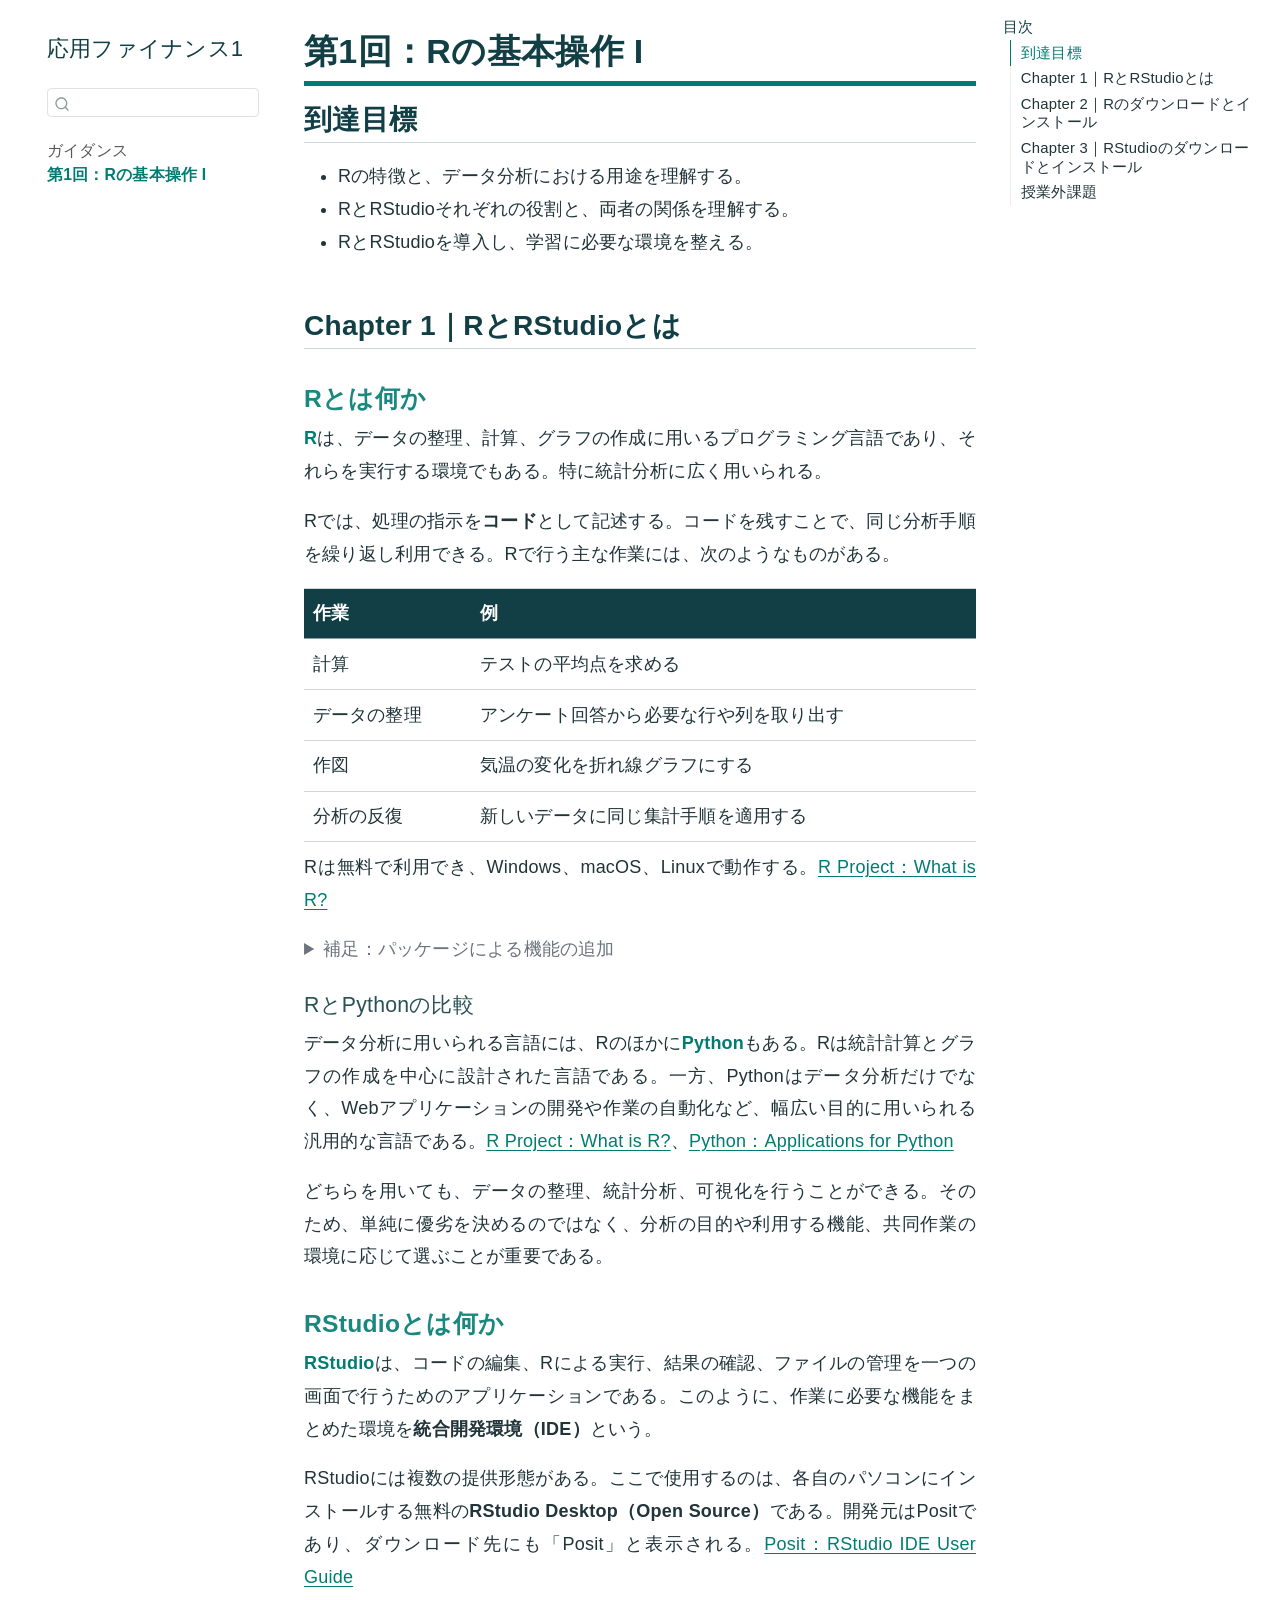
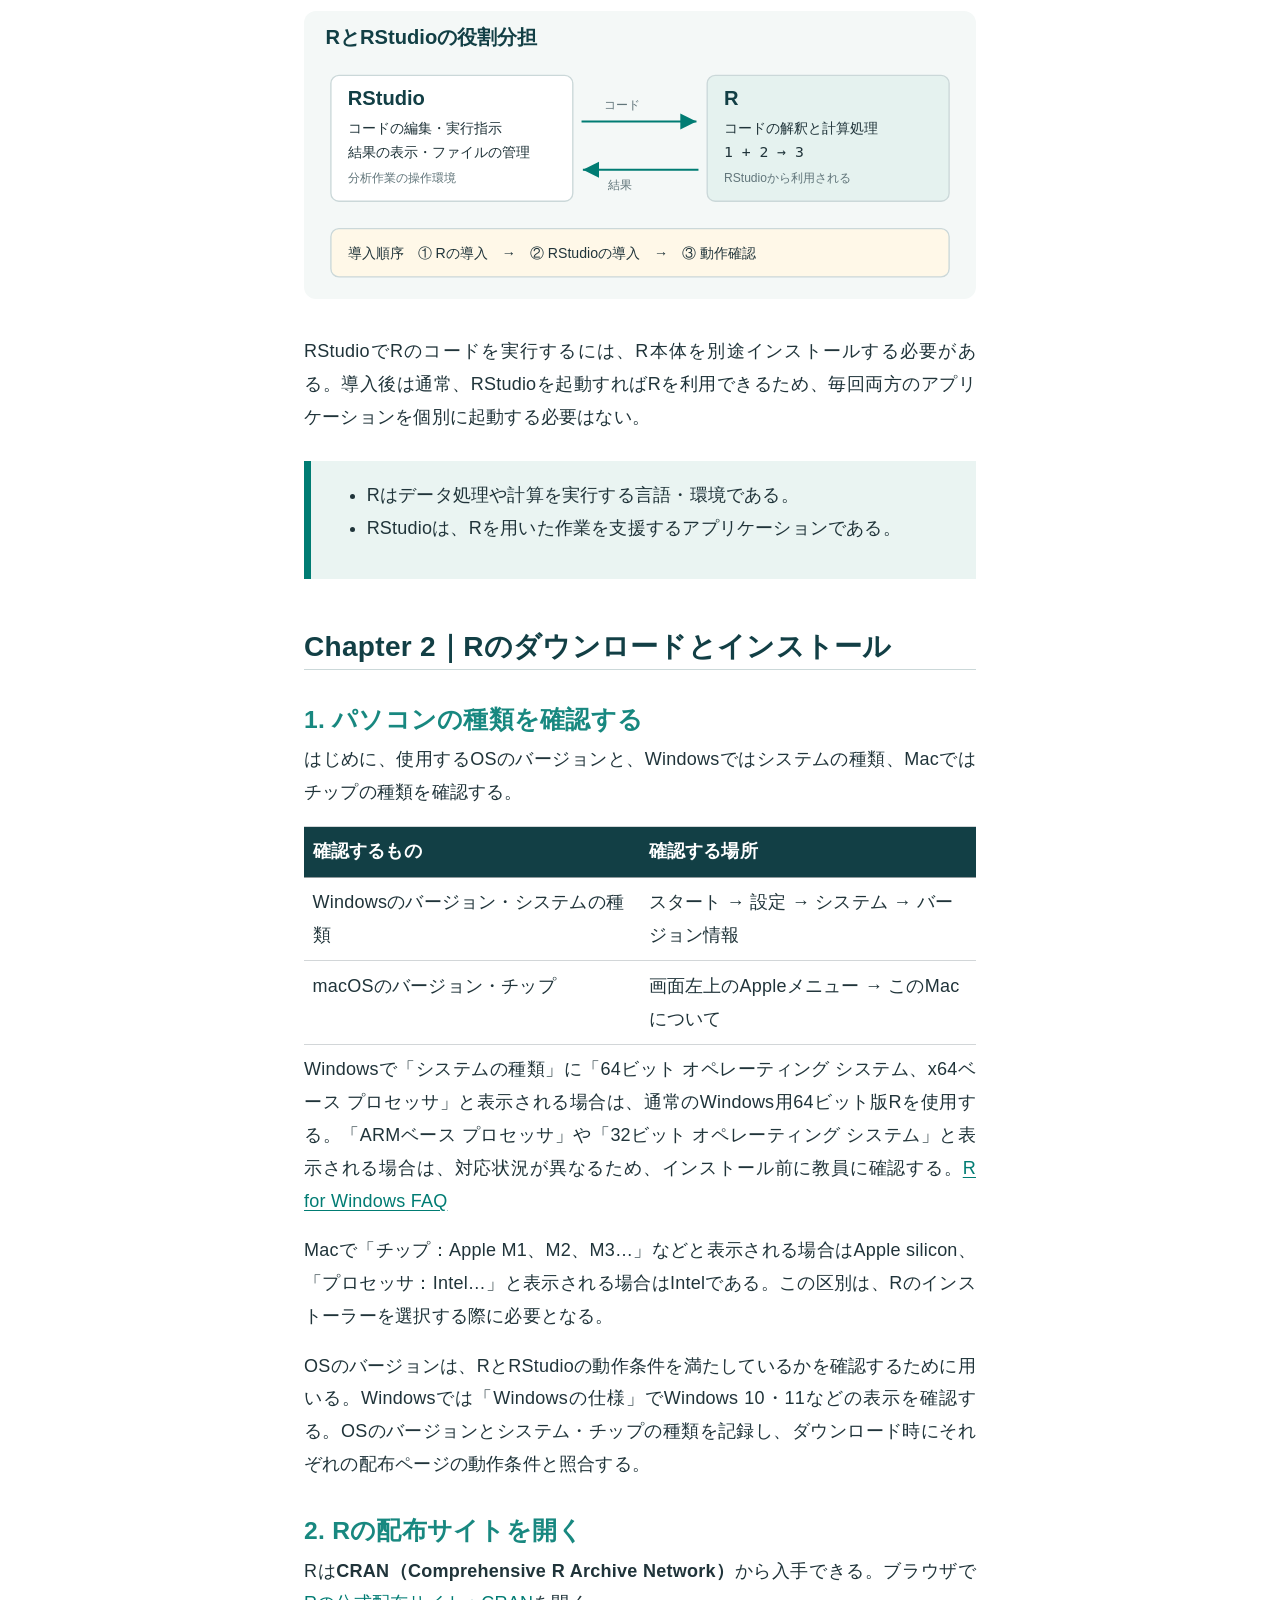
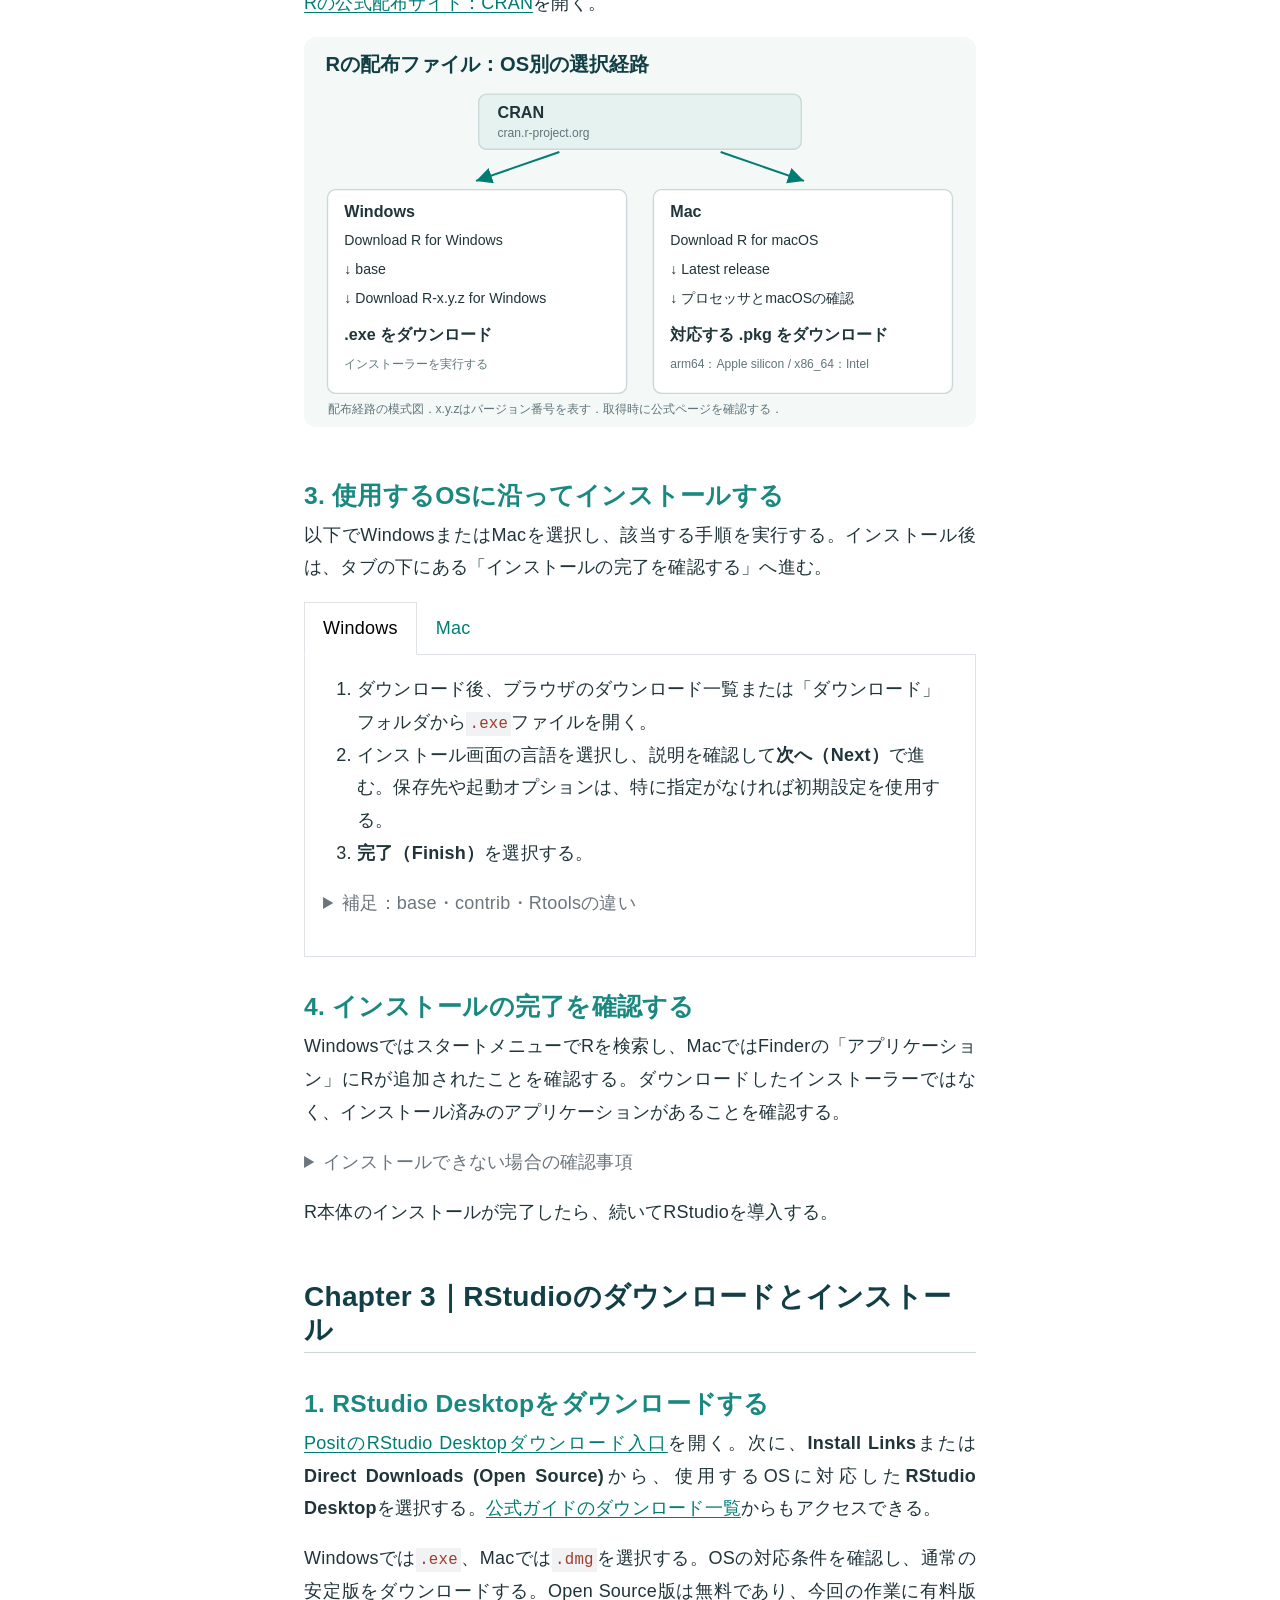
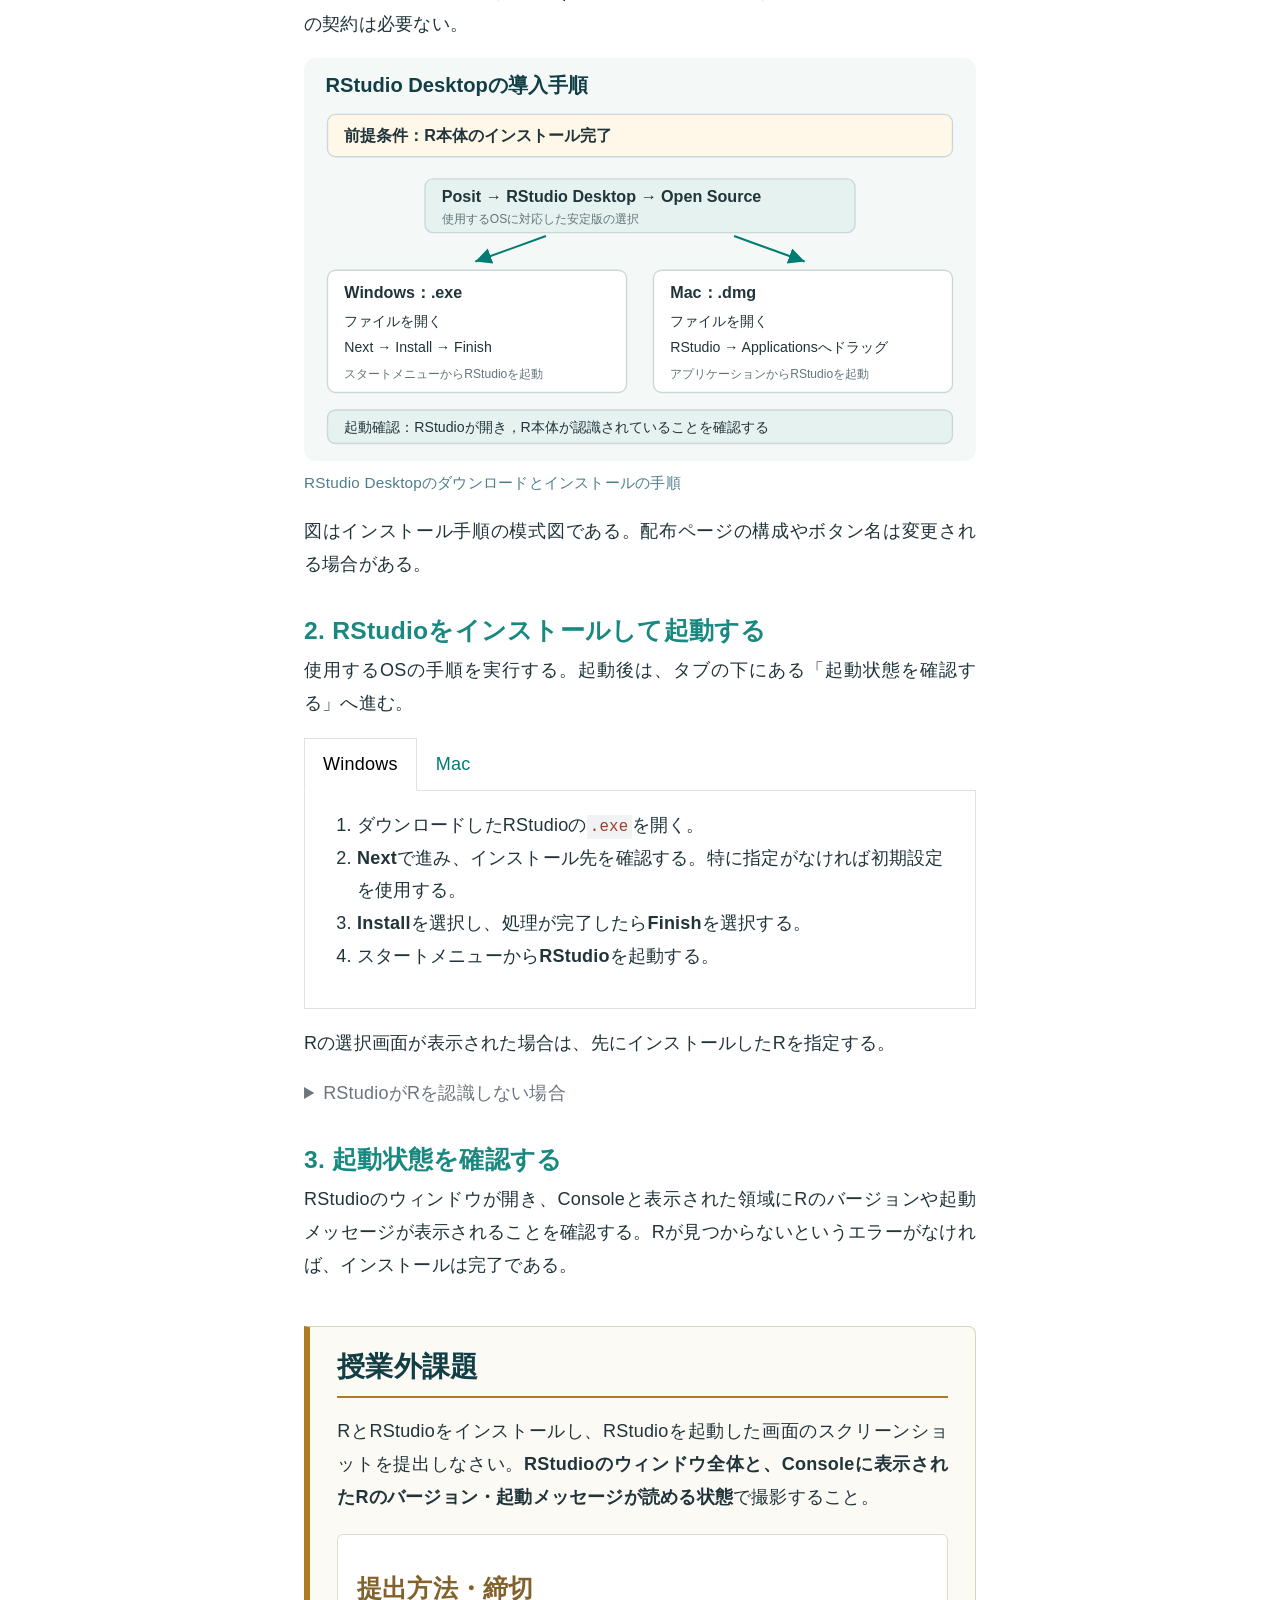
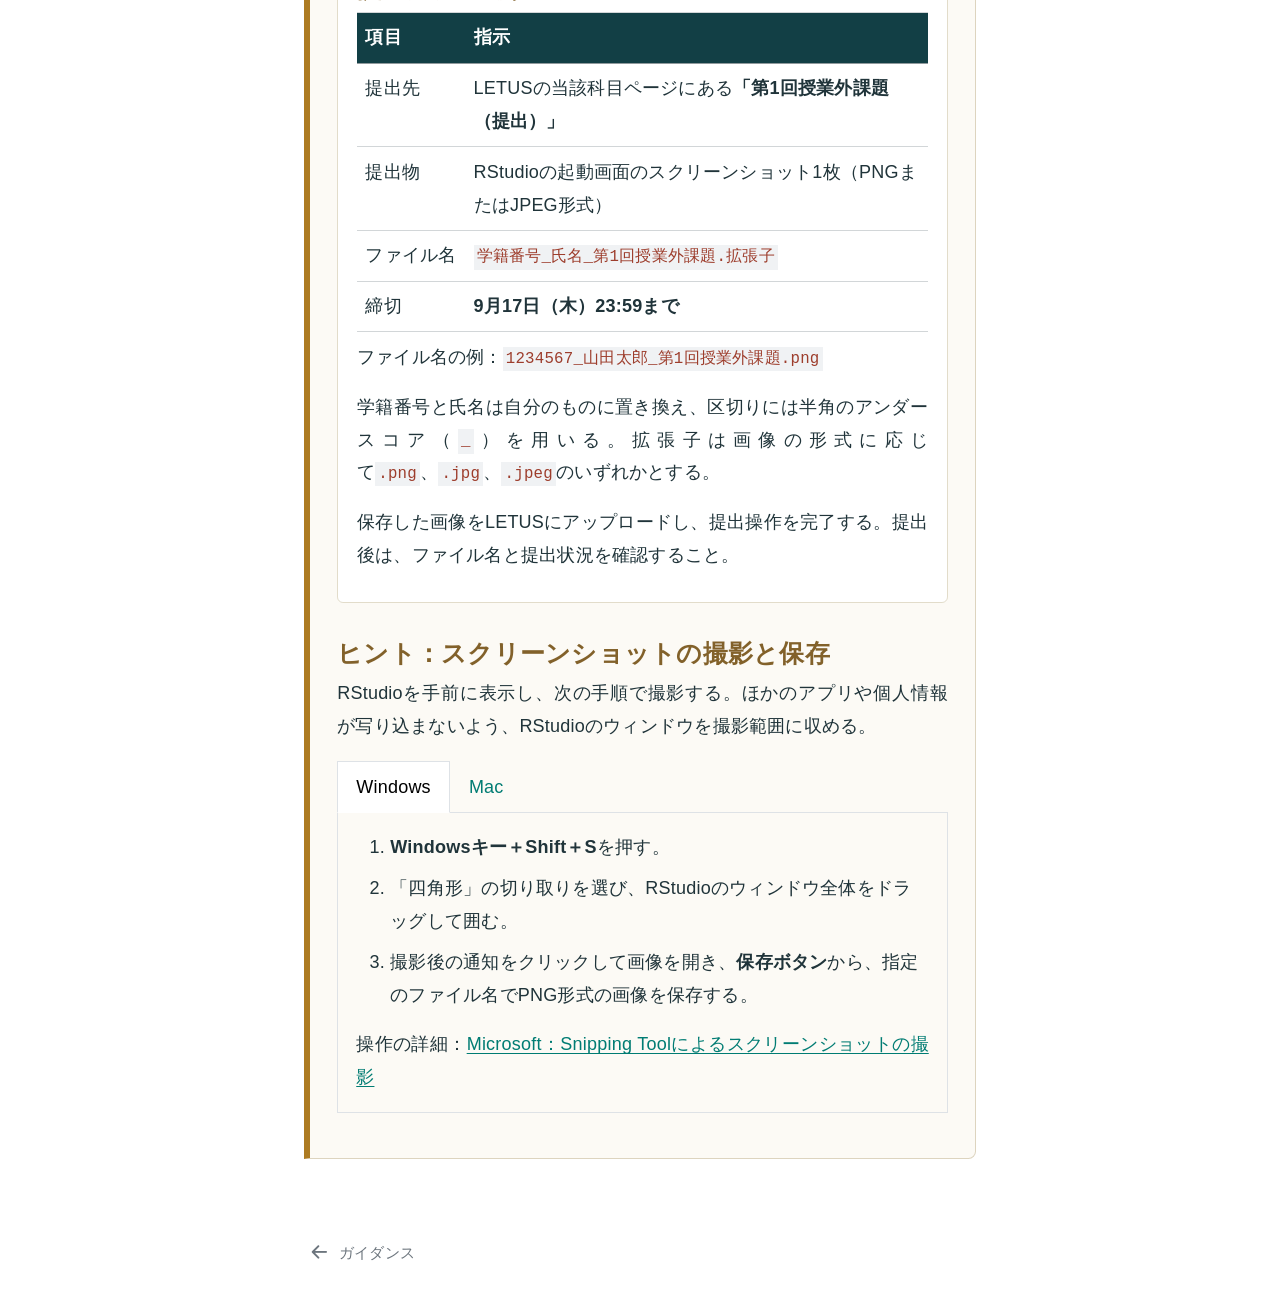
==== lessons/01/index.html @ a8ca5277 "Publish updated guidance and lesson 1 only" ====
<!DOCTYPE html>
<html xmlns="http://www.w3.org/1999/xhtml" lang="ja" xml:lang="ja"><head>

<meta charset="utf-8">
<meta name="generator" content="quarto-1.10.18">

<meta name="viewport" content="width=device-width, initial-scale=1.0, user-scalable=yes">


<title>第1回：Rの基本操作 I – 応用ファイナンス1</title>
<style>
/* Default styles provided by pandoc.
** See https://pandoc.org/MANUAL.html#variables-for-html for config info.
*/
span.smallcaps{font-variant: small-caps;}
div.columns{display: flex; gap: 1.5em;}
div.column{flex: auto;}
@media screen {
div.columns{gap: min(4vw, 1.5em);}
div.column{overflow-x: auto;}
}
div.hanging-indent{margin-left: 1.5em; text-indent: -1.5em;}
ul.task-list{list-style: none;}
ul.task-list li input[type="checkbox"] {
  width: 0.8em;
  margin: 0 0.8em 0.2em -1em; /* quarto-specific, see https://github.com/quarto-dev/quarto-cli/issues/4556 */ 
  vertical-align: middle;
}
</style>


<script src="../../site_libs/quarto-nav/quarto-nav.js"></script>
<script src="../../site_libs/quarto-nav/headroom.min.js"></script>
<script src="../../site_libs/clipboard/clipboard.min.js"></script>
<script src="../../site_libs/quarto-search/autocomplete.umd.js"></script>
<script src="../../site_libs/quarto-search/fuse.min.js"></script>
<script src="../../site_libs/quarto-search/quarto-search.js"></script>
<meta name="quarto:offset" content="../../">
<link href="../../index.html" rel="prev">
<script src="../../site_libs/quarto-html/quarto.js" type="module"></script>
<script src="../../site_libs/quarto-html/tabsets/tabsets.js" type="module"></script>
<script src="../../site_libs/quarto-html/popper.min.js"></script>
<script src="../../site_libs/quarto-html/tippy.umd.min.js"></script>
<script src="../../site_libs/quarto-html/anchor.min.js"></script>
<link href="../../site_libs/quarto-html/tippy.css" rel="stylesheet">
<link href="../../site_libs/quarto-html/quarto-syntax-highlighting-37294f0e61b532b0f7ebd5ccc0471b30.css" rel="stylesheet" id="quarto-text-highlighting-styles">
<script src="../../site_libs/bootstrap/bootstrap.min.js"></script>
<link href="../../site_libs/bootstrap/bootstrap-icons.css" rel="stylesheet">
<link href="../../site_libs/bootstrap/bootstrap-c2e880a5cb14d7a116eba1e73095a7f8.min.css" rel="stylesheet" append-hash="true" id="quarto-bootstrap" data-mode="light">
<script id="quarto-search-options" type="application/json">{
  "location": "sidebar",
  "copy-button": false,
  "collapse-after": 3,
  "panel-placement": "start",
  "type": "textbox",
  "limit": 50,
  "keyboard-shortcut": [
    "f",
    "/",
    "s"
  ],
  "language": {
    "search-no-results-text": "一致なし",
    "search-matching-documents-text": "一致した文書",
    "search-copy-link-title": "検索へのリンクをコピー",
    "search-hide-matches-text": "追加の検索結果を非表示",
    "search-more-match-text": "追加の検索結果",
    "search-more-matches-text": "追加の検索結果",
    "search-clear-button-title": "消去",
    "search-text-placeholder": "",
    "search-detached-cancel-button-title": "取消",
    "search-submit-button-title": "検索",
    "search-label": "サーチ"
  }
}</script>
<style>html{ scroll-behavior: smooth; }</style>


</head>

<body class="nav-sidebar floating quarto-light">

<div id="quarto-search-results"></div>
  <header id="quarto-header" class="headroom fixed-top">
  <nav class="quarto-secondary-nav">
    <div class="container-fluid d-flex">
      <button type="button" class="quarto-btn-toggle btn" data-bs-toggle="collapse" role="button" data-bs-target=".quarto-sidebar-collapse-item" aria-controls="quarto-sidebar" aria-expanded="false" aria-label="サイドバーを切り替える" onclick="if (window.quartoToggleHeadroom) { window.quartoToggleHeadroom(); }">
        <i class="bi bi-layout-text-sidebar-reverse"></i>
      </button>
        <nav class="quarto-page-breadcrumbs" aria-label="breadcrumb"><ol class="breadcrumb"><li class="breadcrumb-item"><a href="../../lessons/01/index.html">第1回：Rの基本操作 I</a></li></ol></nav>
        <a class="flex-grow-1" role="navigation" data-bs-toggle="collapse" data-bs-target=".quarto-sidebar-collapse-item" aria-controls="quarto-sidebar" aria-expanded="false" aria-label="サイドバーを切り替える" onclick="if (window.quartoToggleHeadroom) { window.quartoToggleHeadroom(); }">      
        </a>
      <button type="button" class="btn quarto-search-button" aria-label="サーチ" onclick="window.quartoOpenSearch();">
        <i class="bi bi-search"></i>
      </button>
    </div>
  </nav>
</header>
<!-- content -->
<div id="quarto-content" class="quarto-container page-columns page-rows-contents page-layout-article">
<!-- sidebar -->
  <nav id="quarto-sidebar" class="sidebar collapse collapse-horizontal quarto-sidebar-collapse-item sidebar-navigation floating overflow-auto">
    <div class="pt-lg-2 mt-2 text-left sidebar-header">
    <div class="sidebar-title mb-0 py-0">
      <a href="../../">応用ファイナンス1</a> 
    </div>
      </div>
        <div class="mt-2 flex-shrink-0 align-items-center">
        <div class="sidebar-search">
        <div id="quarto-search" class="" title="サーチ"></div>
        </div>
        </div>
    <div class="sidebar-menu-container"> 
    <ul class="list-unstyled mt-1">
        <li class="sidebar-item">
  <div class="sidebar-item-container"> 
  <a href="../../index.html" class="sidebar-item-text sidebar-link">
 <span class="menu-text">ガイダンス</span></a>
  </div>
</li>
        <li class="sidebar-item">
  <div class="sidebar-item-container"> 
  <a href="../../lessons/01/index.html" class="sidebar-item-text sidebar-link active">
 <span class="menu-text">第1回：Rの基本操作 I</span></a>
  </div>
</li>
    </ul>
    </div>
</nav>
<div id="quarto-sidebar-glass" class="quarto-sidebar-collapse-item" data-bs-toggle="collapse" data-bs-target=".quarto-sidebar-collapse-item"></div>
<!-- margin-sidebar -->
    <div id="quarto-margin-sidebar" class="sidebar margin-sidebar">
        <nav id="TOC" role="doc-toc" class="toc-active">
    <h2 id="toc-title">目次</h2>
   
  <ul>
  <li><a href="#到達目標" id="toc-到達目標" class="nav-link active" data-scroll-target="#到達目標">到達目標</a></li>
  <li><a href="#chapter-1rとrstudioとは" id="toc-chapter-1rとrstudioとは" class="nav-link" data-scroll-target="#chapter-1rとrstudioとは">Chapter 1｜RとRStudioとは</a>
  <ul class="collapse">
  <li><a href="#rとは何か" id="toc-rとは何か" class="nav-link" data-scroll-target="#rとは何か">Rとは何か</a></li>
  <li><a href="#rstudioとは何か" id="toc-rstudioとは何か" class="nav-link" data-scroll-target="#rstudioとは何か">RStudioとは何か</a></li>
  </ul></li>
  <li><a href="#chapter-2rのダウンロードとインストール" id="toc-chapter-2rのダウンロードとインストール" class="nav-link" data-scroll-target="#chapter-2rのダウンロードとインストール">Chapter 2｜Rのダウンロードとインストール</a>
  <ul class="collapse">
  <li><a href="#パソコンの種類を確認する" id="toc-パソコンの種類を確認する" class="nav-link" data-scroll-target="#パソコンの種類を確認する">1. パソコンの種類を確認する</a></li>
  <li><a href="#rの配布サイトを開く" id="toc-rの配布サイトを開く" class="nav-link" data-scroll-target="#rの配布サイトを開く">2. Rの配布サイトを開く</a></li>
  <li><a href="#使用するosに沿ってインストールする" id="toc-使用するosに沿ってインストールする" class="nav-link" data-scroll-target="#使用するosに沿ってインストールする">3. 使用するOSに沿ってインストールする</a></li>
  <li><a href="#インストールの完了を確認する" id="toc-インストールの完了を確認する" class="nav-link" data-scroll-target="#インストールの完了を確認する">4. インストールの完了を確認する</a></li>
  </ul></li>
  <li><a href="#chapter-3rstudioのダウンロードとインストール" id="toc-chapter-3rstudioのダウンロードとインストール" class="nav-link" data-scroll-target="#chapter-3rstudioのダウンロードとインストール">Chapter 3｜RStudioのダウンロードとインストール</a>
  <ul class="collapse">
  <li><a href="#rstudio-desktopをダウンロードする" id="toc-rstudio-desktopをダウンロードする" class="nav-link" data-scroll-target="#rstudio-desktopをダウンロードする">1. RStudio Desktopをダウンロードする</a></li>
  <li><a href="#rstudioをインストールして起動する" id="toc-rstudioをインストールして起動する" class="nav-link" data-scroll-target="#rstudioをインストールして起動する">2. RStudioをインストールして起動する</a></li>
  <li><a href="#起動状態を確認する" id="toc-起動状態を確認する" class="nav-link" data-scroll-target="#起動状態を確認する">3. 起動状態を確認する</a></li>
  </ul></li>
  <li><a href="#授業外課題" id="toc-授業外課題" class="nav-link" data-scroll-target="#授業外課題">授業外課題</a>
  <ul class="collapse">
  <li><a href="#提出方法締切" id="toc-提出方法締切" class="nav-link" data-scroll-target="#提出方法締切">提出方法・締切</a></li>
  <li><a href="#ヒントスクリーンショットの撮影と保存" id="toc-ヒントスクリーンショットの撮影と保存" class="nav-link" data-scroll-target="#ヒントスクリーンショットの撮影と保存">ヒント：スクリーンショットの撮影と保存</a></li>
  </ul></li>
  </ul>
</nav>
    </div>
<!-- main -->
<main class="content" id="quarto-document-content">

<header id="title-block-header" class="quarto-title-block default">
<div class="quarto-title">
<h1 class="title">第1回：Rの基本操作 I</h1>
</div>



<div class="quarto-title-meta">

    
  
    
  </div>
  


</header>


<section id="到達目標" class="level2">
<h2 class="anchored" data-anchor-id="到達目標">到達目標</h2>
<ul>
<li>Rの特徴と、データ分析における用途を理解する。</li>
<li>RとRStudioそれぞれの役割と、両者の関係を理解する。</li>
<li>RとRStudioを導入し、学習に必要な環境を整える。</li>
</ul>
</section>
<section id="chapter-1rとrstudioとは" class="level2">
<h2 class="anchored" data-anchor-id="chapter-1rとrstudioとは">Chapter 1｜RとRStudioとは</h2>
<section id="rとは何か" class="level3">
<h3 class="anchored" data-anchor-id="rとは何か">Rとは何か</h3>
<p><span class="key-term">R</span>は、データの整理、計算、グラフの作成に用いるプログラミング言語であり、それらを実行する環境でもある。特に統計分析に広く用いられる。</p>
<p>Rでは、処理の指示を<strong>コード</strong>として記述する。コードを残すことで、同じ分析手順を繰り返し利用できる。Rで行う主な作業には、次のようなものがある。</p>
<table class="caption-top table">
<thead>
<tr class="header">
<th>作業</th>
<th>例</th>
</tr>
</thead>
<tbody>
<tr class="odd">
<td>計算</td>
<td>テストの平均点を求める</td>
</tr>
<tr class="even">
<td>データの整理</td>
<td>アンケート回答から必要な行や列を取り出す</td>
</tr>
<tr class="odd">
<td>作図</td>
<td>気温の変化を折れ線グラフにする</td>
</tr>
<tr class="even">
<td>分析の反復</td>
<td>新しいデータに同じ集計手順を適用する</td>
</tr>
</tbody>
</table>
<p>Rは無料で利用でき、Windows、macOS、Linuxで動作する。<a href="https://www.r-project.org/about.html">R Project：What is R?</a></p>
<details>
<summary>
補足：パッケージによる機能の追加
</summary>
<p>Rはパッケージを追加することで機能を拡張できる。パッケージの具体的な使用方法は第4回で扱う。</p>
</details>
<section id="rとpythonの比較" class="level4">
<h4 class="anchored" data-anchor-id="rとpythonの比較">RとPythonの比較</h4>
<p>データ分析に用いられる言語には、Rのほかに<span class="key-term">Python</span>もある。Rは統計計算とグラフの作成を中心に設計された言語である。一方、Pythonはデータ分析だけでなく、Webアプリケーションの開発や作業の自動化など、幅広い目的に用いられる汎用的な言語である。<a href="https://www.r-project.org/about.html">R Project：What is R?</a>、<a href="https://www.python.org/about/apps/">Python：Applications for Python</a></p>
<p>どちらを用いても、データの整理、統計分析、可視化を行うことができる。そのため、単純に優劣を決めるのではなく、分析の目的や利用する機能、共同作業の環境に応じて選ぶことが重要である。</p>
</section>
</section>
<section id="rstudioとは何か" class="level3">
<h3 class="anchored" data-anchor-id="rstudioとは何か">RStudioとは何か</h3>
<p><span class="key-term">RStudio</span>は、コードの編集、Rによる実行、結果の確認、ファイルの管理を一つの画面で行うためのアプリケーションである。このように、作業に必要な機能をまとめた環境を<strong>統合開発環境（IDE）</strong>という。</p>
<p>RStudioには複数の提供形態がある。ここで使用するのは、各自のパソコンにインストールする無料の<strong>RStudio Desktop（Open Source）</strong>である。開発元はPositであり、ダウンロード先にも「Posit」と表示される。<a href="https://docs.posit.co/ide/user/">Posit：RStudio IDE User Guide</a></p>
<div class="quarto-figure quarto-figure-center">
<figure class="figure">
<p><img src="images/r-and-rstudio.svg" class="img-fluid quarto-figure quarto-figure-center figure-img" style="width:100.0%" alt="RStudioはコードの編集と結果表示を担当し、Rは計算を実行する。Rを先に、RStudioを後にインストールする。"></p>
</figure>
</div>
<p>RStudioでRのコードを実行するには、R本体を別途インストールする必要がある。導入後は通常、RStudioを起動すればRを利用できるため、毎回両方のアプリケーションを個別に起動する必要はない。</p>
<div class="chapter-summary">
<ul>
<li>Rはデータ処理や計算を実行する言語・環境である。</li>
<li>RStudioは、Rを用いた作業を支援するアプリケーションである。</li>
</ul>
</div>
</section>
</section>
<section id="chapter-2rのダウンロードとインストール" class="level2">
<h2 class="anchored" data-anchor-id="chapter-2rのダウンロードとインストール">Chapter 2｜Rのダウンロードとインストール</h2>
<section id="パソコンの種類を確認する" class="level3">
<h3 class="anchored" data-anchor-id="パソコンの種類を確認する">1. パソコンの種類を確認する</h3>
<p>はじめに、使用するOSのバージョンと、Windowsではシステムの種類、Macではチップの種類を確認する。</p>
<table class="caption-top table">
<colgroup>
<col style="width: 50%">
<col style="width: 50%">
</colgroup>
<thead>
<tr class="header">
<th>確認するもの</th>
<th>確認する場所</th>
</tr>
</thead>
<tbody>
<tr class="odd">
<td>Windowsのバージョン・システムの種類</td>
<td>スタート → 設定 → システム → バージョン情報</td>
</tr>
<tr class="even">
<td>macOSのバージョン・チップ</td>
<td>画面左上のAppleメニュー → このMacについて</td>
</tr>
</tbody>
</table>
<p>Windowsで「システムの種類」に「64ビット オペレーティング システム、x64ベース プロセッサ」と表示される場合は、通常のWindows用64ビット版Rを使用する。「ARMベース プロセッサ」や「32ビット オペレーティング システム」と表示される場合は、対応状況が異なるため、インストール前に教員に確認する。<a href="https://cran.r-project.org/bin/windows/base/rw-FAQ.html">R for Windows FAQ</a></p>
<p>Macで「チップ：Apple M1、M2、M3…」などと表示される場合はApple silicon、「プロセッサ：Intel…」と表示される場合はIntelである。この区別は、Rのインストーラーを選択する際に必要となる。</p>
<p>OSのバージョンは、RとRStudioの動作条件を満たしているかを確認するために用いる。Windowsでは「Windowsの仕様」でWindows 10・11などの表示を確認する。OSのバージョンとシステム・チップの種類を記録し、ダウンロード時にそれぞれの配布ページの動作条件と照合する。</p>
</section>
<section id="rの配布サイトを開く" class="level3">
<h3 class="anchored" data-anchor-id="rの配布サイトを開く">2. Rの配布サイトを開く</h3>
<p>Rは<strong>CRAN（Comprehensive R Archive Network）</strong>から入手できる。ブラウザで<a href="https://cran.r-project.org/">Rの公式配布サイト：CRAN</a>を開く。</p>
<div class="quarto-figure quarto-figure-center">
<figure class="figure">
<p><img src="images/r-download-map.svg" class="img-fluid quarto-figure quarto-figure-center figure-img" style="width:100.0%" alt="WindowsではDownload R for Windows、base、Download Rの順に進む。MacではDownload R for macOSから、Apple silicon用のarm64またはIntel用のx86_64のpkgを選択する。"></p>
</figure>
</div>
</section>
<section id="使用するosに沿ってインストールする" class="level3">
<h3 class="anchored" data-anchor-id="使用するosに沿ってインストールする">3. 使用するOSに沿ってインストールする</h3>
<p>以下でWindowsまたはMacを選択し、該当する手順を実行する。インストール後は、タブの下にある「インストールの完了を確認する」へ進む。</p>
<div class="tabset-margin-container"></div><div class="panel-tabset" data-group="lesson01-os">
<ul class="nav nav-tabs" role="tablist"><li class="nav-item" role="presentation"><a class="nav-link active" id="tabset-1-1-tab" data-bs-toggle="tab" data-bs-target="#tabset-1-1" role="tab" aria-controls="tabset-1-1" aria-selected="true" href="">Windows</a></li><li class="nav-item" role="presentation"><a class="nav-link" id="tabset-1-2-tab" data-bs-toggle="tab" data-bs-target="#tabset-1-2" role="tab" aria-controls="tabset-1-2" aria-selected="false" href="">Mac</a></li></ul>
<div class="tab-content" data-group="lesson01-os">
<div id="tabset-1-1" class="tab-pane active" role="tabpanel" aria-labelledby="tabset-1-1-tab">
<ol type="1">
<li>ダウンロード後、ブラウザのダウンロード一覧または「ダウンロード」フォルダから<code>.exe</code>ファイルを開く。</li>
<li>インストール画面の言語を選択し、説明を確認して<strong>次へ（Next）</strong>で進む。保存先や起動オプションは、特に指定がなければ初期設定を使用する。</li>
<li><strong>完了（Finish）</strong>を選択する。</li>
</ol>
<details>
<summary>
補足：base・contrib・Rtoolsの違い
</summary>
<p>通常のインストールには<code>base</code>を使用する。<code>contrib</code>は追加パッケージ、<code>Rtools</code>は主にソースコードからのビルドに用いるものであり、最初の動作確認には必要ない。詳細は<a href="https://cran.r-project.org/bin/windows/base/rw-FAQ.html">R for Windows FAQ</a>で確認できる。</p>
</details>
</div>
<div id="tabset-1-2" class="tab-pane" role="tabpanel" aria-labelledby="tabset-1-2-tab">
<p>まず、記録したチップの種類と、次の図に示すファイル名の対応を確認する。</p>
<div class="quarto-figure quarto-figure-center">
<figure class="figure">
<p><img src="images/mac-chip-choice.svg" class="img-fluid figure-img" style="width:90.0%" alt="Apple Mシリーズではarm64.pkg、Intelではx86_64.pkgを選択する。併せて、各ファイルに記載されたmacOSの条件を確認する。"></p>
<figcaption>MacのチップとRインストーラーの対応</figcaption>
</figure>
</div>
<p><strong>確認：</strong> Apple siliconのMacでは、Rのどの種類の<code>.pkg</code>を選択するか。</p>
<details>
<summary>
解答例
</summary>
<p>名前に<code>arm64</code>を含み、使用中のmacOSに対応する<code>.pkg</code>を選択する。</p>
</details>
<ol type="1">
<li>CRANの<strong>Download R for macOS</strong>を選択する。直接アクセスする場合は<a href="https://cran.r-project.org/bin/macosx/">macOS用Rのダウンロードページ</a>を開く。</li>
<li><strong>Latest release</strong>付近で、使用するチップとmacOSに対応したファイルを確認する。</li>
<li>Apple siliconの場合は名前に<strong>arm64</strong>を含む<code>.pkg</code>、Intelの場合は名前に<strong>x86_64</strong>を含む<code>.pkg</code>を選択する。</li>
<li>ダウンロードした<code>.pkg</code>を開く。</li>
<li><strong>続ける → 使用許諾の確認 → インストール</strong>と進み、認証が求められた場合は画面の案内に従う。</li>
<li>インストールが完了したら、インストーラーを閉じる。</li>
</ol>
<details>
<summary>
補足：.pkgと.tar.gzの違い
</summary>
<p><code>.tar.gz</code>はソースコードなどの配布に使われる形式である。通常のMacへのインストールでは、チップとOSに対応した<code>.pkg</code>を選択する。</p>
</details>
</div>
</div>
</div>
</section>
<section id="インストールの完了を確認する" class="level3">
<h3 class="anchored" data-anchor-id="インストールの完了を確認する">4. インストールの完了を確認する</h3>
<p>WindowsではスタートメニューでRを検索し、MacではFinderの「アプリケーション」にRが追加されたことを確認する。ダウンロードしたインストーラーではなく、インストール済みのアプリケーションがあることを確認する。</p>
<details>
<summary>
インストールできない場合の確認事項
</summary>
<ul>
<li>Macでは、<code>.pkg</code>のarm64 / x86_64とチップの種類が対応しているか、macOSの動作条件を満たすか確認する。</li>
<li>管理者の認証を求められた場合は、設定変更の権限を持つ端末か確認する。大学の管理端末では管理担当者に相談する。</li>
<li>古いOSやWindowsのARM機などで判断が難しい場合は、OS名とシステムの種類を教員に伝える。</li>
</ul>
</details>
<p>R本体のインストールが完了したら、続いてRStudioを導入する。</p>
</section>
</section>
<section id="chapter-3rstudioのダウンロードとインストール" class="level2">
<h2 class="anchored" data-anchor-id="chapter-3rstudioのダウンロードとインストール">Chapter 3｜RStudioのダウンロードとインストール</h2>
<section id="rstudio-desktopをダウンロードする" class="level3">
<h3 class="anchored" data-anchor-id="rstudio-desktopをダウンロードする">1. RStudio Desktopをダウンロードする</h3>
<p><a href="https://posit.co/download/rstudio-desktop/">PositのRStudio Desktopダウンロード入口</a>を開く。次に、<strong>Install Links</strong>または<strong>Direct Downloads (Open Source)</strong>から、使用するOSに対応した<strong>RStudio Desktop</strong>を選択する。<a href="https://docs.posit.co/ide/user/#direct-downloads-open-source">公式ガイドのダウンロード一覧</a>からもアクセスできる。</p>
<p>Windowsでは<code>.exe</code>、Macでは<code>.dmg</code>を選択する。OSの対応条件を確認し、通常の安定版をダウンロードする。Open Source版は無料であり、今回の作業に有料版の契約は必要ない。</p>
<div class="quarto-figure quarto-figure-center">
<figure class="figure">
<p><img src="images/rstudio-install-map.svg" class="img-fluid figure-img" style="width:100.0%" alt="R本体のインストール後、PositでRStudio Desktop Open Sourceを選択する。Windowsではexeを実行し、Macではdmgを開いてRStudioをApplicationsへドラッグする。その後、RStudioを起動する。"></p>
<figcaption>RStudio Desktopのダウンロードとインストールの手順</figcaption>
</figure>
</div>
<p>図はインストール手順の模式図である。配布ページの構成やボタン名は変更される場合がある。</p>
</section>
<section id="rstudioをインストールして起動する" class="level3">
<h3 class="anchored" data-anchor-id="rstudioをインストールして起動する">2. RStudioをインストールして起動する</h3>
<p>使用するOSの手順を実行する。起動後は、タブの下にある「起動状態を確認する」へ進む。</p>
<div class="tabset-margin-container"></div><div class="panel-tabset" data-group="lesson01-os">
<ul class="nav nav-tabs" role="tablist"><li class="nav-item" role="presentation"><a class="nav-link active" id="tabset-2-1-tab" data-bs-toggle="tab" data-bs-target="#tabset-2-1" role="tab" aria-controls="tabset-2-1" aria-selected="true" href="">Windows</a></li><li class="nav-item" role="presentation"><a class="nav-link" id="tabset-2-2-tab" data-bs-toggle="tab" data-bs-target="#tabset-2-2" role="tab" aria-controls="tabset-2-2" aria-selected="false" href="">Mac</a></li></ul>
<div class="tab-content" data-group="lesson01-os">
<div id="tabset-2-1" class="tab-pane active" role="tabpanel" aria-labelledby="tabset-2-1-tab">
<ol type="1">
<li>ダウンロードしたRStudioの<code>.exe</code>を開く。</li>
<li><strong>Next</strong>で進み、インストール先を確認する。特に指定がなければ初期設定を使用する。</li>
<li><strong>Install</strong>を選択し、処理が完了したら<strong>Finish</strong>を選択する。</li>
<li>スタートメニューから<strong>RStudio</strong>を起動する。</li>
</ol>
</div>
<div id="tabset-2-2" class="tab-pane" role="tabpanel" aria-labelledby="tabset-2-2-tab">
<ol type="1">
<li>ダウンロードしたRStudioの<code>.dmg</code>を開く。</li>
<li>表示されたウィンドウで、<strong>RStudioのアイコンをApplications（アプリケーション）へドラッグ</strong>する。</li>
<li>コピー完了後、Finderの「アプリケーション」から<strong>RStudio</strong>を起動する。</li>
<li>初回起動の確認が表示された場合は、公式サイトから取得したアプリであることを確認して開く。</li>
</ol>
<p><code>.dmg</code>を開いたウィンドウ内のアイコンと、コピー済みのアプリケーションは区別する必要がある。通常は「アプリケーション」内のRStudioを使用する。</p>
</div>
</div>
</div>
<p>Rの選択画面が表示された場合は、先にインストールしたRを指定する。</p>
<details>
<summary>
RStudioがRを認識しない場合
</summary>
<p>R本体のインストールが完了しているか確認する。Windowsではスタートメニュー、Macでは「アプリケーション」からRを単独で起動し、起動メッセージが表示されるか確認する。その後Rを終了し、RStudioを開き直す。Rを終了する際、この段階では作業領域を保存する必要はない。</p>
</details>
</section>
<section id="起動状態を確認する" class="level3">
<h3 class="anchored" data-anchor-id="起動状態を確認する">3. 起動状態を確認する</h3>
<p>RStudioのウィンドウが開き、Consoleと表示された領域にRのバージョンや起動メッセージが表示されることを確認する。Rが見つからないというエラーがなければ、インストールは完了である。</p>
</section>
</section>
<section id="授業外課題" class="level2 homework">
<h2 class="homework anchored" data-anchor-id="授業外課題">授業外課題</h2>
<p>RとRStudioをインストールし、RStudioを起動した画面のスクリーンショットを提出しなさい。<strong>RStudioのウィンドウ全体と、Consoleに表示されたRのバージョン・起動メッセージが読める状態</strong>で撮影すること。</p>
<section id="提出方法締切" class="level3 homework-notes">
<h3 class="anchored" data-anchor-id="提出方法締切">提出方法・締切</h3>
<table class="caption-top table">
<colgroup>
<col style="width: 50%">
<col style="width: 50%">
</colgroup>
<thead>
<tr class="header">
<th>項目</th>
<th>指示</th>
</tr>
</thead>
<tbody>
<tr class="odd">
<td>提出先</td>
<td>LETUSの当該科目ページにある<strong>「第1回授業外課題（提出）」</strong></td>
</tr>
<tr class="even">
<td>提出物</td>
<td>RStudioの起動画面のスクリーンショット1枚（PNGまたはJPEG形式）</td>
</tr>
<tr class="odd">
<td>ファイル名</td>
<td><strong><code>学籍番号_氏名_第1回授業外課題.拡張子</code></strong></td>
</tr>
<tr class="even">
<td>締切</td>
<td><strong>9月17日（木）23:59まで</strong></td>
</tr>
</tbody>
</table>
<p>ファイル名の例：<code>1234567_山田太郎_第1回授業外課題.png</code></p>
<p>学籍番号と氏名は自分のものに置き換え、区切りには半角のアンダースコア（<code>_</code>）を用いる。拡張子は画像の形式に応じて<code>.png</code>、<code>.jpg</code>、<code>.jpeg</code>のいずれかとする。</p>
<p>保存した画像をLETUSにアップロードし、提出操作を完了する。提出後は、ファイル名と提出状況を確認すること。</p>
</section>
<section id="ヒントスクリーンショットの撮影と保存" class="level3">
<h3 class="anchored" data-anchor-id="ヒントスクリーンショットの撮影と保存">ヒント：スクリーンショットの撮影と保存</h3>
<p>RStudioを手前に表示し、次の手順で撮影する。ほかのアプリや個人情報が写り込まないよう、RStudioのウィンドウを撮影範囲に収める。</p>
<div class="tabset-margin-container"></div><div class="panel-tabset" data-group="lesson01-os">
<ul class="nav nav-tabs" role="tablist"><li class="nav-item" role="presentation"><a class="nav-link active" id="tabset-3-1-tab" data-bs-toggle="tab" data-bs-target="#tabset-3-1" role="tab" aria-controls="tabset-3-1" aria-selected="true" href="">Windows</a></li><li class="nav-item" role="presentation"><a class="nav-link" id="tabset-3-2-tab" data-bs-toggle="tab" data-bs-target="#tabset-3-2" role="tab" aria-controls="tabset-3-2" aria-selected="false" href="">Mac</a></li></ul>
<div class="tab-content" data-group="lesson01-os">
<div id="tabset-3-1" class="tab-pane active" role="tabpanel" aria-labelledby="tabset-3-1-tab">
<ol type="1">
<li><strong>Windowsキー＋Shift＋S</strong>を押す。</li>
<li>「四角形」の切り取りを選び、RStudioのウィンドウ全体をドラッグして囲む。</li>
<li>撮影後の通知をクリックして画像を開き、<strong>保存ボタン</strong>から、指定のファイル名でPNG形式の画像を保存する。</li>
</ol>
<p>操作の詳細：<a href="https://support.microsoft.com/ja-JP/Windows/Apps/use-snipping-tool-to-capture-screenshots">Microsoft：Snipping Toolによるスクリーンショットの撮影</a></p>
</div>
<div id="tabset-3-2" class="tab-pane" role="tabpanel" aria-labelledby="tabset-3-2-tab">
<ol type="1">
<li><strong>Shift＋Command（⌘）＋4</strong>を押し、続けて<strong>スペースキー</strong>を押す。</li>
<li>ポインタがカメラの形に変わったら、RStudioのウィンドウをクリックする。</li>
<li>通常はデスクトップにPNG形式で保存される。保存された画像を選択し、<strong>Returnキー</strong>を押して、指定のファイル名に変更する。</li>
</ol>
<p>操作の詳細：<a href="https://support.apple.com/ja-jp/102646">Apple：Macでスクリーンショットを撮る</a></p>
</div>
</div>
</div>


</section>
</section>

</main> <!-- /main -->
<script id="quarto-html-after-body" type="application/javascript">
  window.document.addEventListener("DOMContentLoaded", function (event) {
    const icon = "";
    const anchorJS = new window.AnchorJS();
    anchorJS.options = {
      placement: 'right',
      icon: icon
    };
    anchorJS.add('.anchored');
    const isCodeAnnotation = (el) => {
      for (const clz of el.classList) {
        if (clz.startsWith('code-annotation-')) {                     
          return true;
        }
      }
      return false;
    }
    const onCopySuccess = function(e) {
      // button target
      const button = e.trigger;
      // don't keep focus
      button.blur();
      // flash "checked"
      button.classList.add('code-copy-button-checked');
      var currentTitle = button.getAttribute("title");
      button.setAttribute("title", "コピーしました");
      let tooltip;
      if (window.bootstrap) {
        button.setAttribute("data-bs-toggle", "tooltip");
        button.setAttribute("data-bs-placement", "left");
        button.setAttribute("data-bs-title", "コピーしました");
        tooltip = new bootstrap.Tooltip(button, 
          { trigger: "manual", 
            customClass: "code-copy-button-tooltip",
            offset: [0, -8]});
        tooltip.show();    
      }
      setTimeout(function() {
        if (tooltip) {
          tooltip.hide();
          button.removeAttribute("data-bs-title");
          button.removeAttribute("data-bs-toggle");
          button.removeAttribute("data-bs-placement");
        }
        button.setAttribute("title", currentTitle);
        button.classList.remove('code-copy-button-checked');
      }, 1000);
      // clear code selection
      e.clearSelection();
    }
    const getTextToCopy = function(trigger) {
      const outerScaffold = trigger.parentElement.cloneNode(true);
      const codeEl = outerScaffold.querySelector('code');
      for (const childEl of codeEl.children) {
        if (isCodeAnnotation(childEl)) {
          childEl.remove();
        }
      }
      return codeEl.innerText;
    }
    const clipboard = new window.ClipboardJS('.code-copy-button:not([data-in-quarto-modal])', {
      text: getTextToCopy
    });
    clipboard.on('success', onCopySuccess);
    if (window.document.getElementById('quarto-embedded-source-code-modal')) {
      const clipboardModal = new window.ClipboardJS('.code-copy-button[data-in-quarto-modal]', {
        text: getTextToCopy,
        container: window.document.getElementById('quarto-embedded-source-code-modal')
      });
      clipboardModal.on('success', onCopySuccess);
    }
      var localhostRegex = new RegExp(/^(?:http|https):\/\/localhost\:?[0-9]*\//);
      var mailtoRegex = new RegExp(/^mailto:/);
        var filterRegex = new RegExp('/' + window.location.host + '/');
      var isInternal = (href) => {
          return filterRegex.test(href) || localhostRegex.test(href) || mailtoRegex.test(href);
      }
      // Inspect non-navigation links and adorn them if external
     var links = window.document.querySelectorAll('a[href]:not(.nav-link):not(.navbar-brand):not(.toc-action):not(.sidebar-link):not(.sidebar-item-toggle):not(.pagination-link):not(.no-external):not([aria-hidden]):not(.dropdown-item):not(.quarto-navigation-tool):not(.about-link)');
      for (var i=0; i<links.length; i++) {
        const link = links[i];
        if (!isInternal(link.href)) {
          // undo the damage that might have been done by quarto-nav.js in the case of
          // links that we want to consider external
          if (link.dataset.originalHref !== undefined) {
            link.href = link.dataset.originalHref;
          }
        }
      }
    function tippyHover(el, contentFn, onTriggerFn, onUntriggerFn) {
      const config = {
        allowHTML: true,
        maxWidth: 500,
        delay: 100,
        arrow: false,
        appendTo: function(el) {
            return el.parentElement;
        },
        interactive: true,
        interactiveBorder: 10,
        theme: 'quarto',
        placement: 'bottom-start',
      };
      if (contentFn) {
        config.content = contentFn;
      }
      if (onTriggerFn) {
        config.onTrigger = onTriggerFn;
      }
      if (onUntriggerFn) {
        config.onUntrigger = onUntriggerFn;
      }
      window.tippy(el, config); 
    }
    const noterefs = window.document.querySelectorAll('a[role="doc-noteref"]');
    for (var i=0; i<noterefs.length; i++) {
      const ref = noterefs[i];
      tippyHover(ref, function() {
        // use id or data attribute instead here
        let href = ref.getAttribute('data-footnote-href') || ref.getAttribute('href');
        try { href = new URL(href).hash; } catch {}
        const id = href.replace(/^#\/?/, "");
        const note = window.document.getElementById(id);
        if (note) {
          return note.innerHTML;
        } else {
          return "";
        }
      });
    }
    const xrefs = window.document.querySelectorAll('a.quarto-xref');
    const processXRef = (id, note) => {
      // Strip column container classes
      const stripColumnClz = (el) => {
        el.classList.remove("page-full", "page-columns");
        if (el.children) {
          for (const child of el.children) {
            stripColumnClz(child);
          }
        }
      }
      stripColumnClz(note)
      if (id === null || id.startsWith('sec-')) {
        // Special case sections, only their first couple elements
        const container = document.createElement("div");
        if (note.children && note.children.length > 2) {
          container.appendChild(note.children[0].cloneNode(true));
          for (let i = 1; i < note.children.length; i++) {
            const child = note.children[i];
            if (child.tagName === "P" && child.innerText === "") {
              continue;
            } else {
              container.appendChild(child.cloneNode(true));
              break;
            }
          }
          if (window.Quarto?.typesetMath) {
            window.Quarto.typesetMath(container);
          }
          return container.innerHTML
        } else {
          if (window.Quarto?.typesetMath) {
            window.Quarto.typesetMath(note);
          }
          return note.innerHTML;
        }
      } else {
        // Remove any anchor links if they are present
        const anchorLink = note.querySelector('a.anchorjs-link');
        if (anchorLink) {
          anchorLink.remove();
        }
        if (window.Quarto?.typesetMath) {
          window.Quarto.typesetMath(note);
        }
        if (note.classList.contains("callout")) {
          return note.outerHTML;
        } else {
          return note.innerHTML;
        }
      }
    }
    for (var i=0; i<xrefs.length; i++) {
      const xref = xrefs[i];
      tippyHover(xref, undefined, function(instance) {
        instance.disable();
        let url = xref.getAttribute('href');
        let hash = undefined; 
        if (url.startsWith('#')) {
          hash = url;
        } else {
          try { hash = new URL(url).hash; } catch {}
        }
        if (hash) {
          const id = hash.replace(/^#\/?/, "");
          const note = window.document.getElementById(id);
          if (note !== null) {
            try {
              const html = processXRef(id, note.cloneNode(true));
              instance.setContent(html);
            } finally {
              instance.enable();
              instance.show();
            }
          } else {
            // See if we can fetch this
            fetch(url.split('#')[0])
            .then(res => res.text())
            .then(html => {
              const parser = new DOMParser();
              const htmlDoc = parser.parseFromString(html, "text/html");
              const note = htmlDoc.getElementById(id);
              if (note !== null) {
                const html = processXRef(id, note);
                instance.setContent(html);
              } 
            }).finally(() => {
              instance.enable();
              instance.show();
            });
          }
        } else {
          // See if we can fetch a full url (with no hash to target)
          // This is a special case and we should probably do some content thinning / targeting
          fetch(url)
          .then(res => res.text())
          .then(html => {
            const parser = new DOMParser();
            const htmlDoc = parser.parseFromString(html, "text/html");
            const note = htmlDoc.querySelector('main.content');
            if (note !== null) {
              // This should only happen for chapter cross references
              // (since there is no id in the URL)
              // remove the first header
              if (note.children.length > 0 && note.children[0].tagName === "HEADER") {
                note.children[0].remove();
              }
              const html = processXRef(null, note);
              instance.setContent(html);
            } 
          }).finally(() => {
            instance.enable();
            instance.show();
          });
        }
      }, function(instance) {
      });
    }
        let selectedAnnoteEl;
        const selectorForAnnotation = ( cell, annotation) => {
          let cellAttr = 'data-code-cell="' + cell + '"';
          let lineAttr = 'data-code-annotation="' +  annotation + '"';
          const selector = 'span[' + cellAttr + '][' + lineAttr + ']';
          return selector;
        }
        const selectCodeLines = (annoteEl) => {
          const doc = window.document;
          const targetCell = annoteEl.getAttribute("data-target-cell");
          const targetAnnotation = annoteEl.getAttribute("data-target-annotation");
          const annoteSpan = window.document.querySelector(selectorForAnnotation(targetCell, targetAnnotation));
          const lines = annoteSpan.getAttribute("data-code-lines").split(",");
          const lineIds = lines.map((line) => {
            return targetCell + "-" + line;
          })
          let top = null;
          let height = null;
          let parent = null;
          if (lineIds.length > 0) {
              //compute the position of the single el (top and bottom and make a div)
              const el = window.document.getElementById(lineIds[0]);
              top = el.offsetTop;
              height = el.offsetHeight;
              parent = el.parentElement.parentElement;
            if (lineIds.length > 1) {
              const lastEl = window.document.getElementById(lineIds[lineIds.length - 1]);
              const bottom = lastEl.offsetTop + lastEl.offsetHeight;
              height = bottom - top;
            }
            if (top !== null && height !== null && parent !== null) {
              // cook up a div (if necessary) and position it 
              let div = window.document.getElementById("code-annotation-line-highlight");
              if (div === null) {
                div = window.document.createElement("div");
                div.setAttribute("id", "code-annotation-line-highlight");
                div.style.position = 'absolute';
                parent.appendChild(div);
              }
              div.style.top = top - 2 + "px";
              div.style.height = height + 4 + "px";
              div.style.left = 0;
              let gutterDiv = window.document.getElementById("code-annotation-line-highlight-gutter");
              if (gutterDiv === null) {
                gutterDiv = window.document.createElement("div");
                gutterDiv.setAttribute("id", "code-annotation-line-highlight-gutter");
                gutterDiv.style.position = 'absolute';
                const codeCell = window.document.getElementById(targetCell);
                const gutter = codeCell.querySelector('.code-annotation-gutter');
                gutter.appendChild(gutterDiv);
              }
              gutterDiv.style.top = top - 2 + "px";
              gutterDiv.style.height = height + 4 + "px";
            }
            selectedAnnoteEl = annoteEl;
          }
        };
        const unselectCodeLines = () => {
          const elementsIds = ["code-annotation-line-highlight", "code-annotation-line-highlight-gutter"];
          elementsIds.forEach((elId) => {
            const div = window.document.getElementById(elId);
            if (div) {
              div.remove();
            }
          });
          selectedAnnoteEl = undefined;
        };
          // Handle positioning of the toggle
      window.addEventListener(
        "resize",
        throttle(() => {
          elRect = undefined;
          if (selectedAnnoteEl) {
            selectCodeLines(selectedAnnoteEl);
          }
        }, 10)
      );
      function throttle(fn, ms) {
      let throttle = false;
      let timer;
        return (...args) => {
          if(!throttle) { // first call gets through
              fn.apply(this, args);
              throttle = true;
          } else { // all the others get throttled
              if(timer) clearTimeout(timer); // cancel #2
              timer = setTimeout(() => {
                fn.apply(this, args);
                timer = throttle = false;
              }, ms);
          }
        };
      }
        // Attach click handler to the DT
        const annoteDls = window.document.querySelectorAll('dt[data-target-cell]');
        for (const annoteDlNode of annoteDls) {
          annoteDlNode.addEventListener('click', (event) => {
            const clickedEl = event.target;
            if (clickedEl !== selectedAnnoteEl) {
              unselectCodeLines();
              const activeEl = window.document.querySelector('dt[data-target-cell].code-annotation-active');
              if (activeEl) {
                activeEl.classList.remove('code-annotation-active');
              }
              selectCodeLines(clickedEl);
              clickedEl.classList.add('code-annotation-active');
            } else {
              // Unselect the line
              unselectCodeLines();
              clickedEl.classList.remove('code-annotation-active');
            }
          });
        }
    const findCites = (el) => {
      const parentEl = el.parentElement;
      if (parentEl) {
        const cites = parentEl.dataset.cites;
        if (cites) {
          return {
            el,
            cites: cites.split(' ')
          };
        } else {
          return findCites(el.parentElement)
        }
      } else {
        return undefined;
      }
    };
    var bibliorefs = window.document.querySelectorAll('a[role="doc-biblioref"]');
    for (var i=0; i<bibliorefs.length; i++) {
      const ref = bibliorefs[i];
      const citeInfo = findCites(ref);
      if (citeInfo) {
        tippyHover(citeInfo.el, function() {
          var popup = window.document.createElement('div');
          citeInfo.cites.forEach(function(cite) {
            var citeDiv = window.document.createElement('div');
            citeDiv.classList.add('hanging-indent');
            citeDiv.classList.add('csl-entry');
            var biblioDiv = window.document.getElementById('ref-' + cite);
            if (biblioDiv) {
              citeDiv.innerHTML = biblioDiv.innerHTML;
            }
            popup.appendChild(citeDiv);
          });
          return popup.innerHTML;
        });
      }
    }
  });
  </script>
<nav class="page-navigation">
  <div class="nav-page nav-page-previous">
      <a href="../../index.html" class="pagination-link" aria-label="ガイダンス">
        <i class="bi bi-arrow-left-short"></i> <span class="nav-page-text">ガイダンス</span>
      </a>          
  </div>
  <div class="nav-page nav-page-next">
  </div>
</nav>
</div> <!-- /content -->




<script src="../../site_libs/quarto-html/zenscroll-min.js"></script>
</body></html>
---- site_libs/quarto-html/tippy.css ----
.tippy-box[data-animation=fade][data-state=hidden]{opacity:0}[data-tippy-root]{max-width:calc(100vw - 10px)}.tippy-box{position:relative;background-color:#333;color:#fff;border-radius:4px;font-size:14px;line-height:1.4;white-space:normal;outline:0;transition-property:transform,visibility,opacity}.tippy-box[data-placement^=top]>.tippy-arrow{bottom:0}.tippy-box[data-placement^=top]>.tippy-arrow:before{bottom:-7px;left:0;border-width:8px 8px 0;border-top-color:initial;transform-origin:center top}.tippy-box[data-placement^=bottom]>.tippy-arrow{top:0}.tippy-box[data-placement^=bottom]>.tippy-arrow:before{top:-7px;left:0;border-width:0 8px 8px;border-bottom-color:initial;transform-origin:center bottom}.tippy-box[data-placement^=left]>.tippy-arrow{right:0}.tippy-box[data-placement^=left]>.tippy-arrow:before{border-width:8px 0 8px 8px;border-left-color:initial;right:-7px;transform-origin:center left}.tippy-box[data-placement^=right]>.tippy-arrow{left:0}.tippy-box[data-placement^=right]>.tippy-arrow:before{left:-7px;border-width:8px 8px 8px 0;border-right-color:initial;transform-origin:center right}.tippy-box[data-inertia][data-state=visible]{transition-timing-function:cubic-bezier(.54,1.5,.38,1.11)}.tippy-arrow{width:16px;height:16px;color:#333}.tippy-arrow:before{content:"";position:absolute;border-color:transparent;border-style:solid}.tippy-content{position:relative;padding:5px 9px;z-index:1}
---- site_libs/quarto-html/quarto-syntax-highlighting-37294f0e61b532b0f7ebd5ccc0471b30.css ----
/* quarto syntax highlight colors */
:root {
  --quarto-hl-ot-color: #003B4F;
  --quarto-hl-at-color: #657422;
  --quarto-hl-ss-color: #20794D;
  --quarto-hl-an-color: #5E5E5E;
  --quarto-hl-fu-color: #4758AB;
  --quarto-hl-st-color: #20794D;
  --quarto-hl-cf-color: #003B4F;
  --quarto-hl-op-color: #5E5E5E;
  --quarto-hl-er-color: #AD0000;
  --quarto-hl-bn-color: #AD0000;
  --quarto-hl-al-color: #AD0000;
  --quarto-hl-va-color: #111111;
  --quarto-hl-bu-color: inherit;
  --quarto-hl-ex-color: inherit;
  --quarto-hl-pp-color: #AD0000;
  --quarto-hl-in-color: #5E5E5E;
  --quarto-hl-vs-color: #20794D;
  --quarto-hl-wa-color: #5E5E5E;
  --quarto-hl-do-color: #5E5E5E;
  --quarto-hl-im-color: #00769E;
  --quarto-hl-ch-color: #20794D;
  --quarto-hl-dt-color: #AD0000;
  --quarto-hl-fl-color: #AD0000;
  --quarto-hl-co-color: #5E5E5E;
  --quarto-hl-cv-color: #5E5E5E;
  --quarto-hl-cn-color: #8f5902;
  --quarto-hl-sc-color: #5E5E5E;
  --quarto-hl-dv-color: #AD0000;
  --quarto-hl-kw-color: #003B4F;
}

/* other quarto variables */
:root {
  --quarto-font-monospace: "SFMono-Regular", "Cascadia Code", "Roboto Mono", monospace;
}

/* syntax highlight based on Pandoc's rules */
pre > code.sourceCode > span {
  color: #003B4F;
}

code.sourceCode > span {
  color: #003B4F;
}

div.sourceCode,
div.sourceCode pre.sourceCode {
  color: #003B4F;
}

/* Normal */
code span {
  color: #003B4F;
}

/* Alert */
code span.al {
  color: #AD0000;
  font-style: inherit;
}

/* Annotation */
code span.an {
  color: #5E5E5E;
  font-style: inherit;
}

/* Attribute */
code span.at {
  color: #657422;
  font-style: inherit;
}

/* BaseN */
code span.bn {
  color: #AD0000;
  font-style: inherit;
}

/* BuiltIn */
code span.bu {
  font-style: inherit;
}

/* ControlFlow */
code span.cf {
  color: #003B4F;
  font-weight: bold;
  font-style: inherit;
}

/* Char */
code span.ch {
  color: #20794D;
  font-style: inherit;
}

/* Constant */
code span.cn {
  color: #8f5902;
  font-style: inherit;
}

/* Comment */
code span.co {
  color: #5E5E5E;
  font-style: inherit;
}

/* CommentVar */
code span.cv {
  color: #5E5E5E;
  font-style: italic;
}

/* Documentation */
code span.do {
  color: #5E5E5E;
  font-style: italic;
}

/* DataType */
code span.dt {
  color: #AD0000;
  font-style: inherit;
}

/* DecVal */
code span.dv {
  color: #AD0000;
  font-style: inherit;
}

/* Error */
code span.er {
  color: #AD0000;
  font-style: inherit;
}

/* Extension */
code span.ex {
  font-style: inherit;
}

/* Float */
code span.fl {
  color: #AD0000;
  font-style: inherit;
}

/* Function */
code span.fu {
  color: #4758AB;
  font-style: inherit;
}

/* Import */
code span.im {
  color: #00769E;
  font-style: inherit;
}

/* Information */
code span.in {
  color: #5E5E5E;
  font-style: inherit;
}

/* Keyword */
code span.kw {
  color: #003B4F;
  font-weight: bold;
  font-style: inherit;
}

/* Operator */
code span.op {
  color: #5E5E5E;
  font-style: inherit;
}

/* Other */
code span.ot {
  color: #003B4F;
  font-style: inherit;
}

/* Preprocessor */
code span.pp {
  color: #AD0000;
  font-style: inherit;
}

/* SpecialChar */
code span.sc {
  color: #5E5E5E;
  font-style: inherit;
}

/* SpecialString */
code span.ss {
  color: #20794D;
  font-style: inherit;
}

/* String */
code span.st {
  color: #20794D;
  font-style: inherit;
}

/* Variable */
code span.va {
  color: #111111;
  font-style: inherit;
}

/* VerbatimString */
code span.vs {
  color: #20794D;
  font-style: inherit;
}

/* Warning */
code span.wa {
  color: #5E5E5E;
  font-style: italic;
}

.prevent-inlining {
  content: "</";
}

/*# sourceMappingURL=f71e860bfb44495ae39a9ea02bd759d4.css.map */
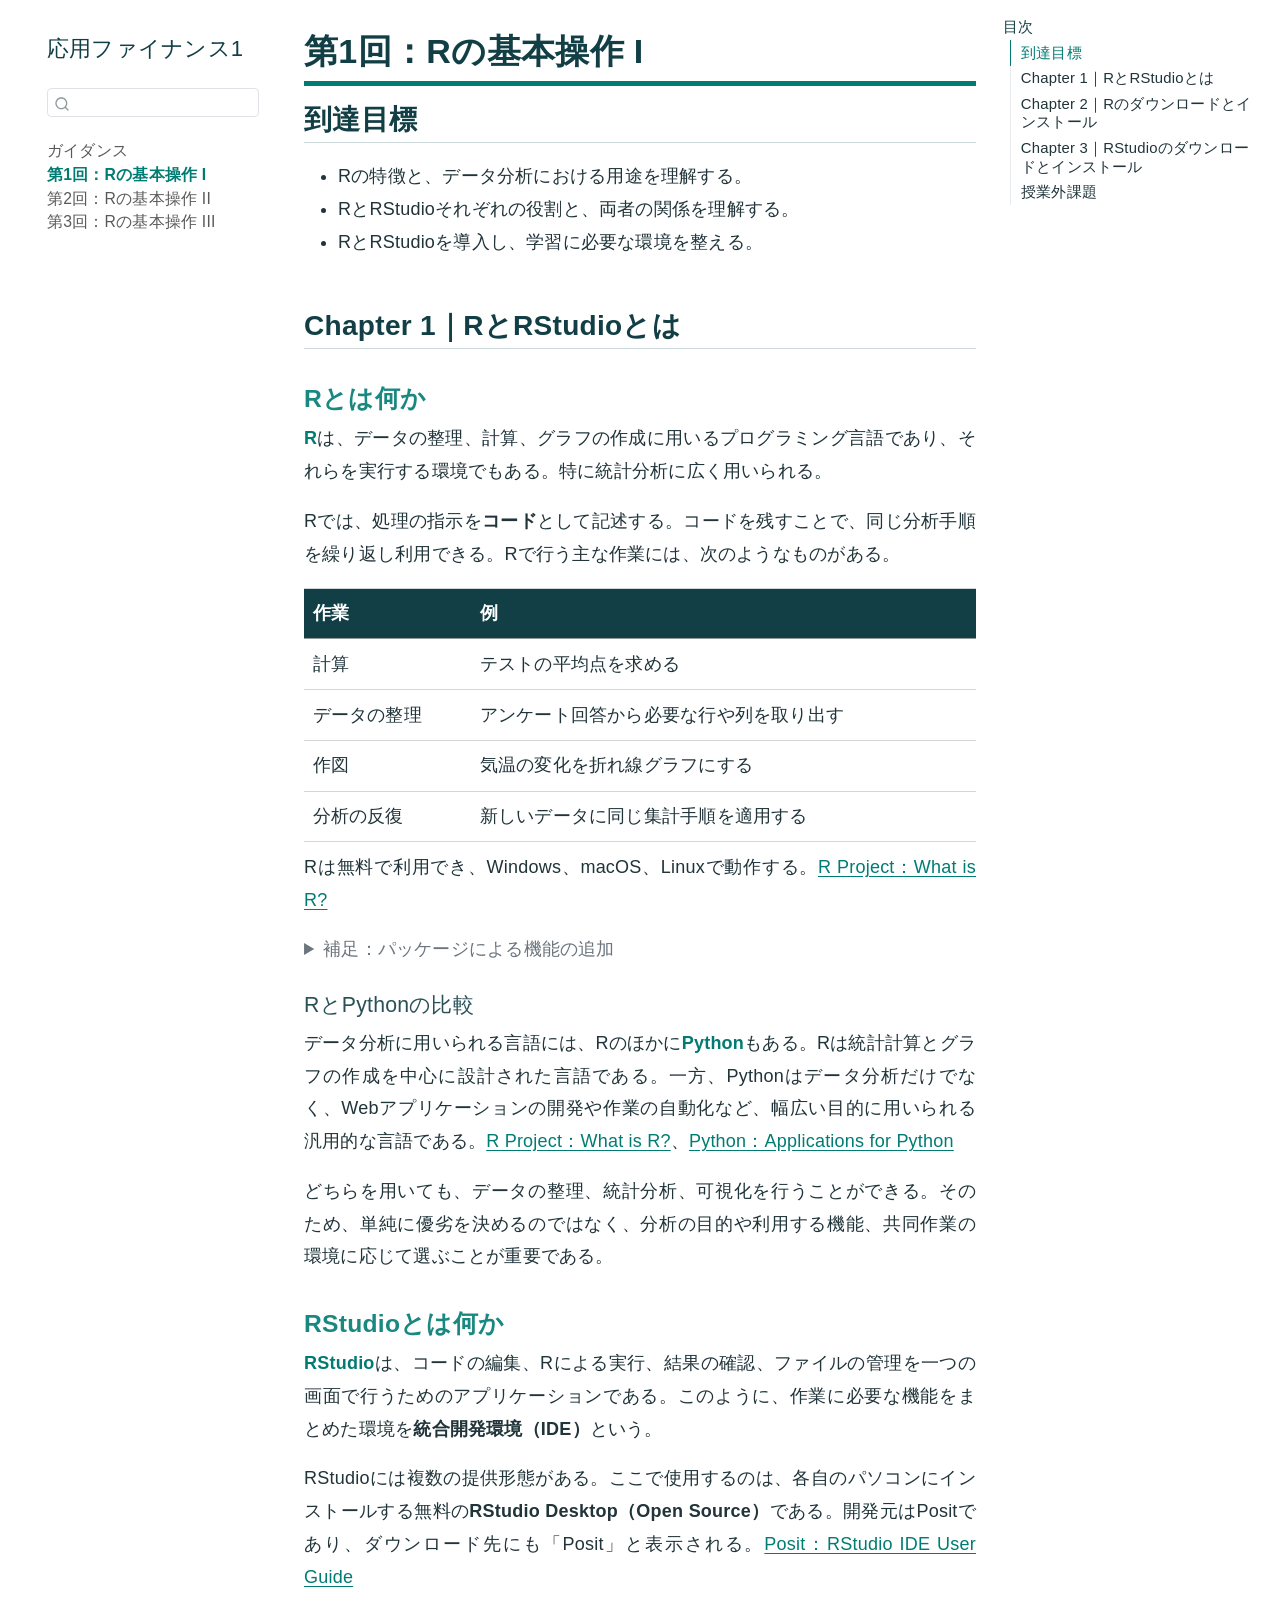
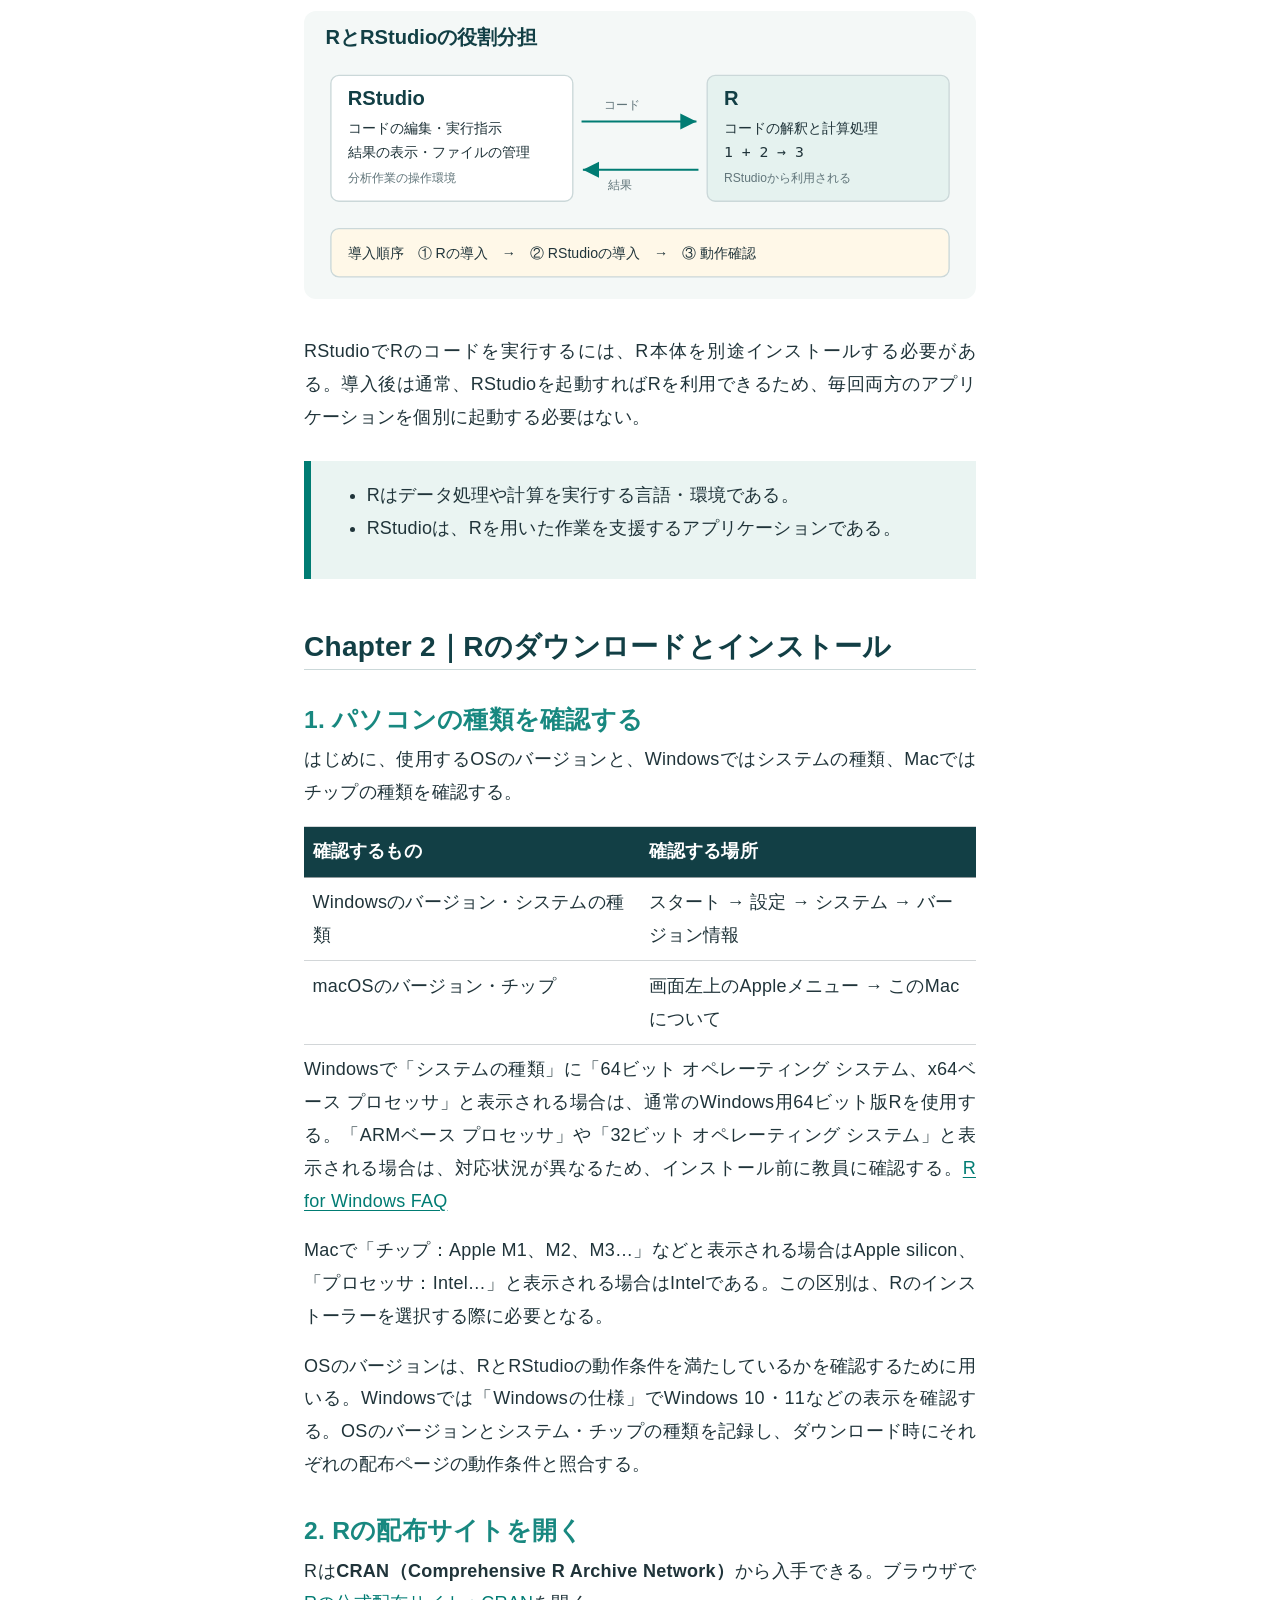
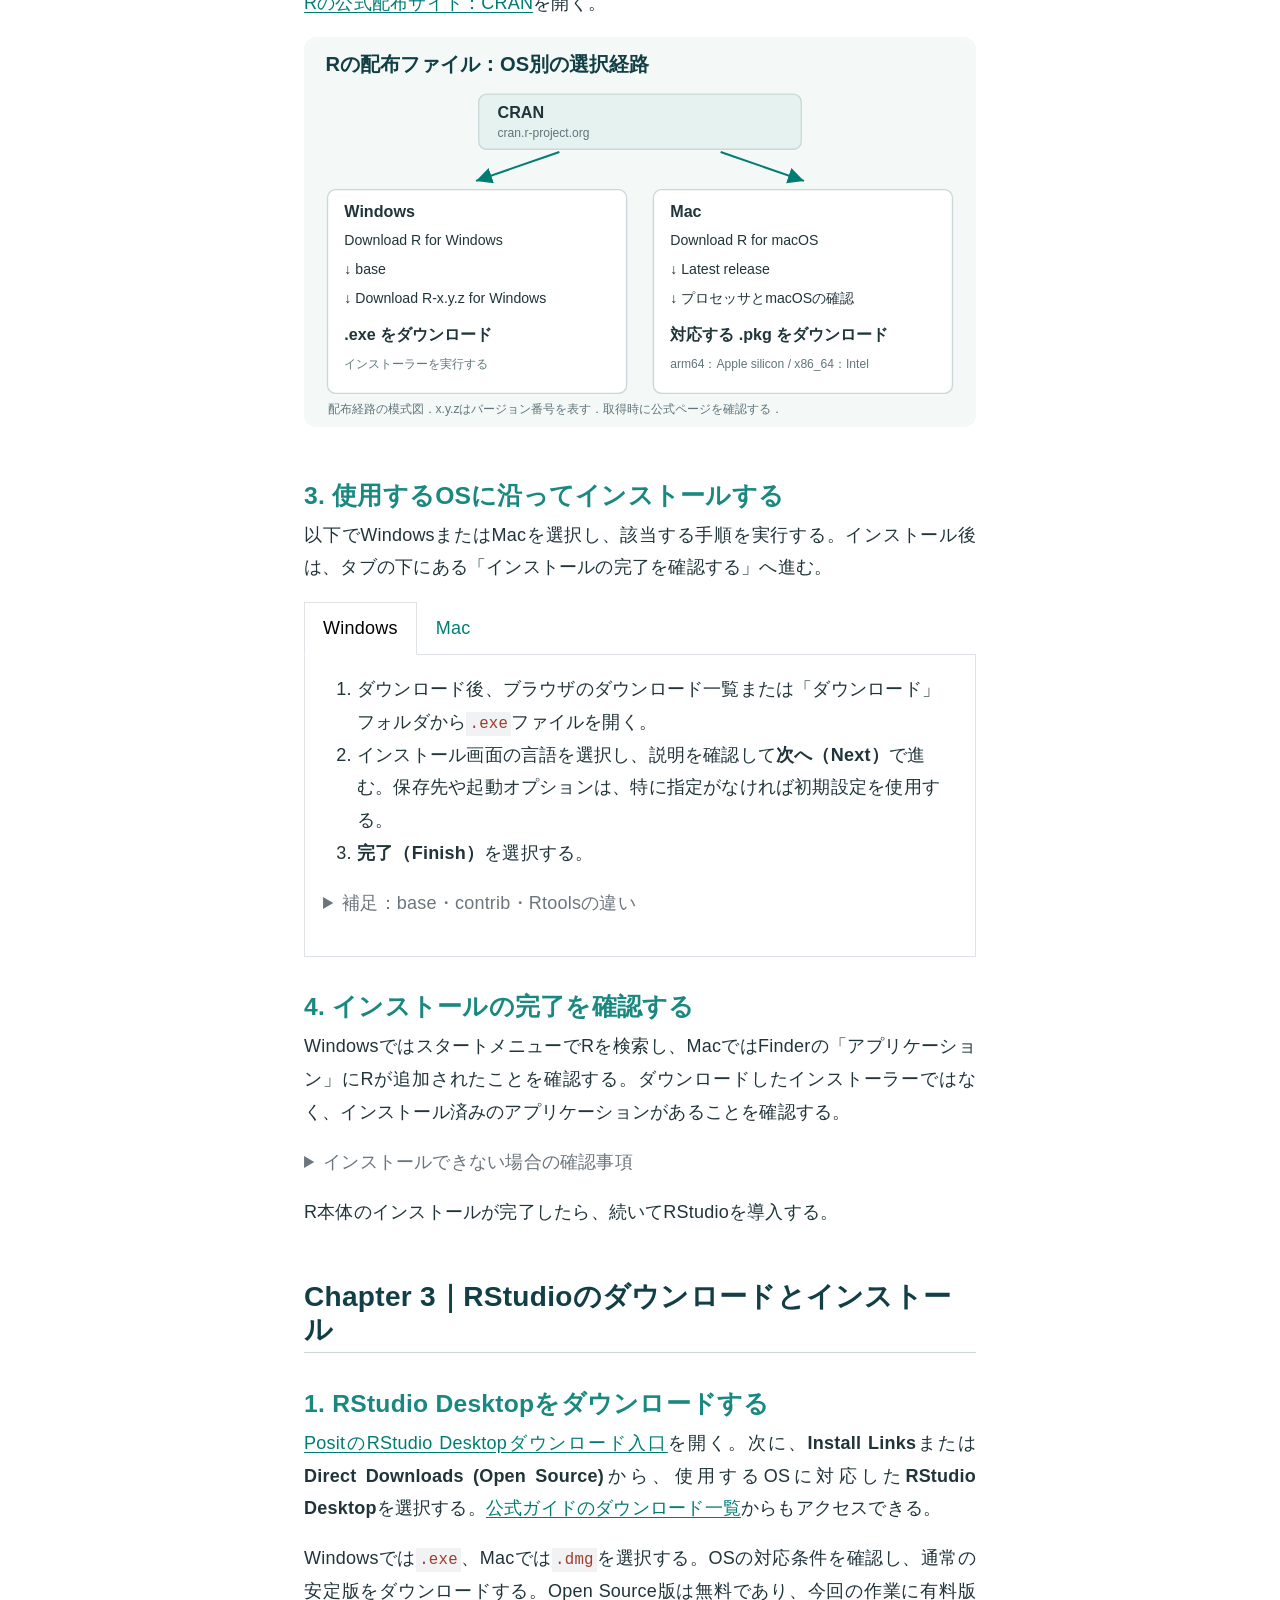
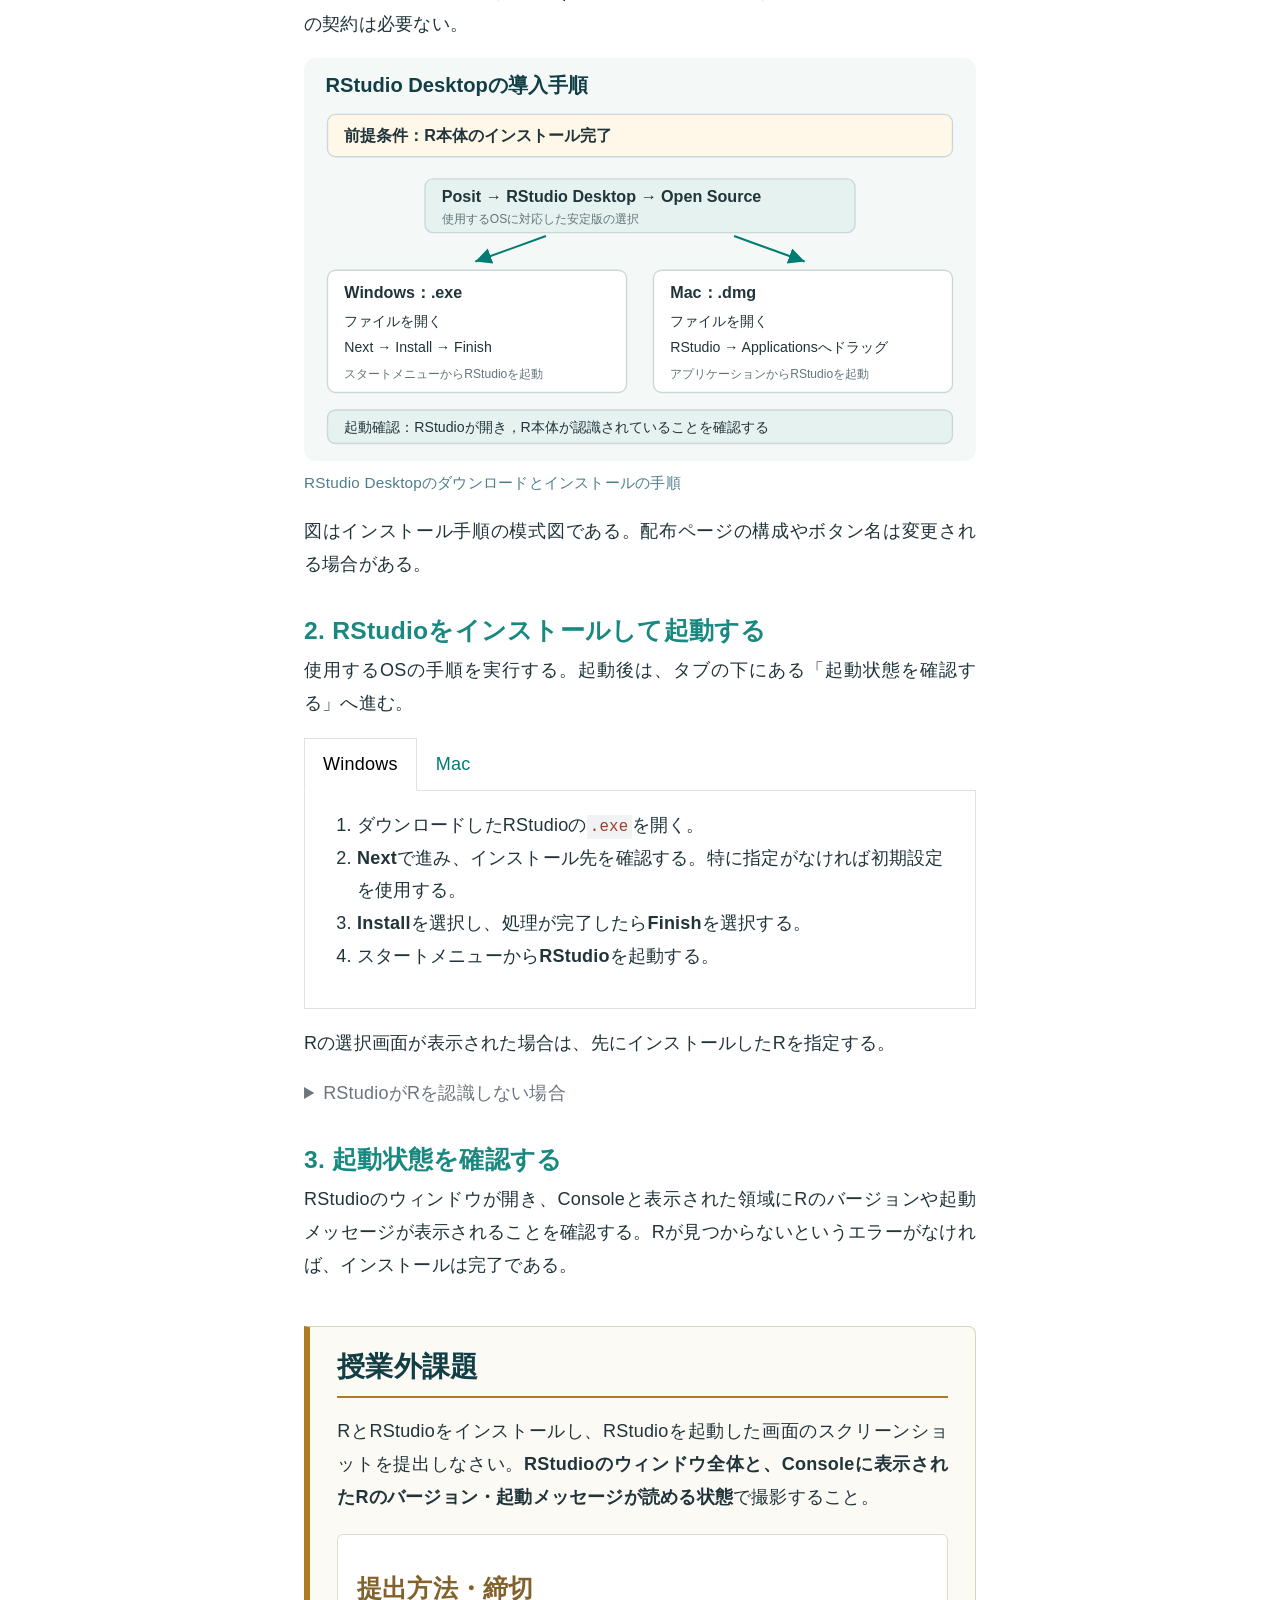
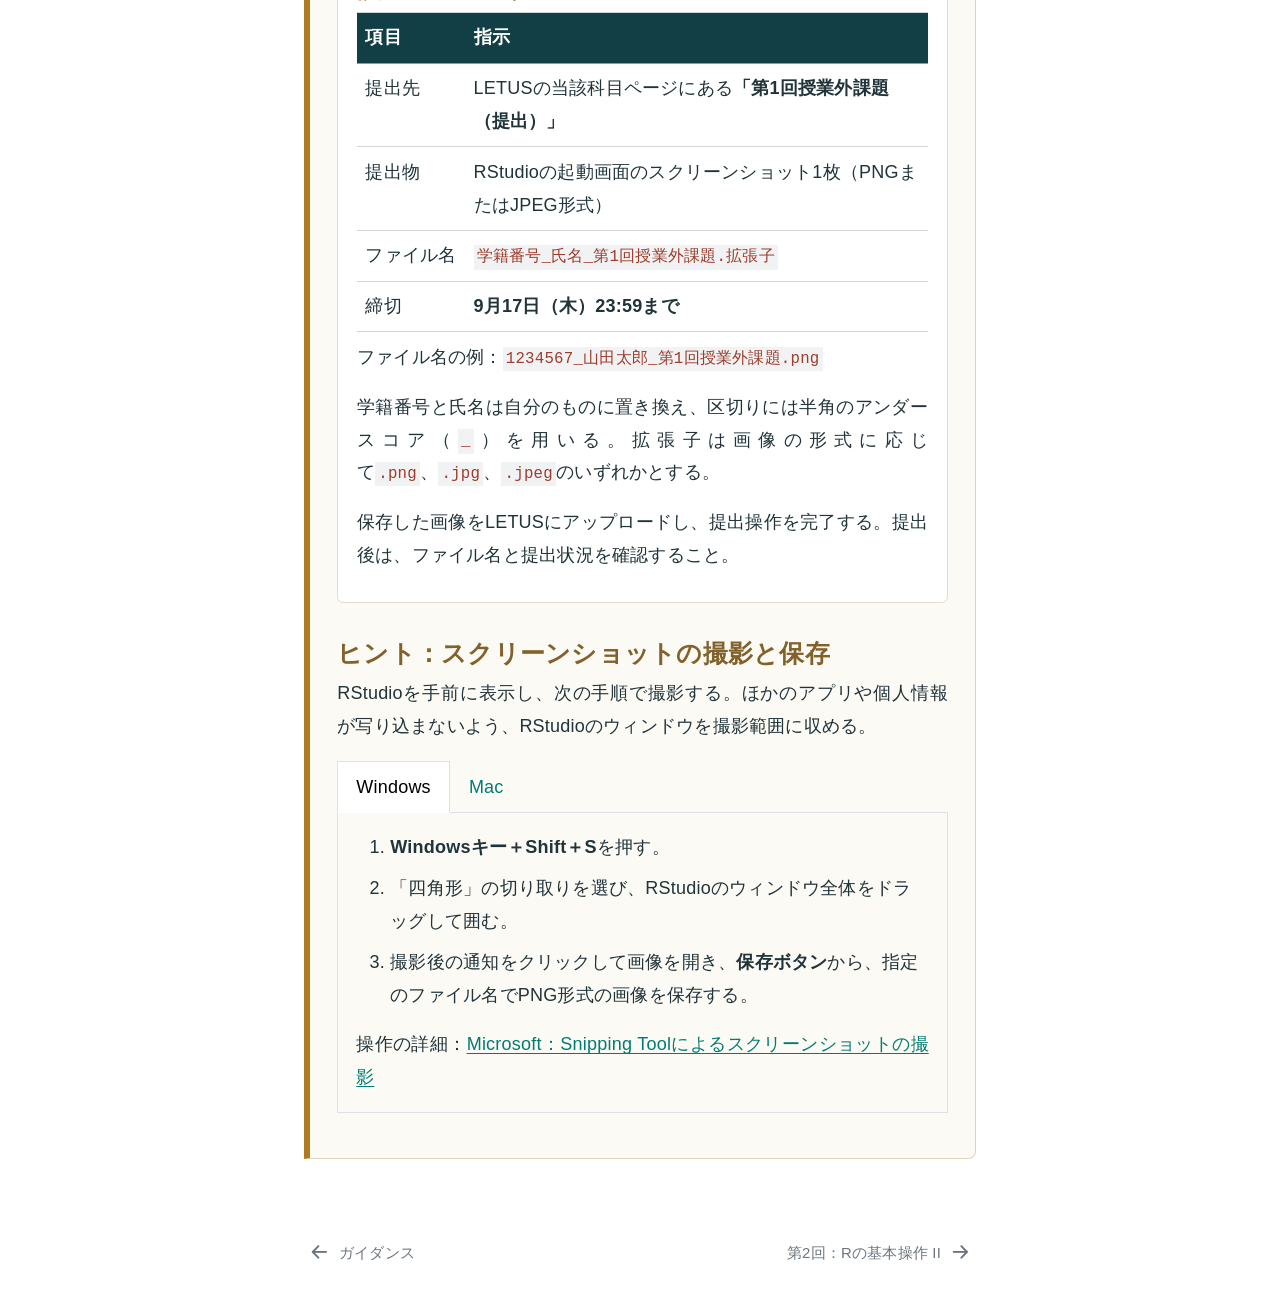
==== commit 036ee6d3: "Publish latest course website through lesson 3" ====
--- a/lessons/01/index.html
+++ b/lessons/01/index.html
@@ -36,6 +36,7 @@
 <script src="../../site_libs/quarto-search/fuse.min.js"></script>
 <script src="../../site_libs/quarto-search/quarto-search.js"></script>
 <meta name="quarto:offset" content="../../">
+<link href="../../lessons/02/index.html" rel="next">
 <link href="../../index.html" rel="prev">
 <script src="../../site_libs/quarto-html/quarto.js" type="module"></script>
 <script src="../../site_libs/quarto-html/tabsets/tabsets.js" type="module"></script>
@@ -122,6 +123,18 @@
   <div class="sidebar-item-container"> 
   <a href="../../lessons/01/index.html" class="sidebar-item-text sidebar-link active">
  <span class="menu-text">第1回：Rの基本操作 I</span></a>
+  </div>
+</li>
+        <li class="sidebar-item">
+  <div class="sidebar-item-container"> 
+  <a href="../../lessons/02/index.html" class="sidebar-item-text sidebar-link">
+ <span class="menu-text">第2回：Rの基本操作 II</span></a>
+  </div>
+</li>
+        <li class="sidebar-item">
+  <div class="sidebar-item-container"> 
+  <a href="../../lessons/03/index.html" class="sidebar-item-text sidebar-link">
+ <span class="menu-text">第3回：Rの基本操作 III</span></a>
   </div>
 </li>
     </ul>
@@ -890,6 +903,9 @@
       </a>          
   </div>
   <div class="nav-page nav-page-next">
+      <a href="../../lessons/02/index.html" class="pagination-link" aria-label="第2回：Rの基本操作 II">
+        <span class="nav-page-text">第2回：Rの基本操作 II</span> <i class="bi bi-arrow-right-short"></i>
+      </a>
   </div>
 </nav>
 </div> <!-- /content -->
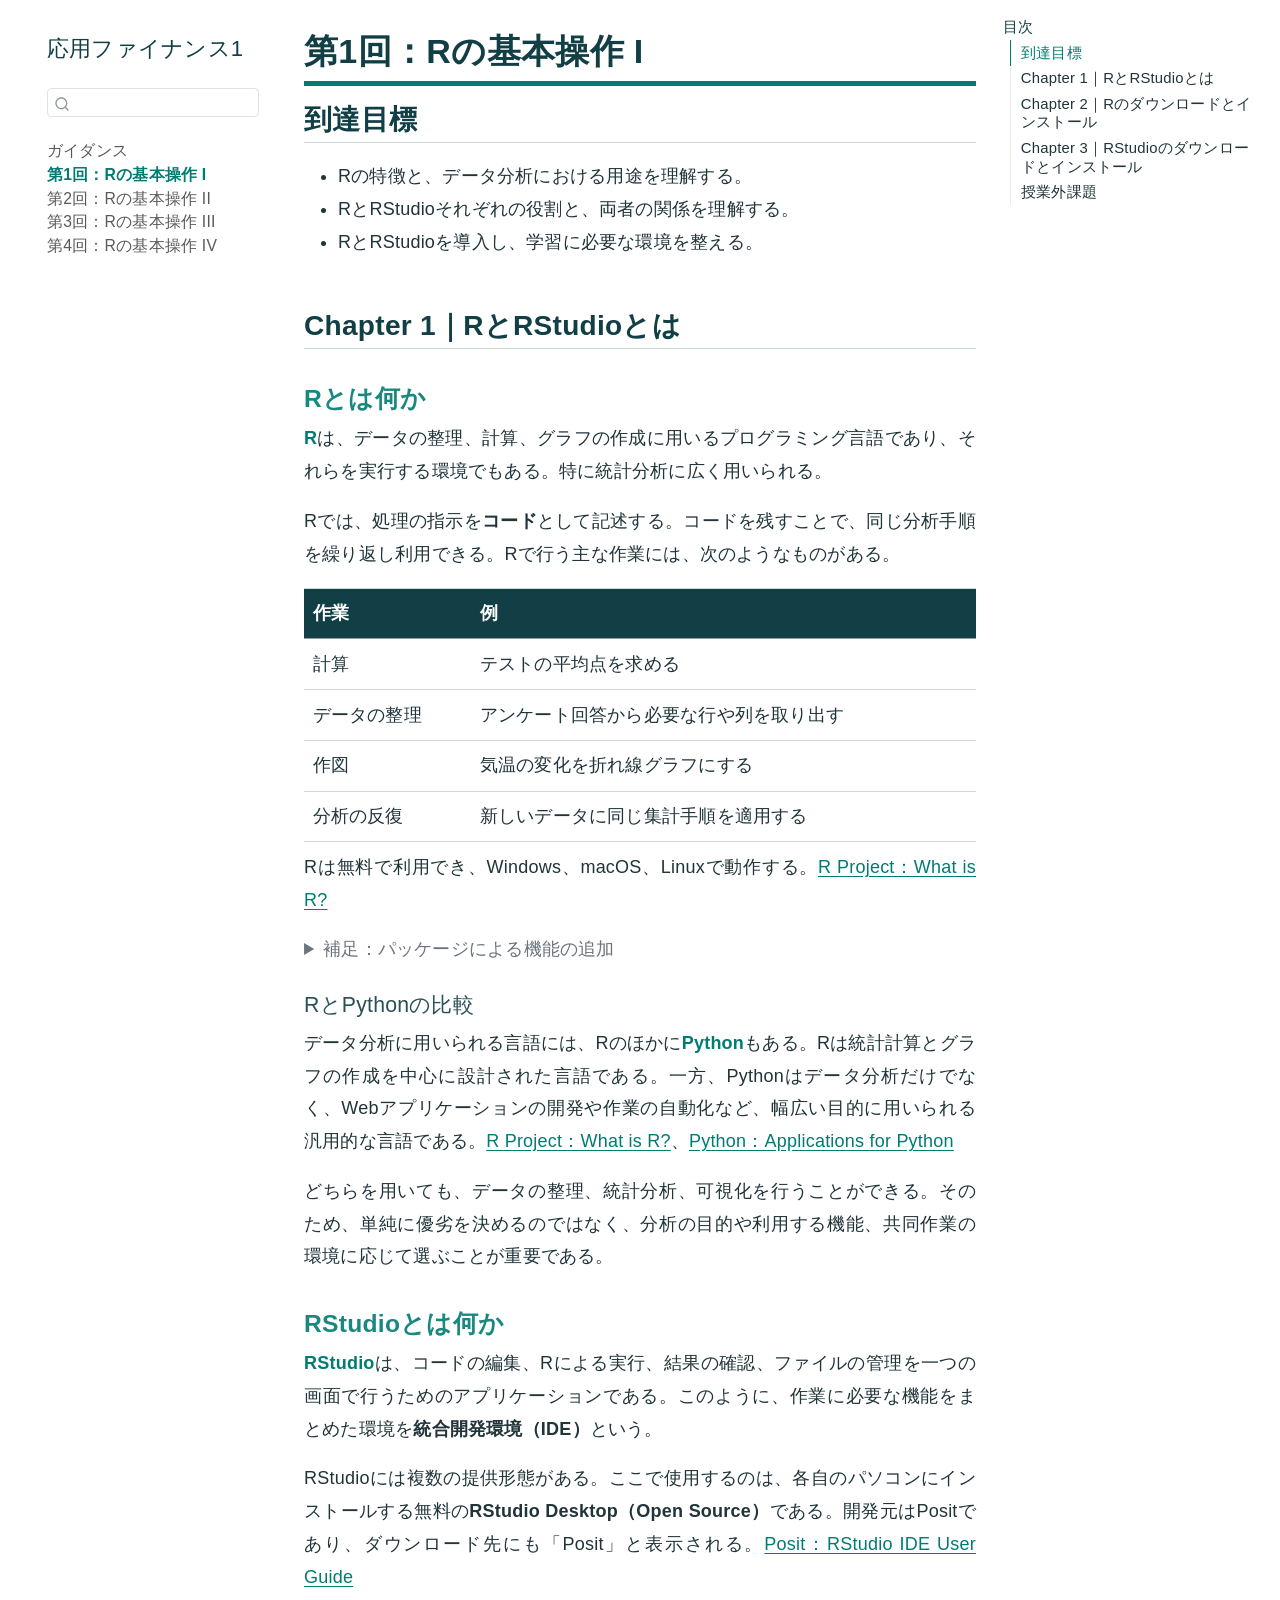
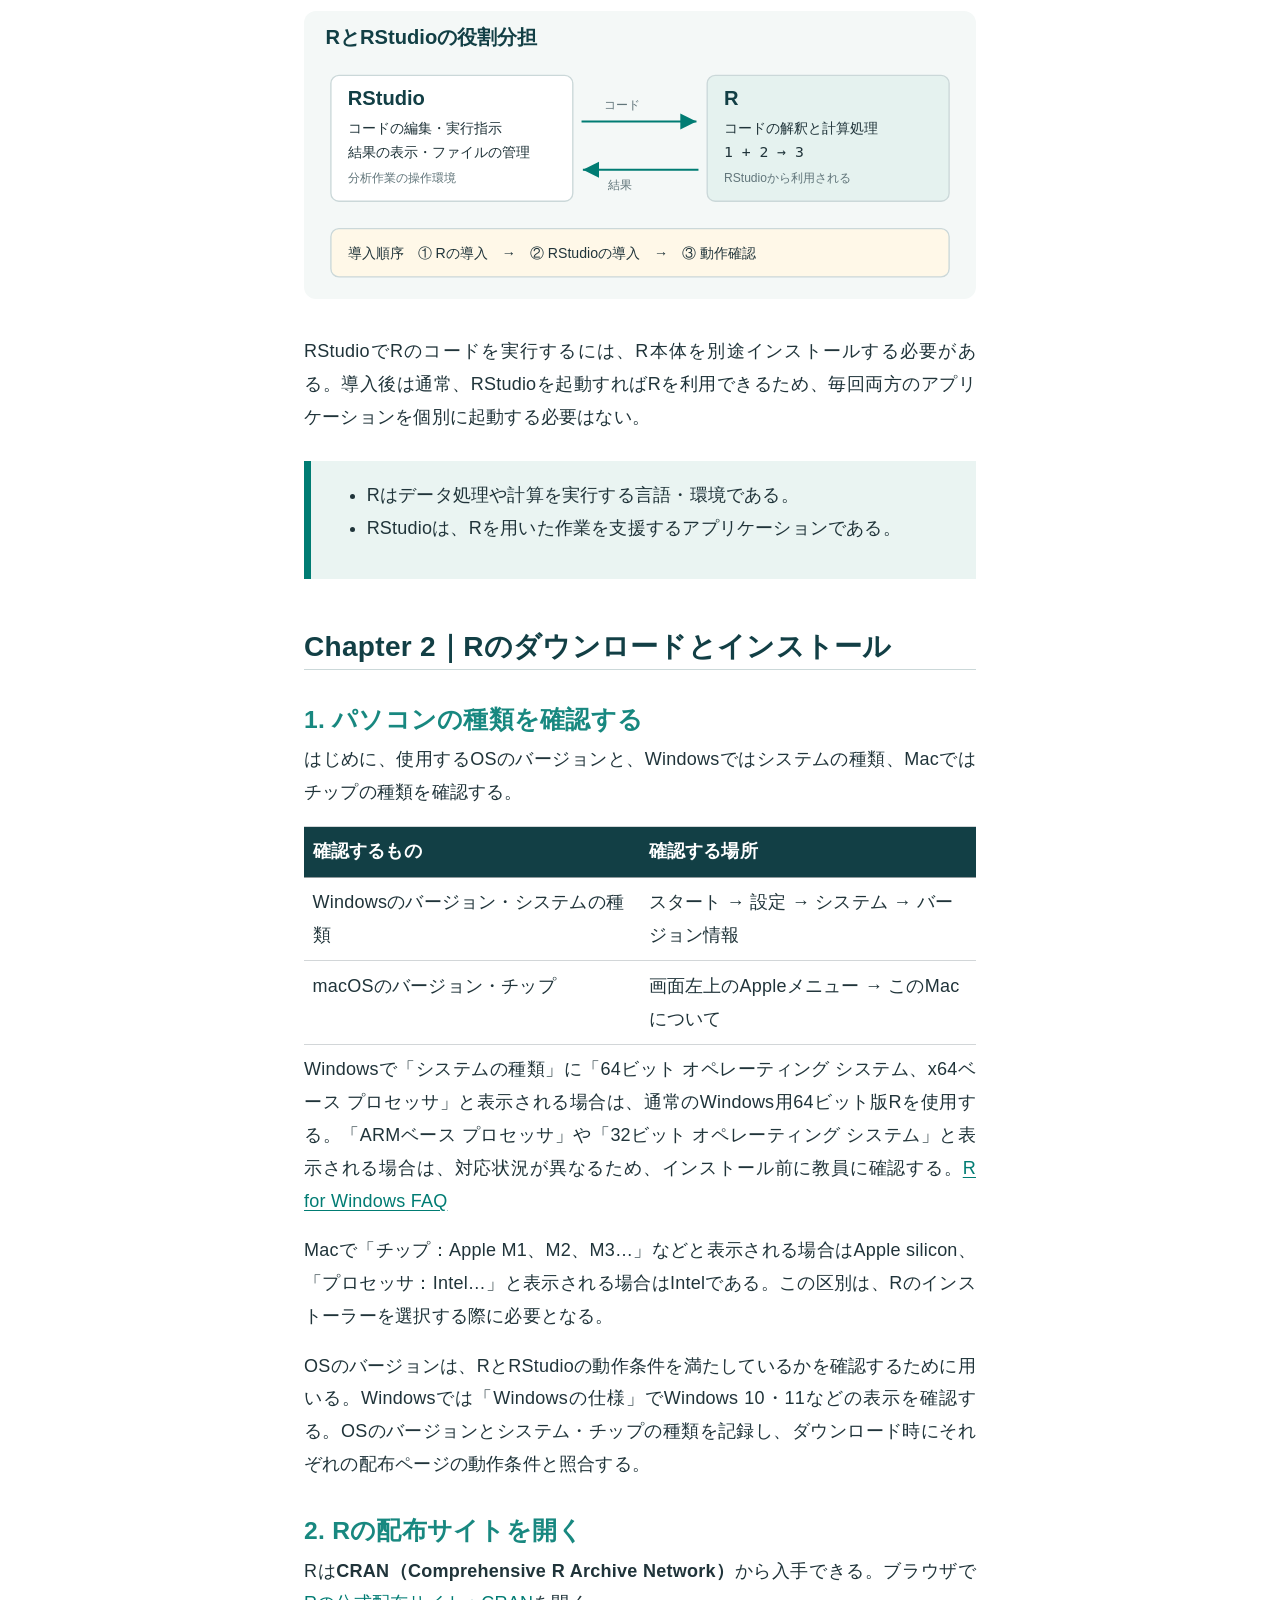
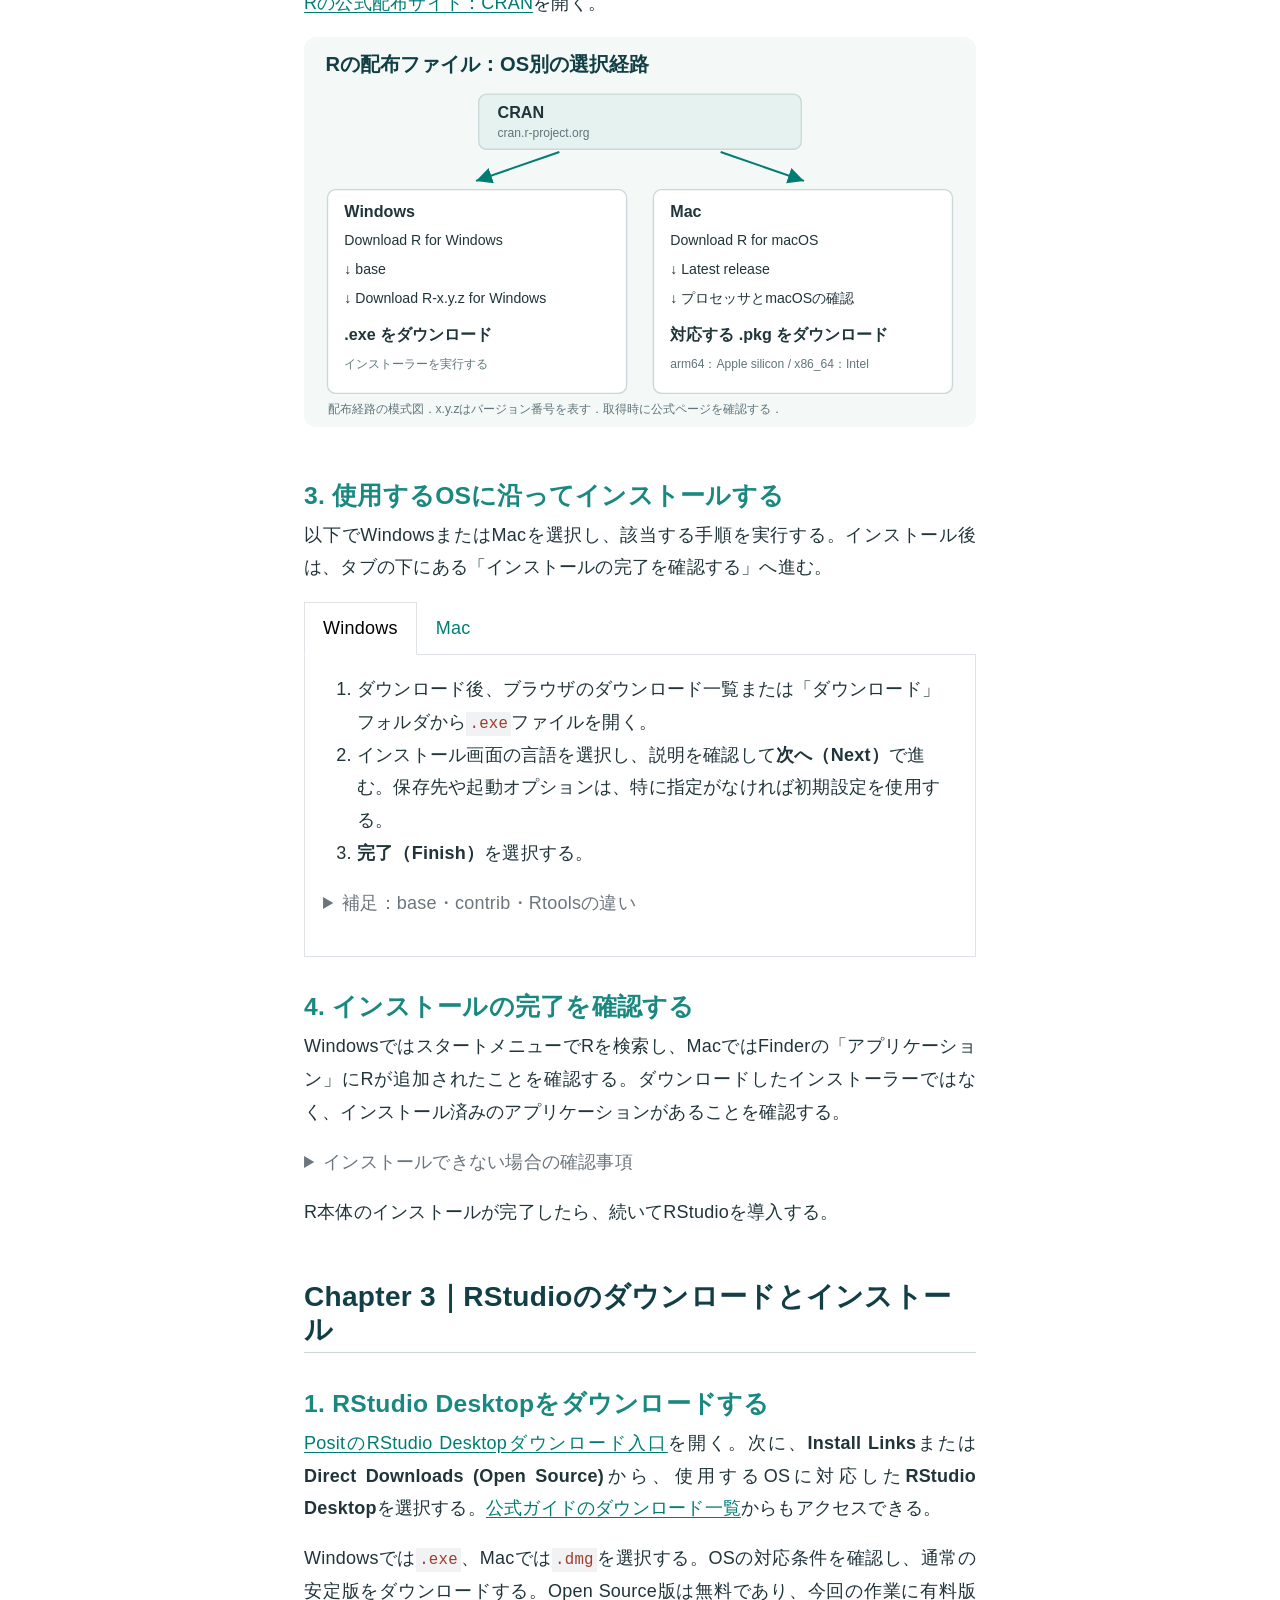
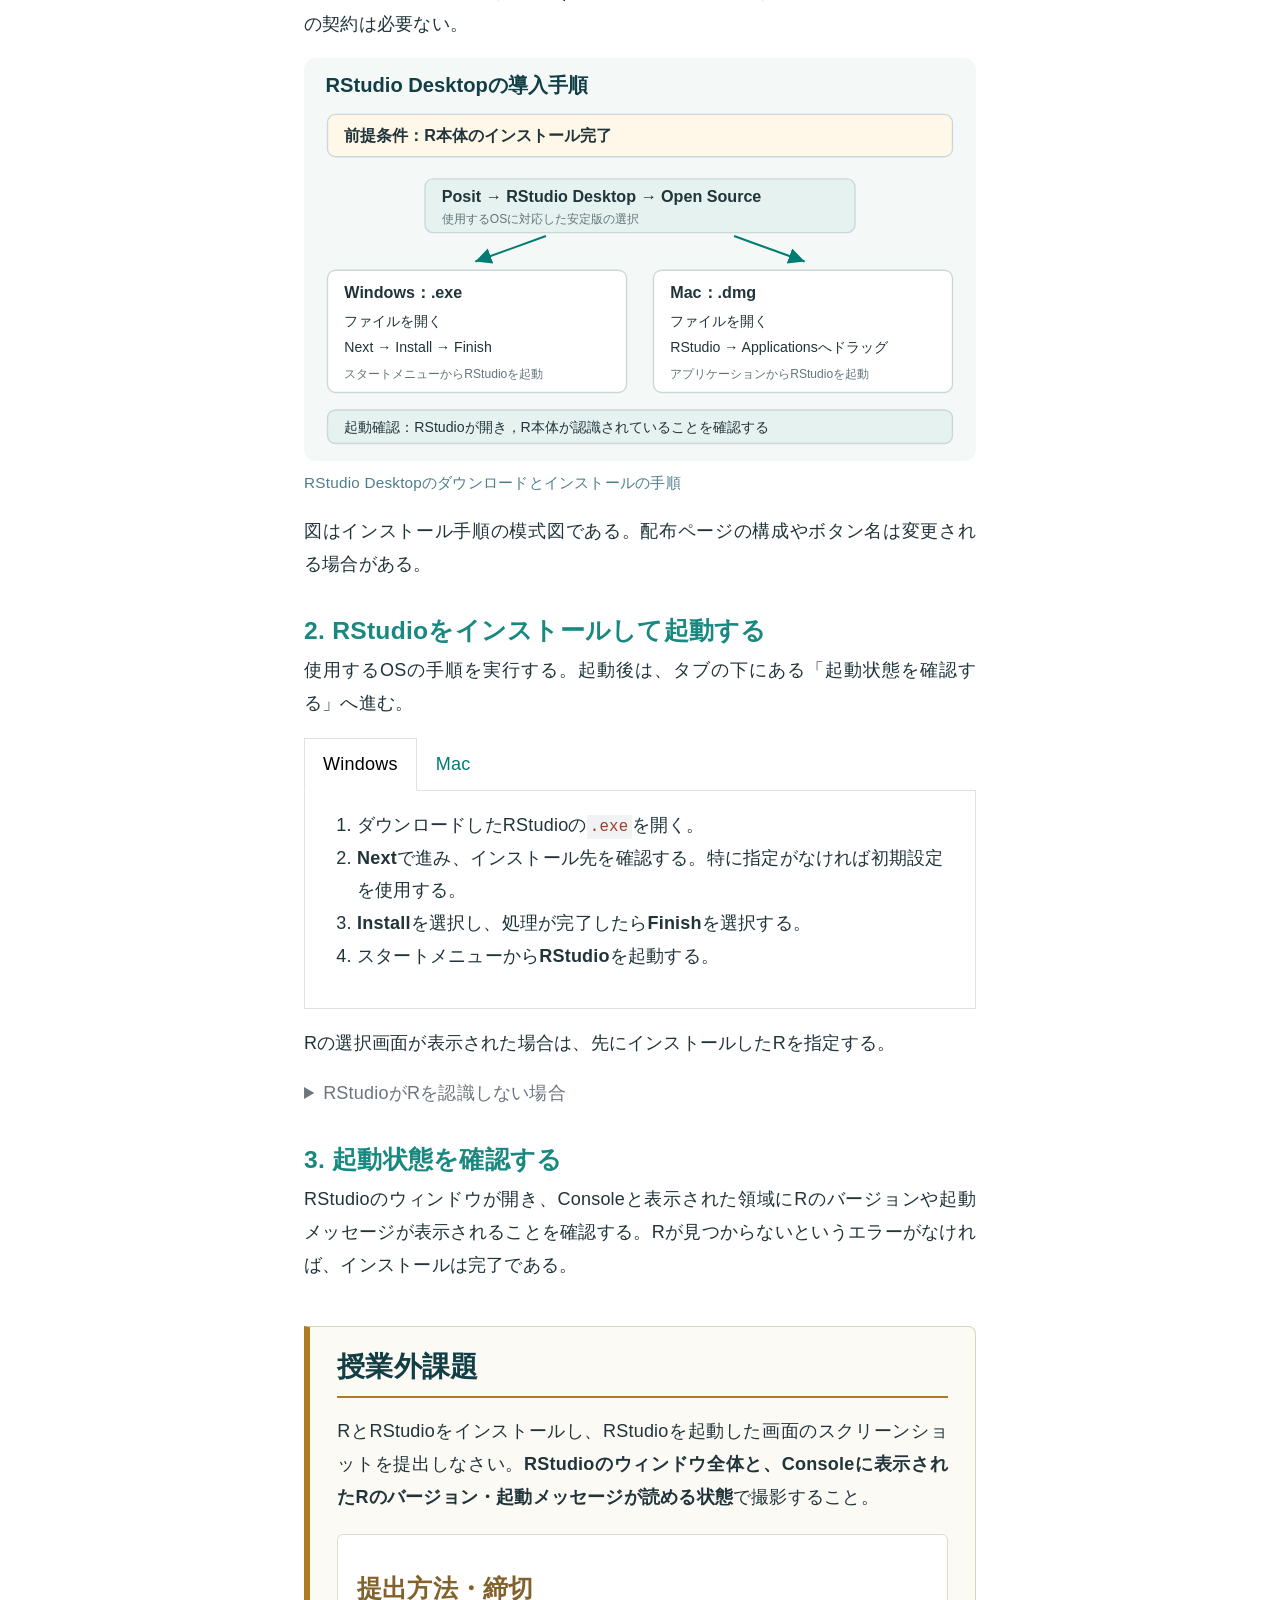
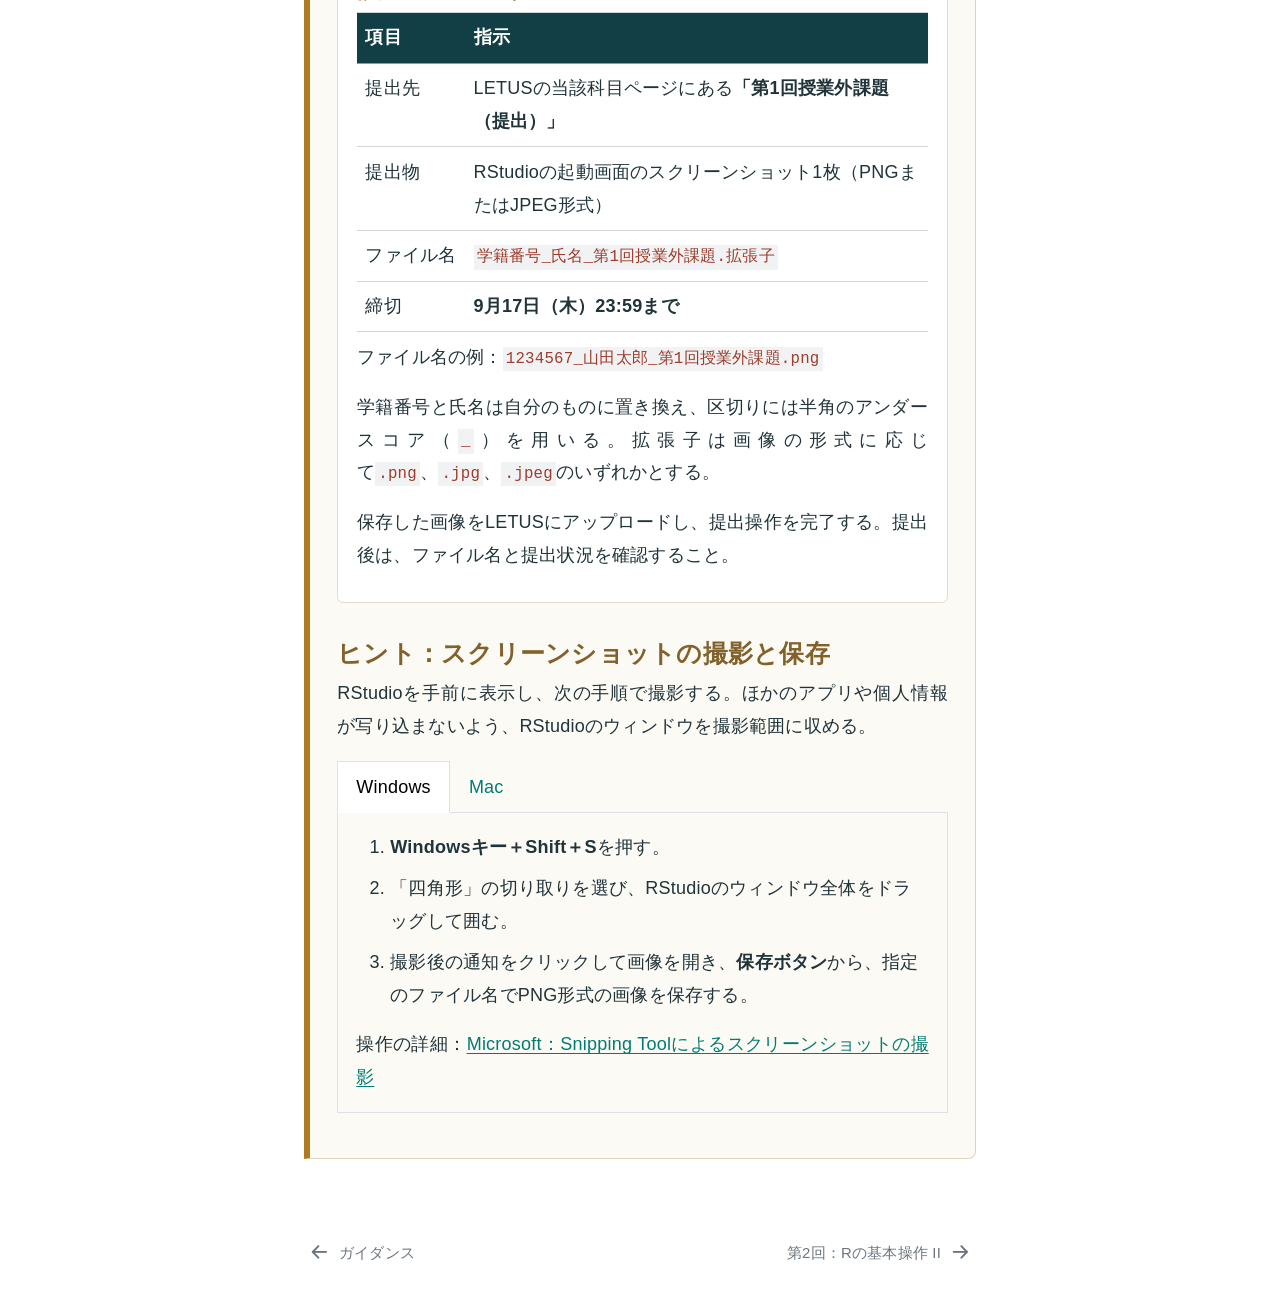
==== commit bb0318d5: "Publish course website through lesson 4" ====
--- a/lessons/01/index.html
+++ b/lessons/01/index.html
@@ -135,6 +135,12 @@
   <div class="sidebar-item-container"> 
   <a href="../../lessons/03/index.html" class="sidebar-item-text sidebar-link">
  <span class="menu-text">第3回：Rの基本操作 III</span></a>
+  </div>
+</li>
+        <li class="sidebar-item">
+  <div class="sidebar-item-container"> 
+  <a href="../../lessons/04/index.html" class="sidebar-item-text sidebar-link">
+ <span class="menu-text">第4回：Rの基本操作 IV</span></a>
   </div>
 </li>
     </ul>
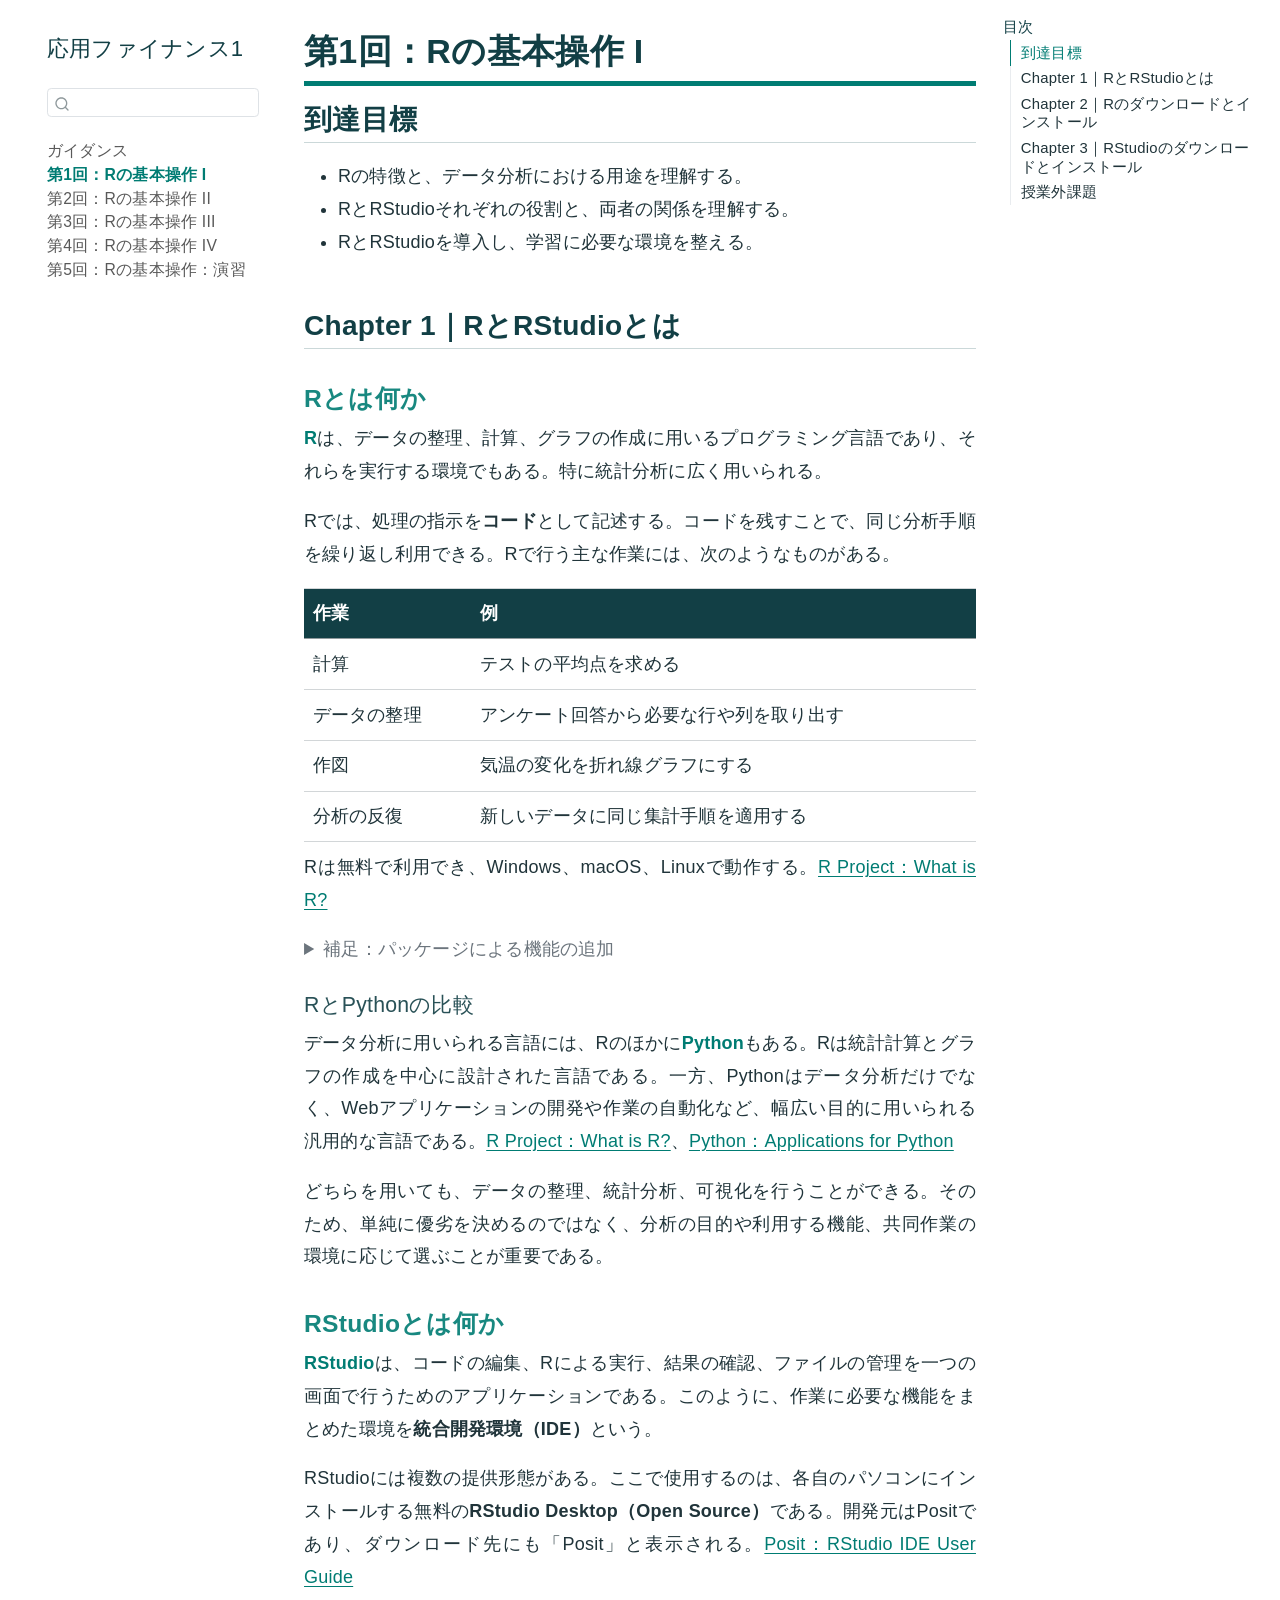
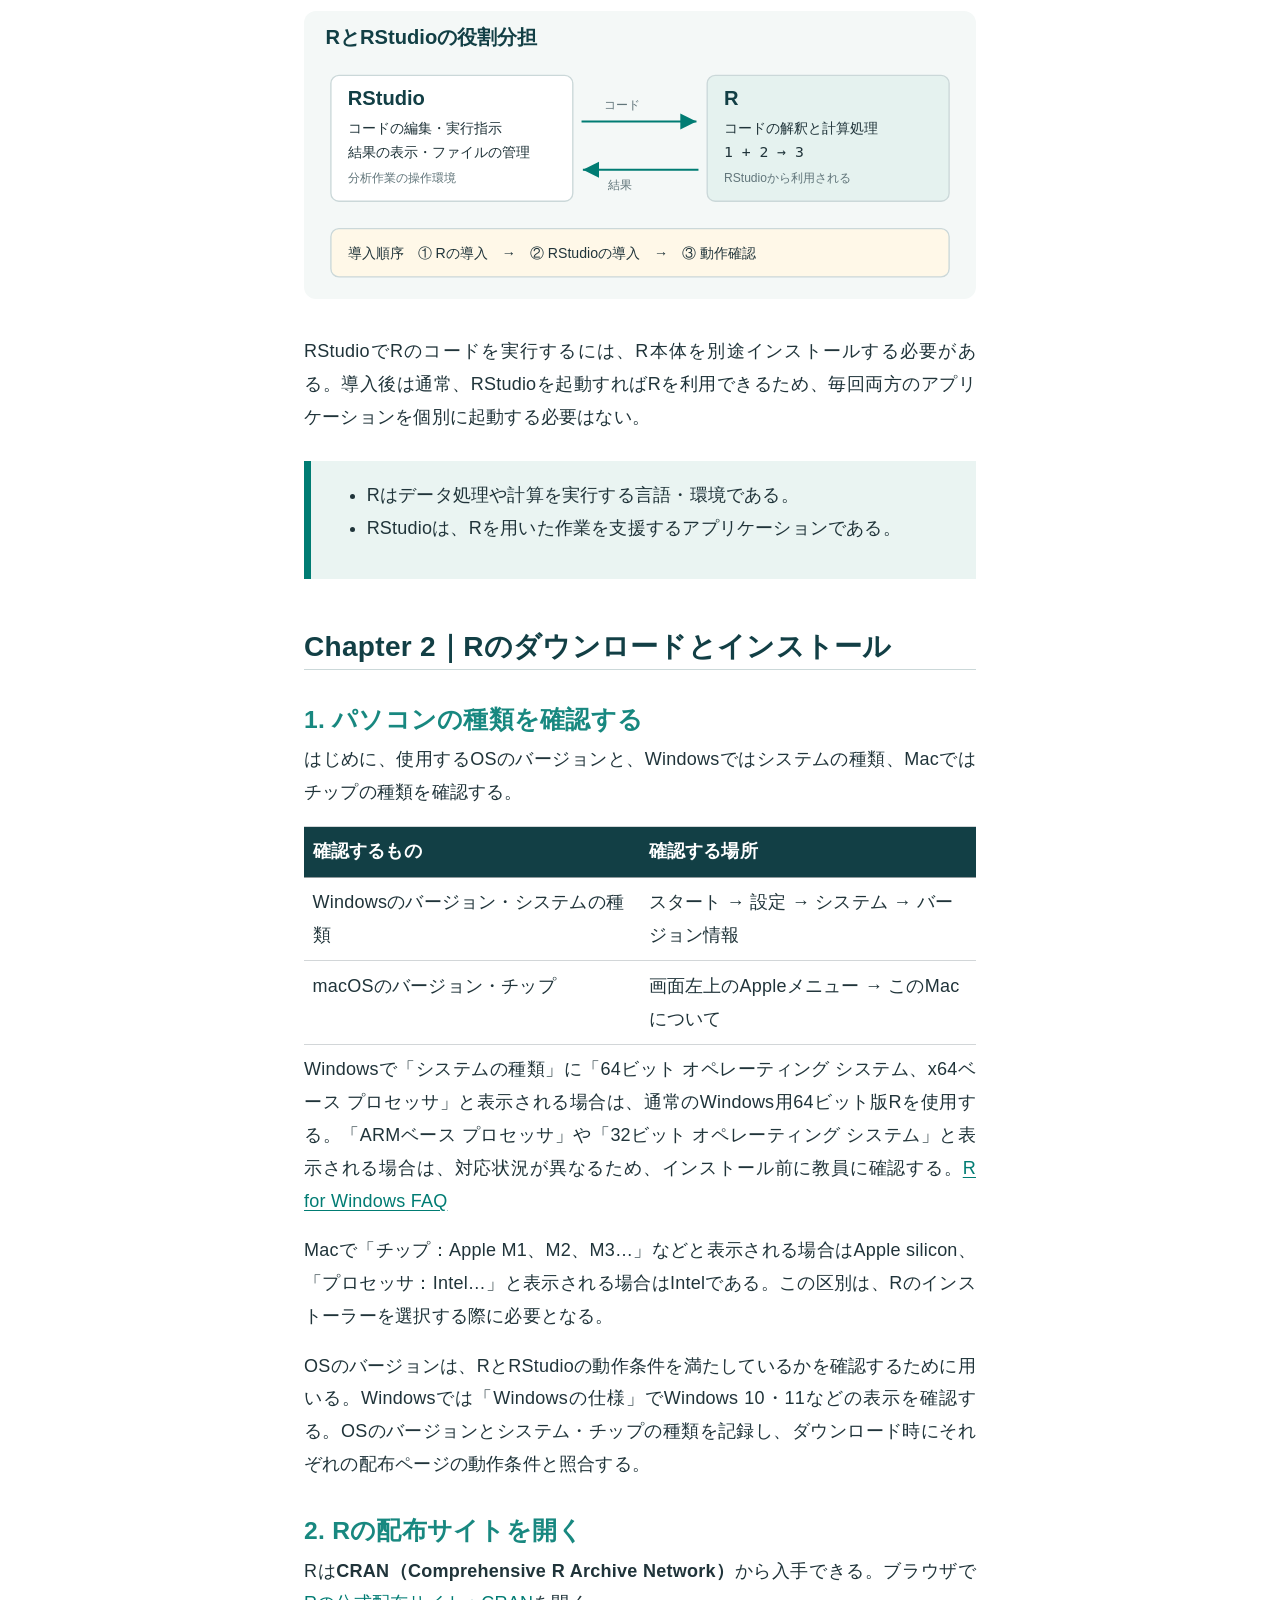
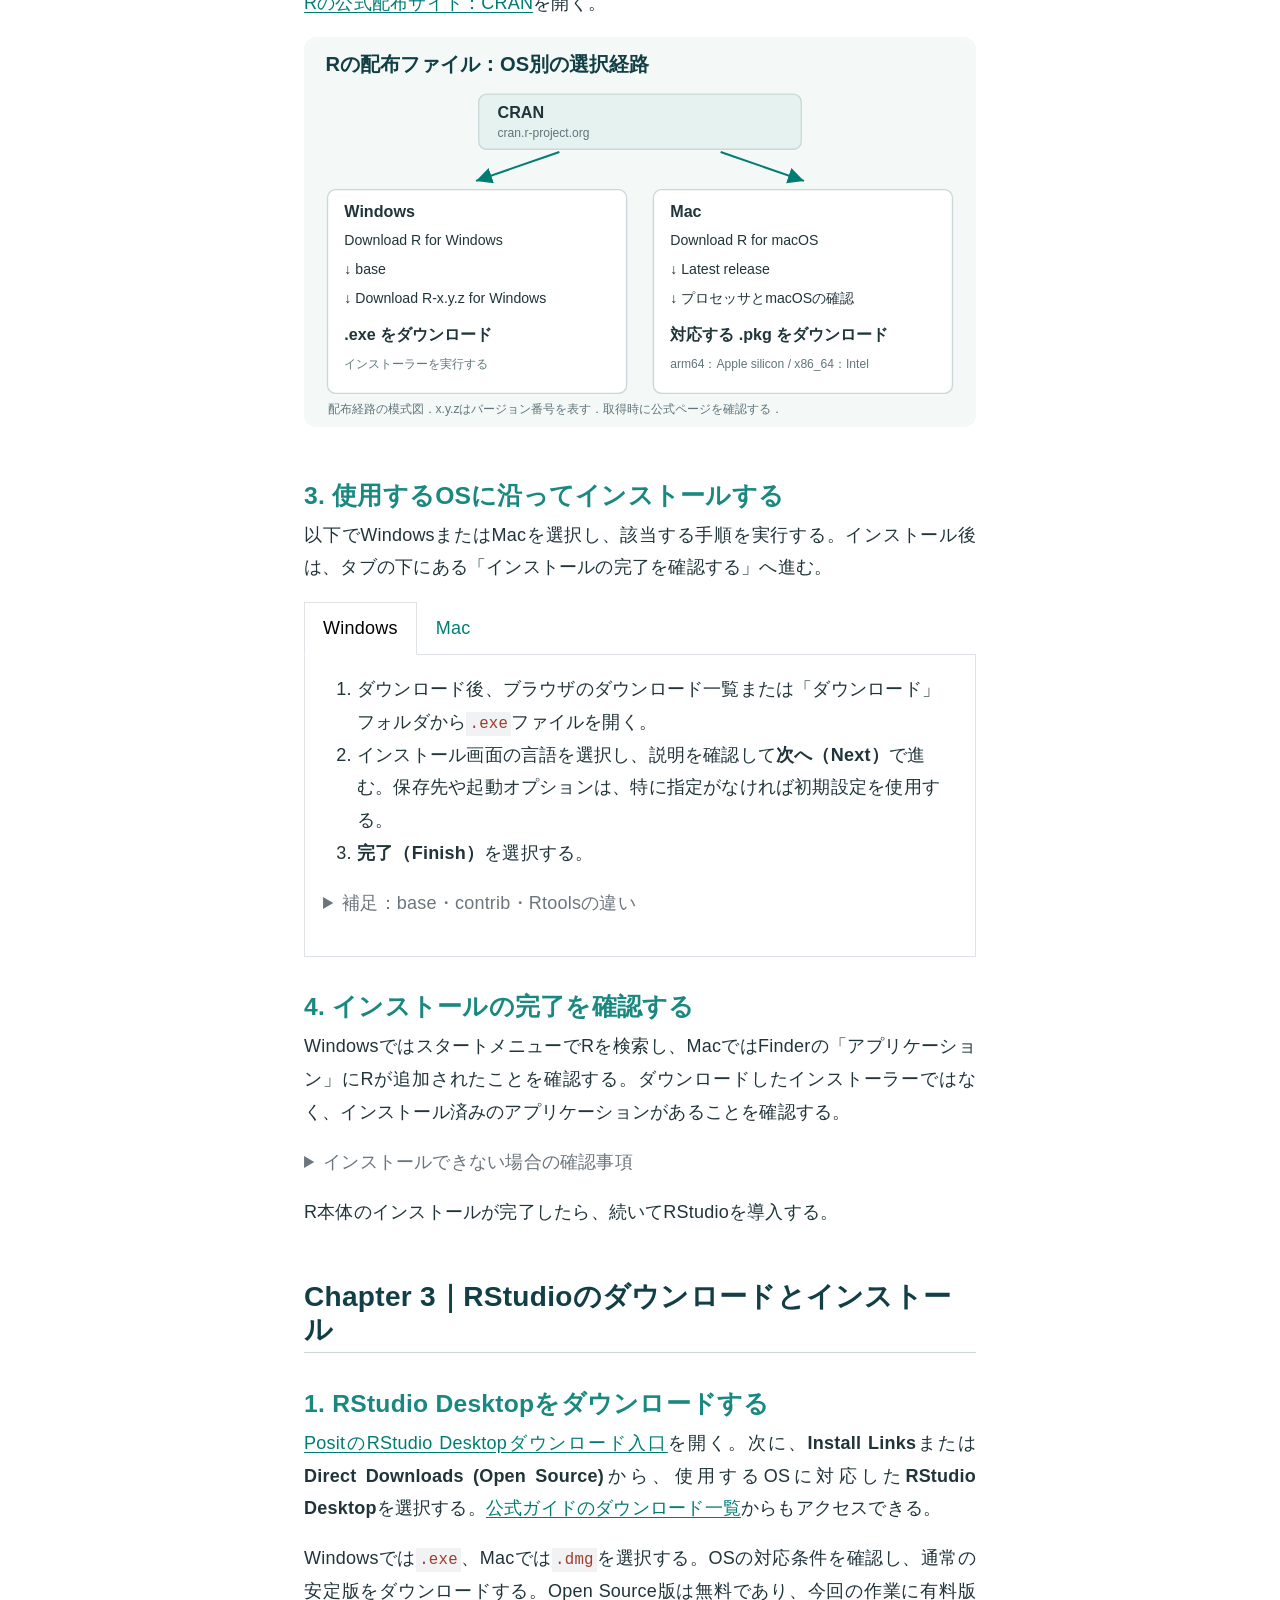
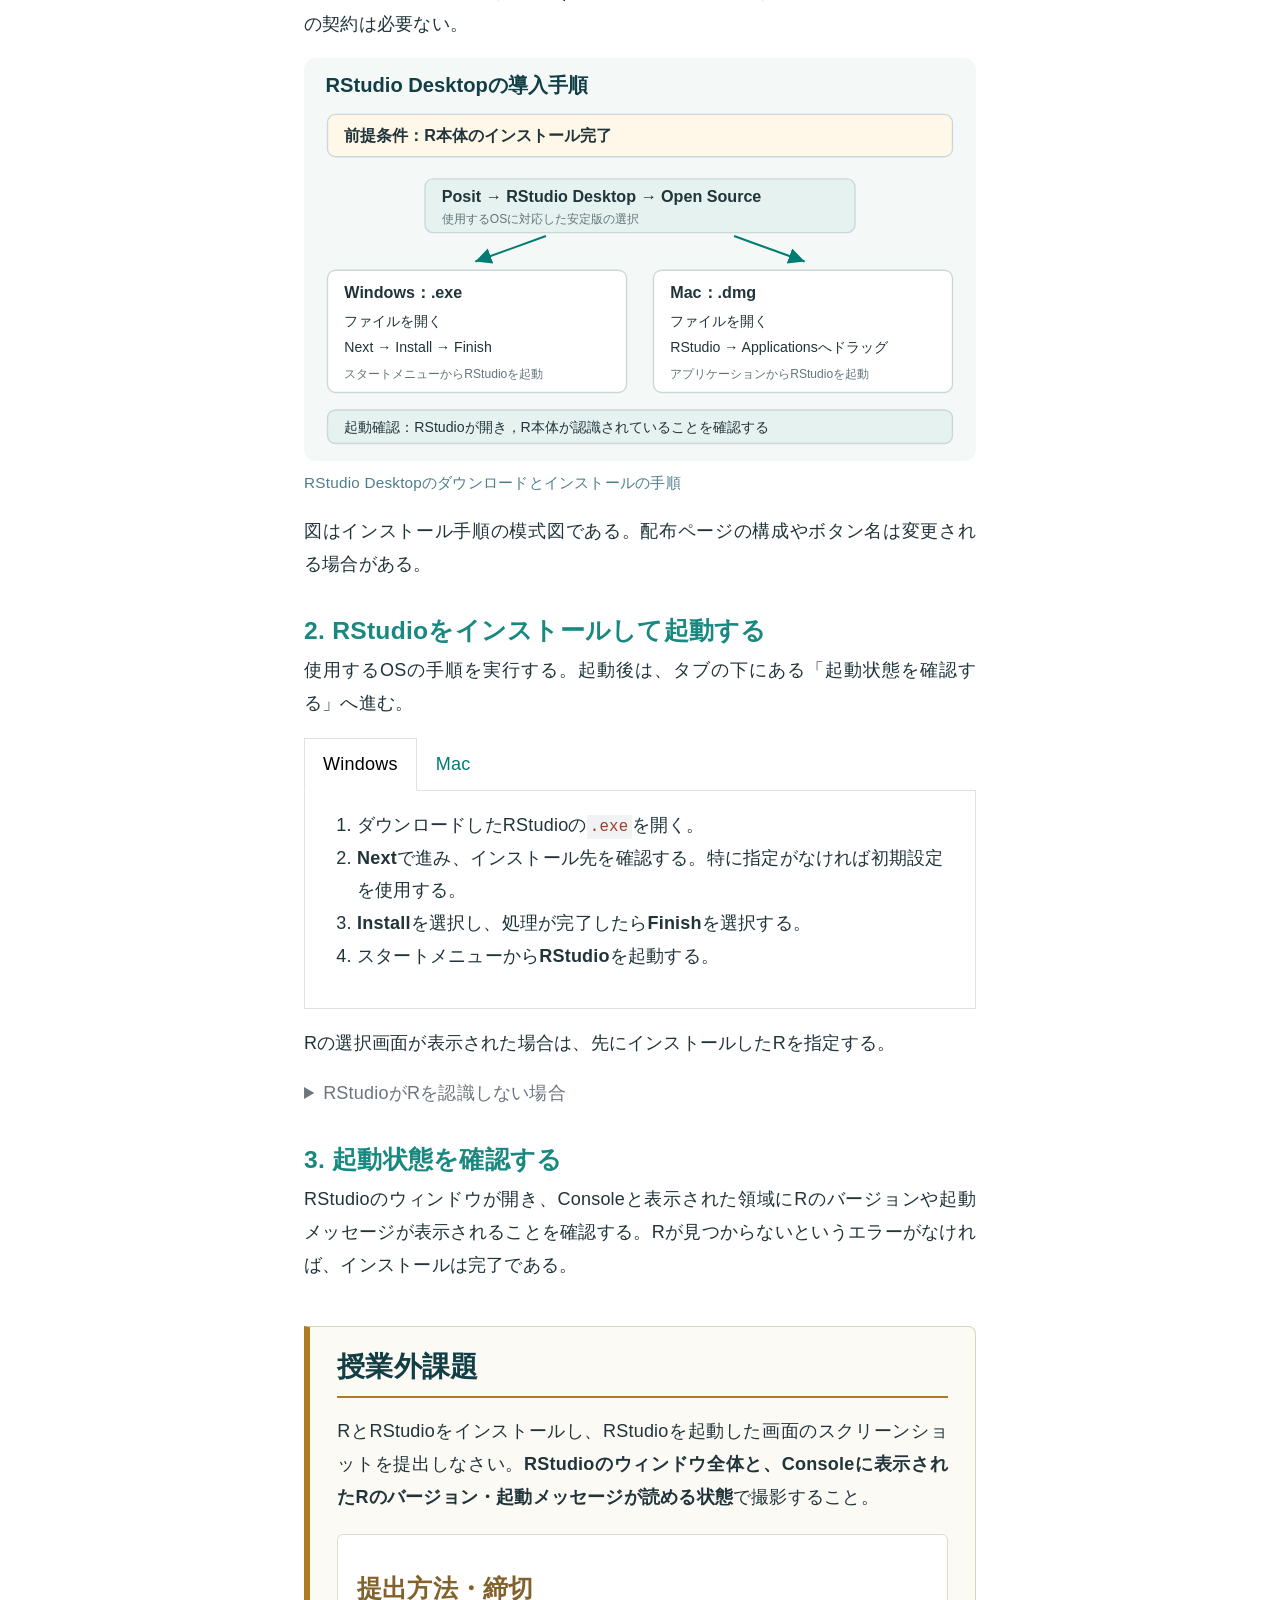
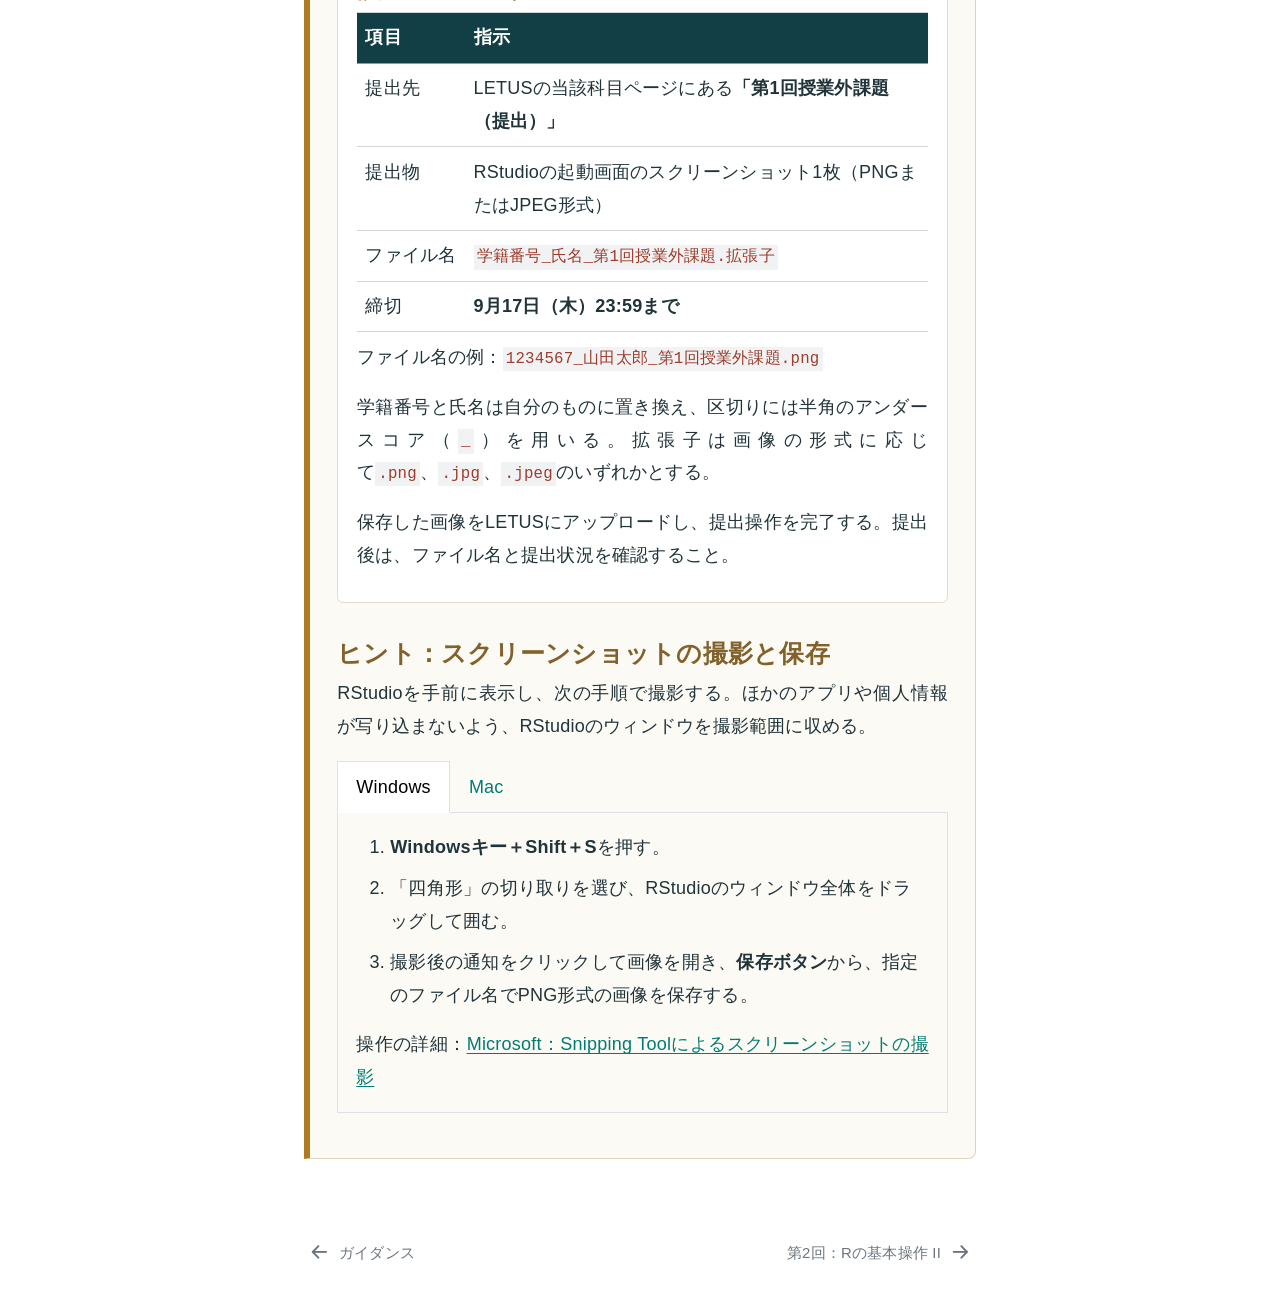
==== commit eb5de879: "Publish latest course website through lesson 5" ====
--- a/lessons/01/index.html
+++ b/lessons/01/index.html
@@ -141,6 +141,12 @@
   <div class="sidebar-item-container"> 
   <a href="../../lessons/04/index.html" class="sidebar-item-text sidebar-link">
  <span class="menu-text">第4回：Rの基本操作 IV</span></a>
+  </div>
+</li>
+        <li class="sidebar-item">
+  <div class="sidebar-item-container"> 
+  <a href="../../lessons/05/index.html" class="sidebar-item-text sidebar-link">
+ <span class="menu-text">第5回：Rの基本操作：演習</span></a>
   </div>
 </li>
     </ul>
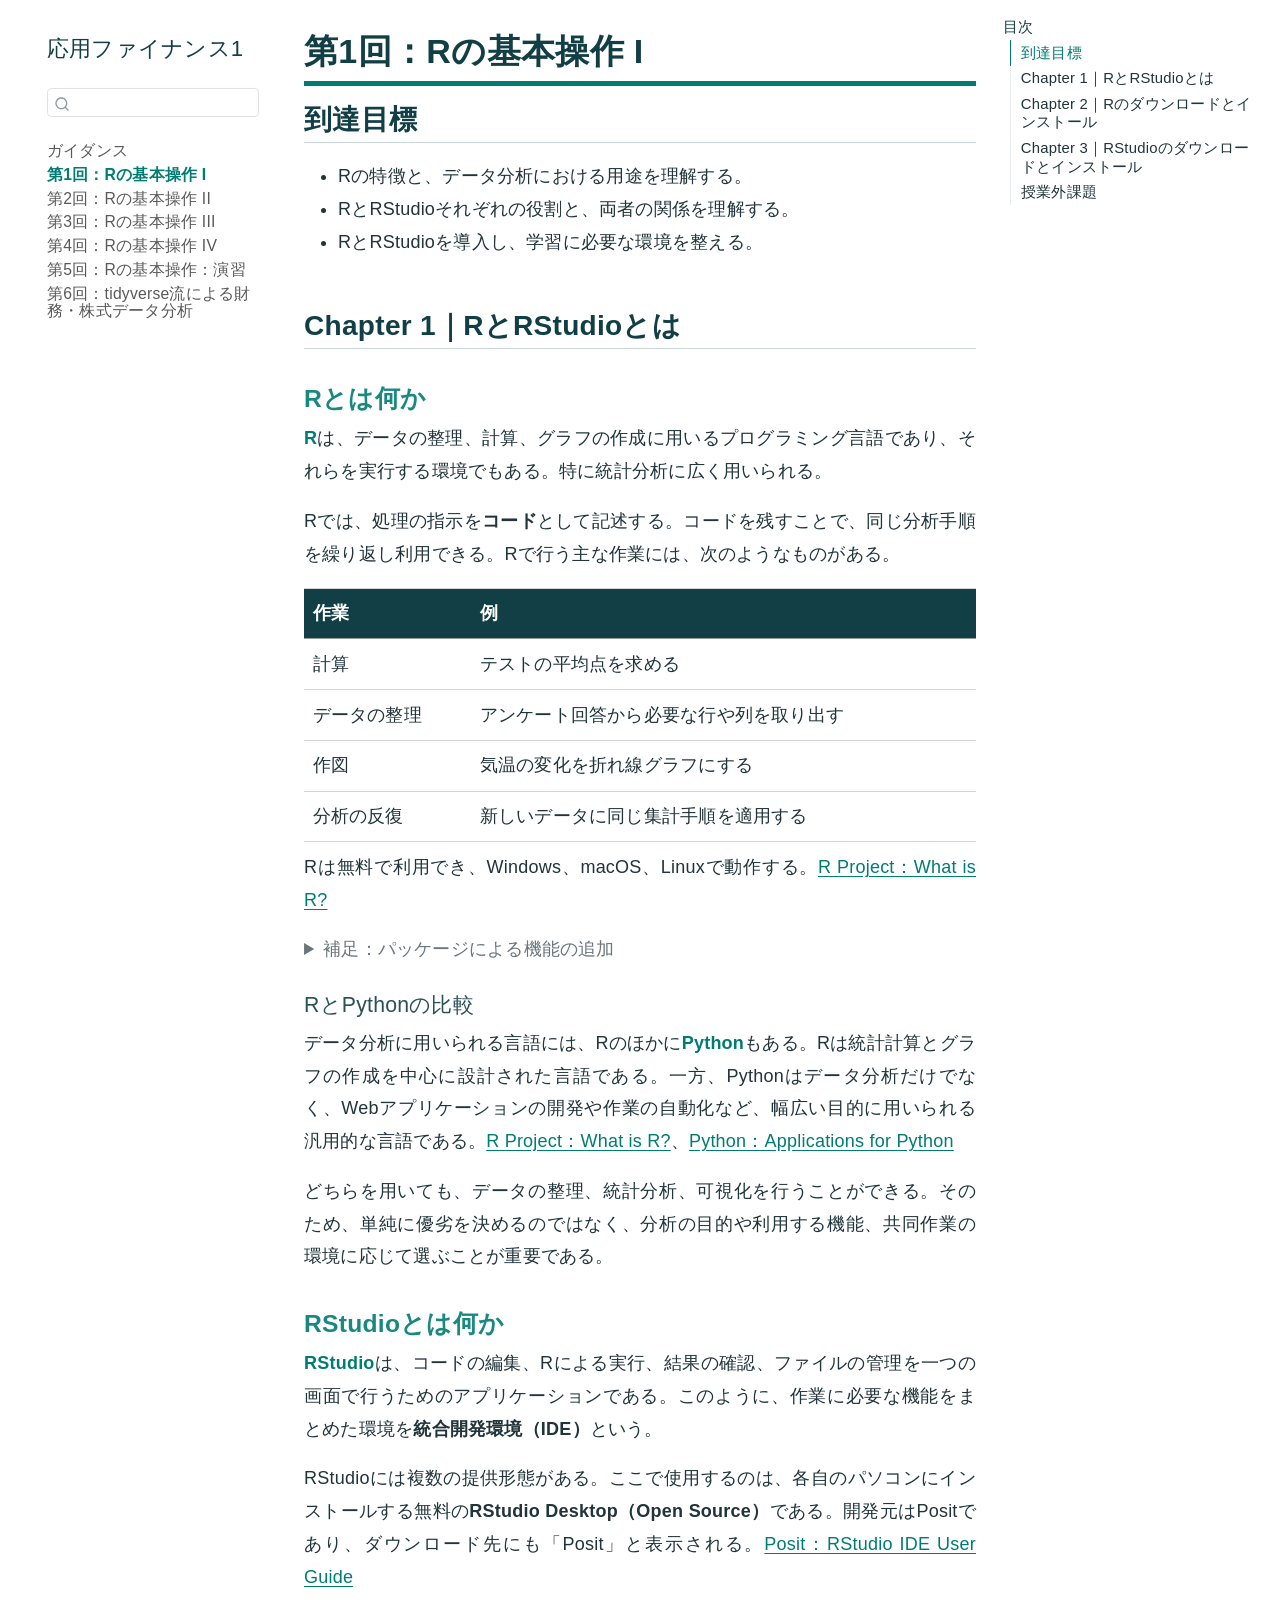
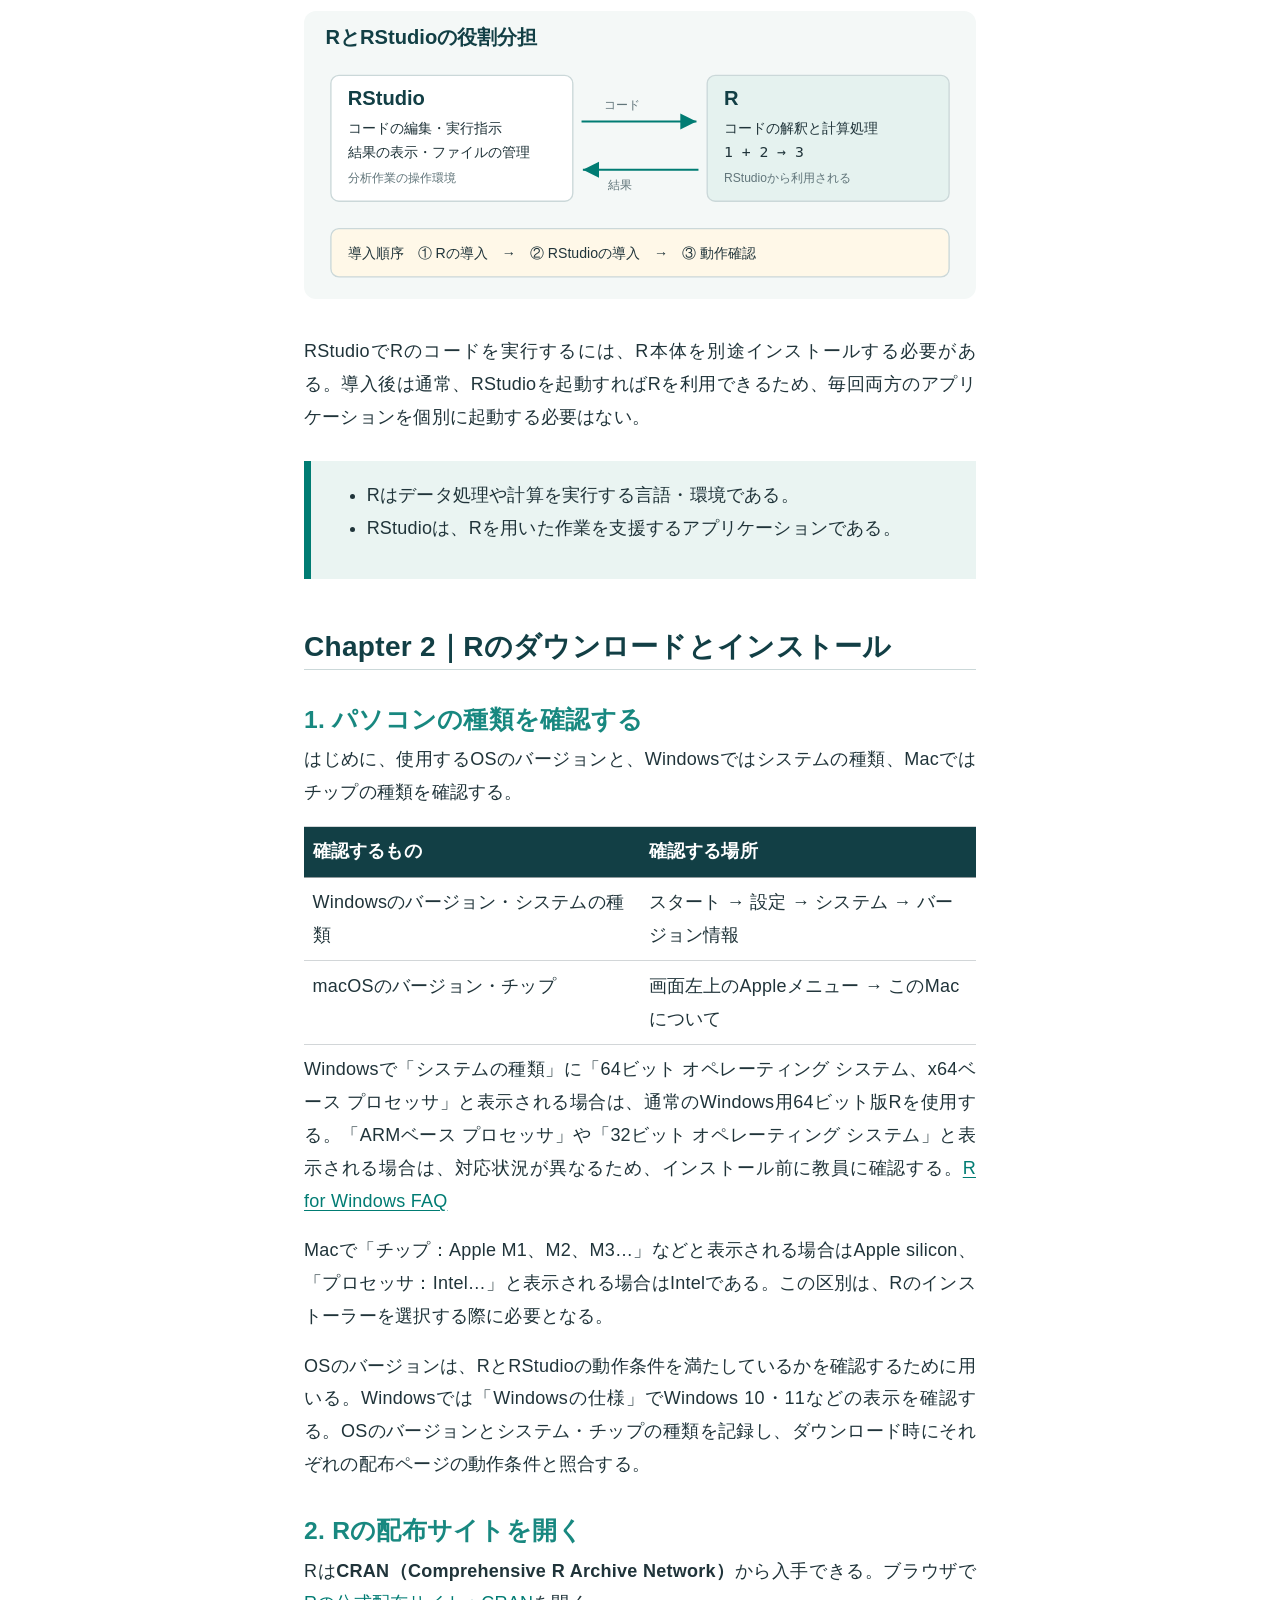
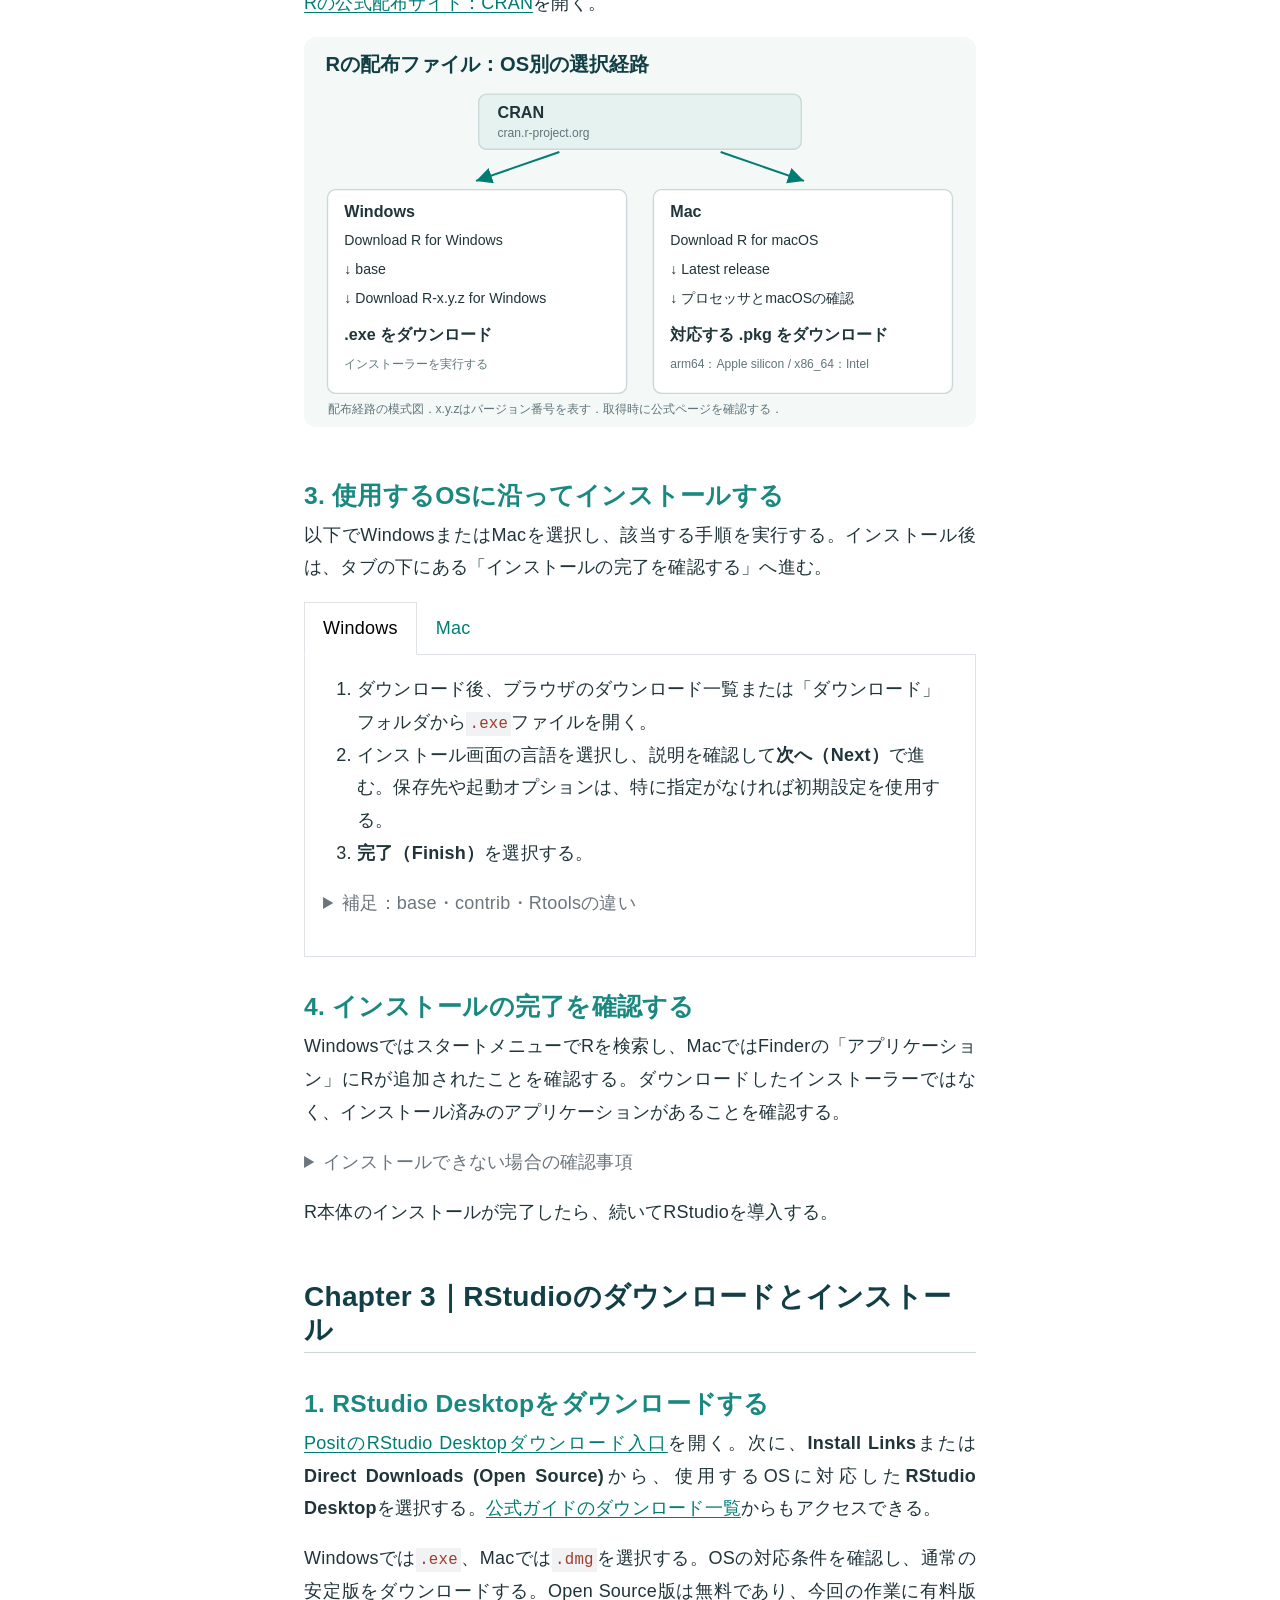
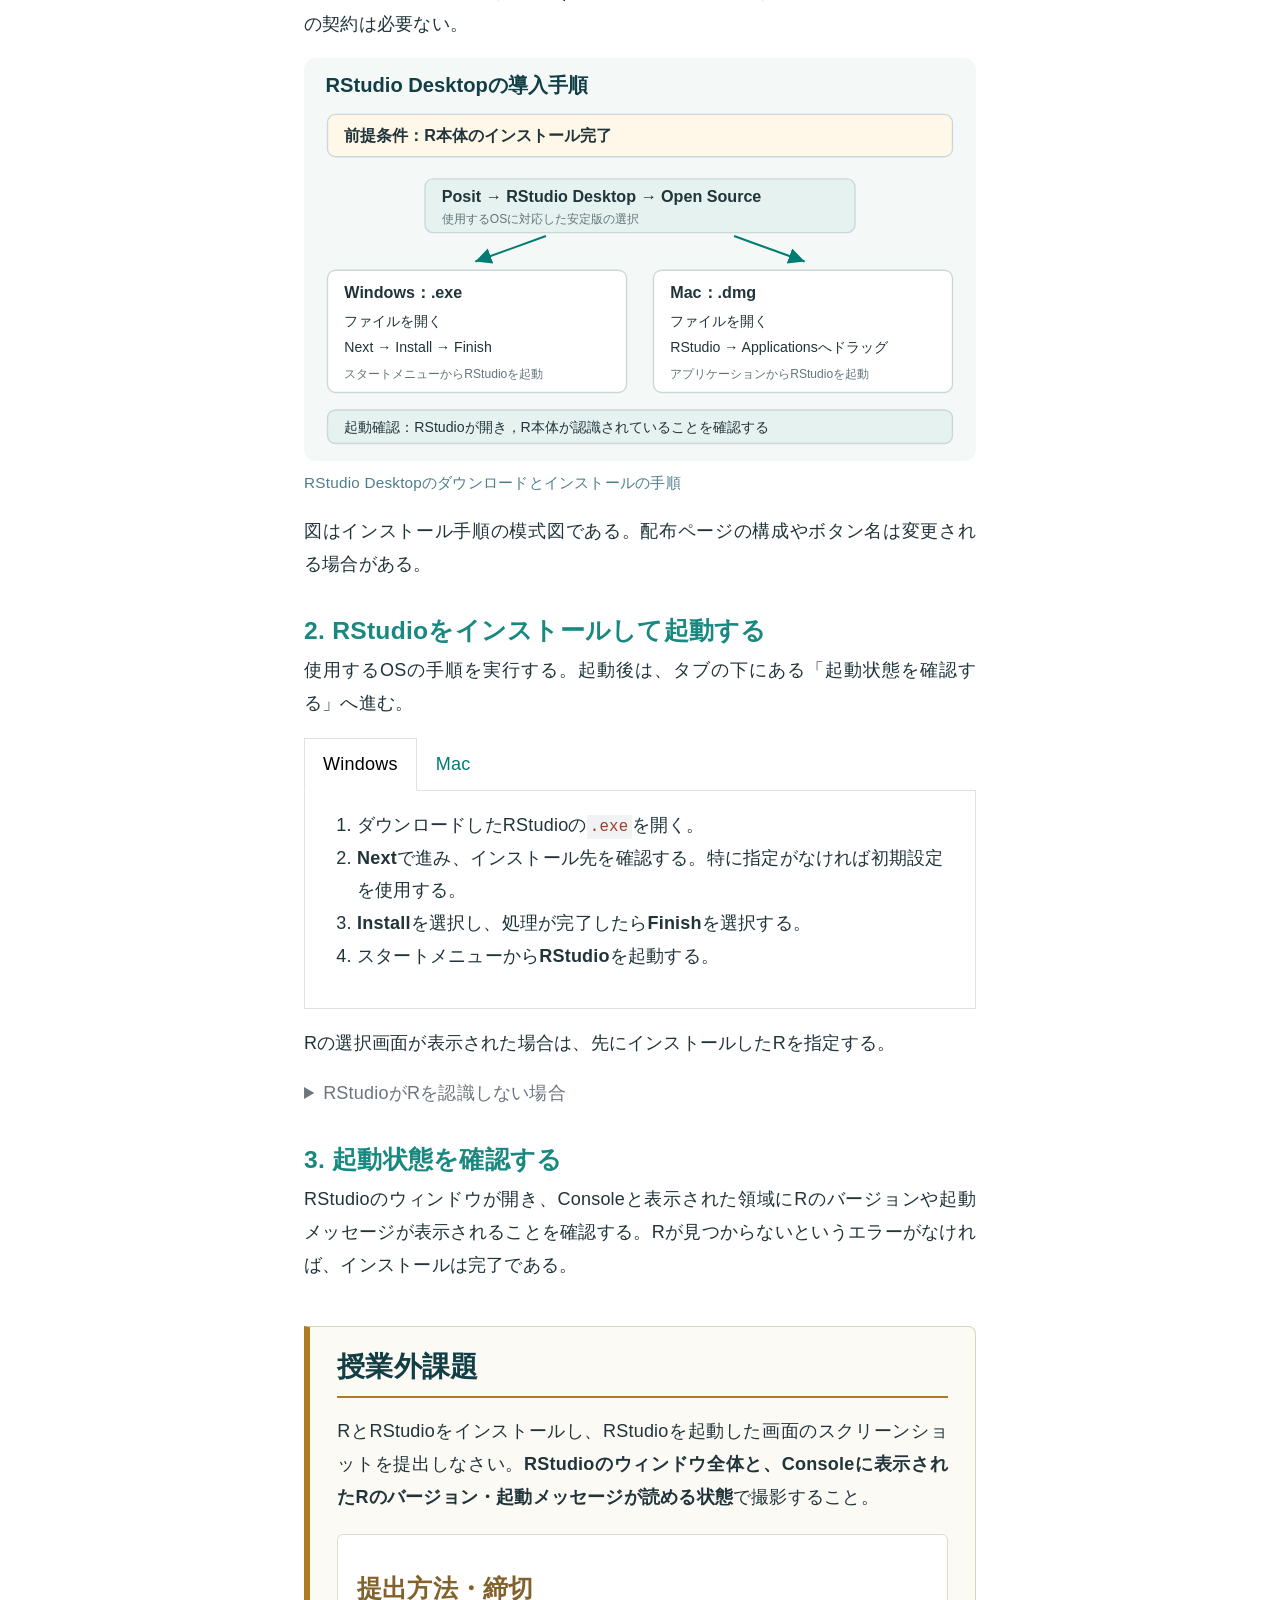
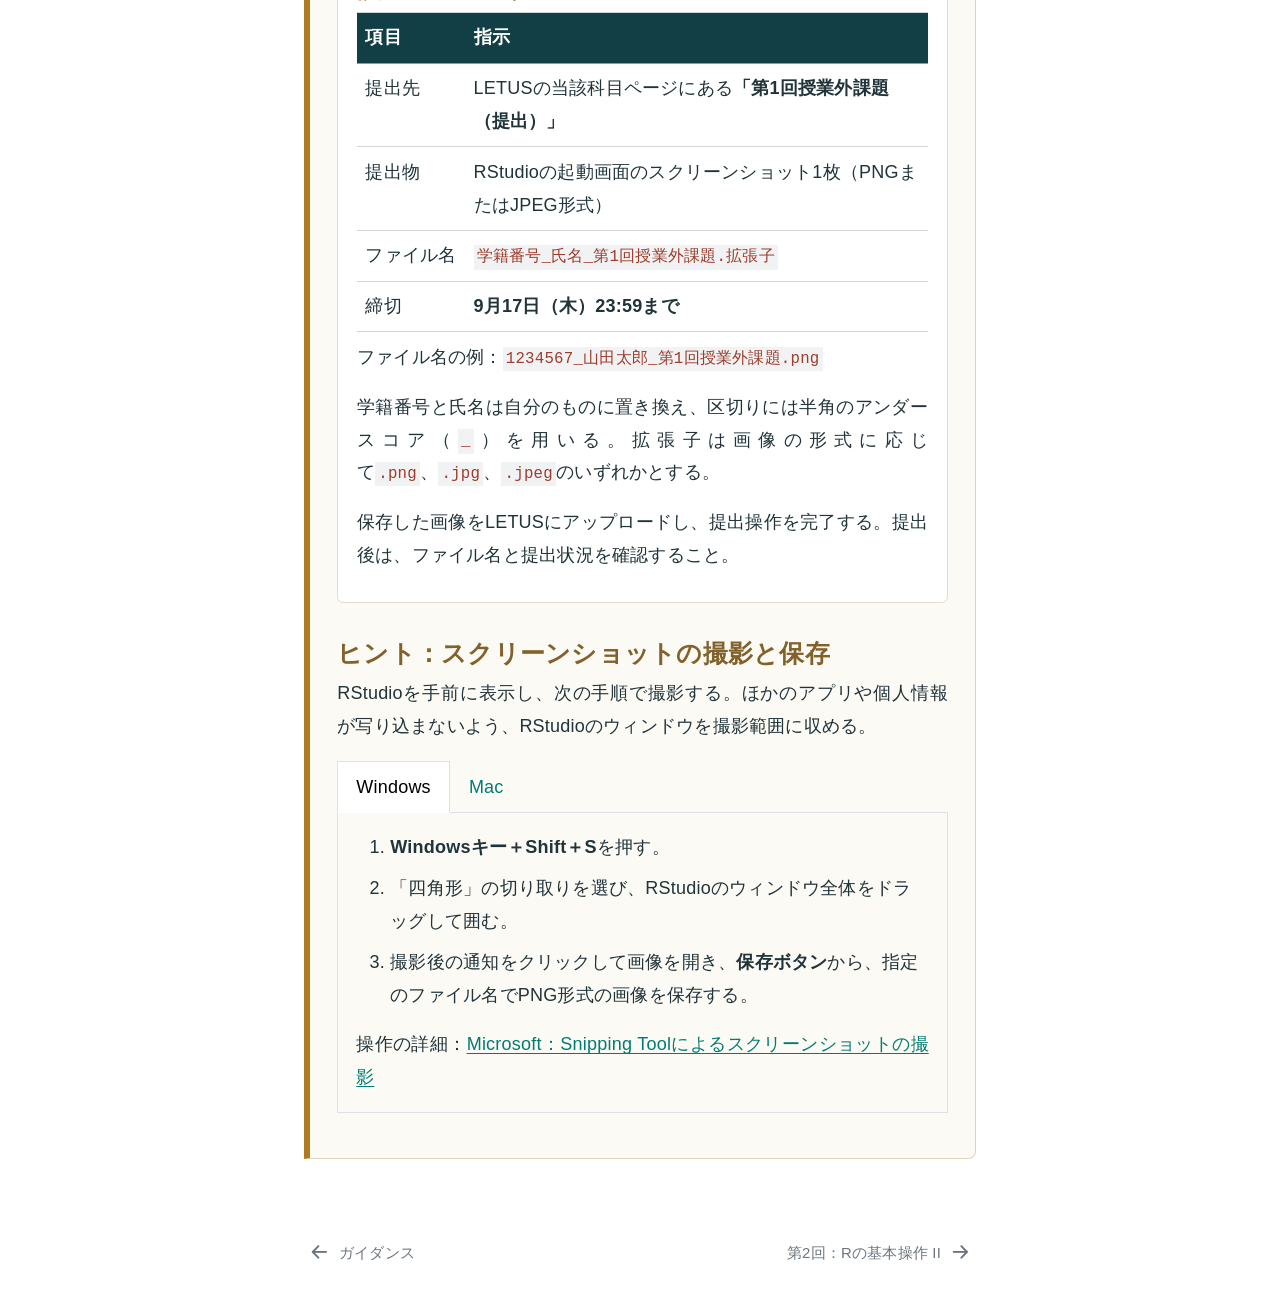
==== commit ed6309b5: "Publish updated course website through lesson 6" ====
--- a/lessons/01/index.html
+++ b/lessons/01/index.html
@@ -147,6 +147,12 @@
   <div class="sidebar-item-container"> 
   <a href="../../lessons/05/index.html" class="sidebar-item-text sidebar-link">
  <span class="menu-text">第5回：Rの基本操作：演習</span></a>
+  </div>
+</li>
+        <li class="sidebar-item">
+  <div class="sidebar-item-container"> 
+  <a href="../../lessons/06/index.html" class="sidebar-item-text sidebar-link">
+ <span class="menu-text">第6回：tidyverse流による財務・株式データ分析</span></a>
   </div>
 </li>
     </ul>
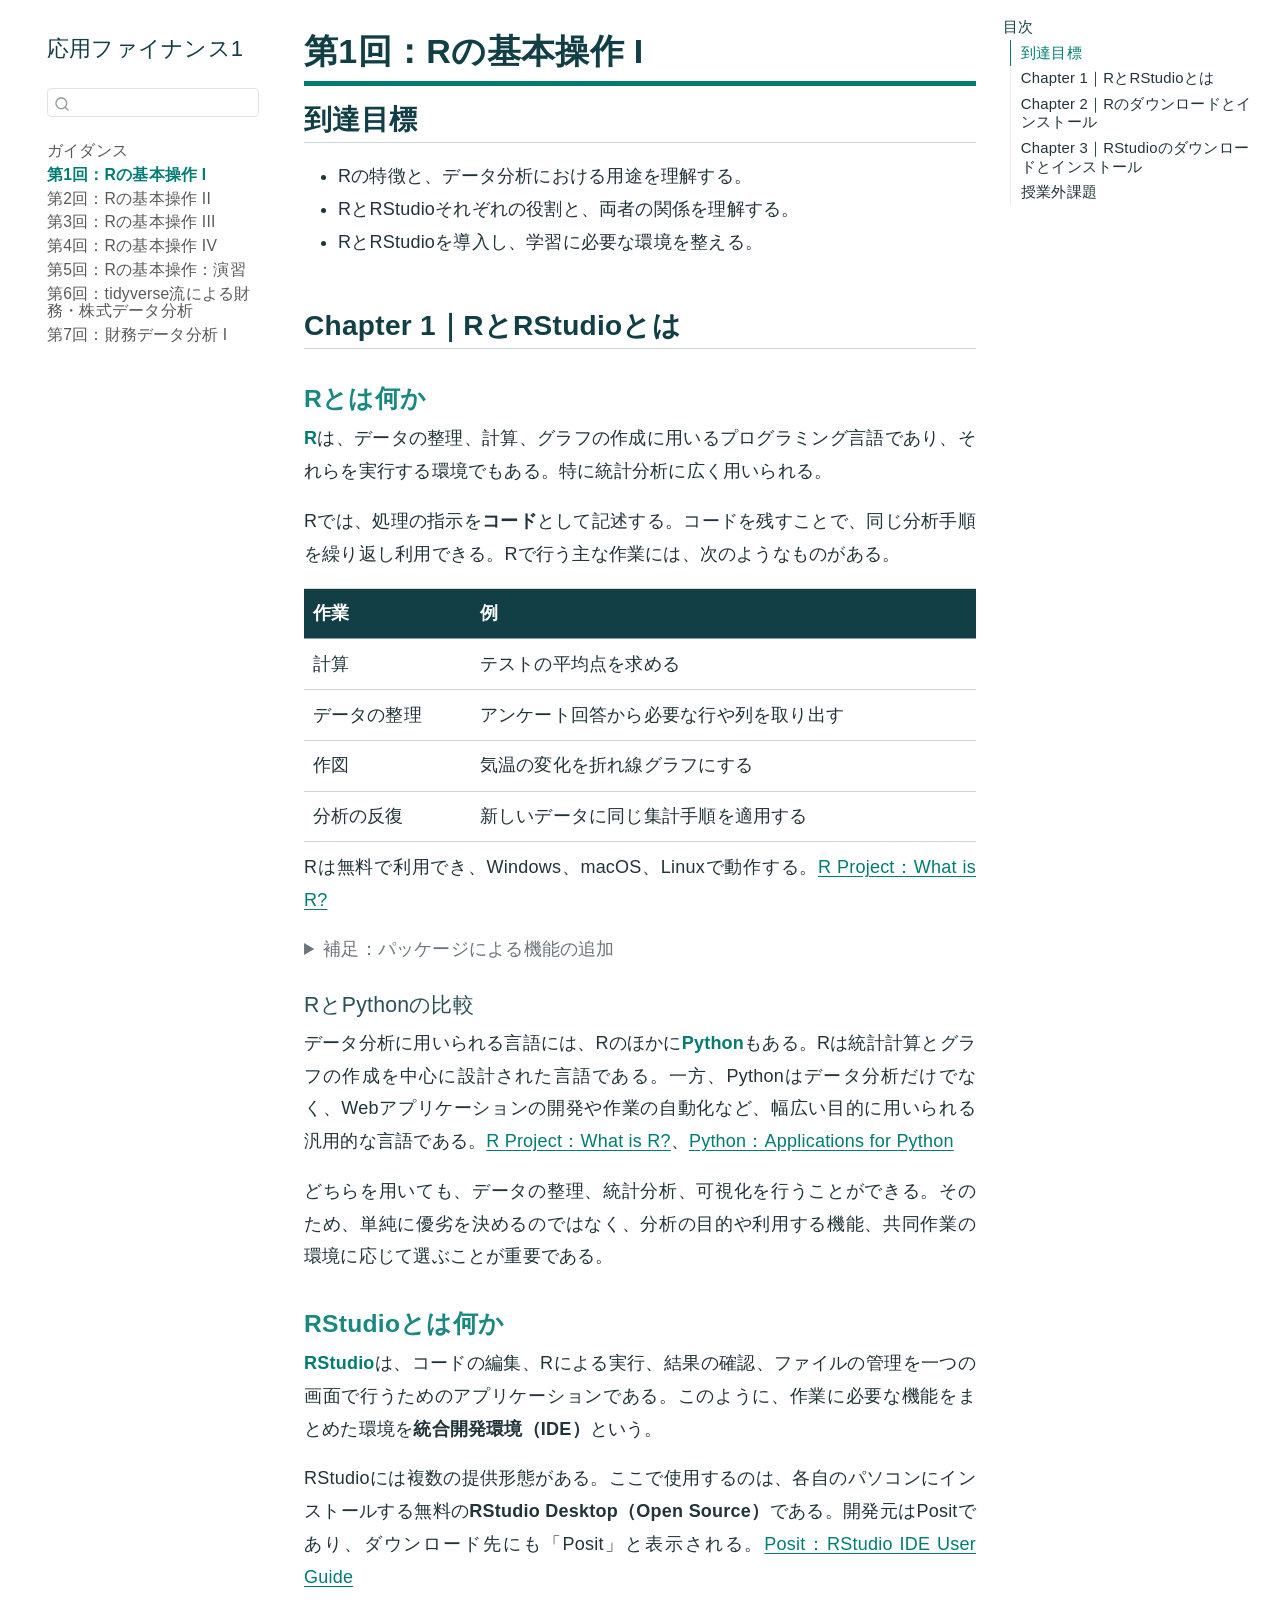
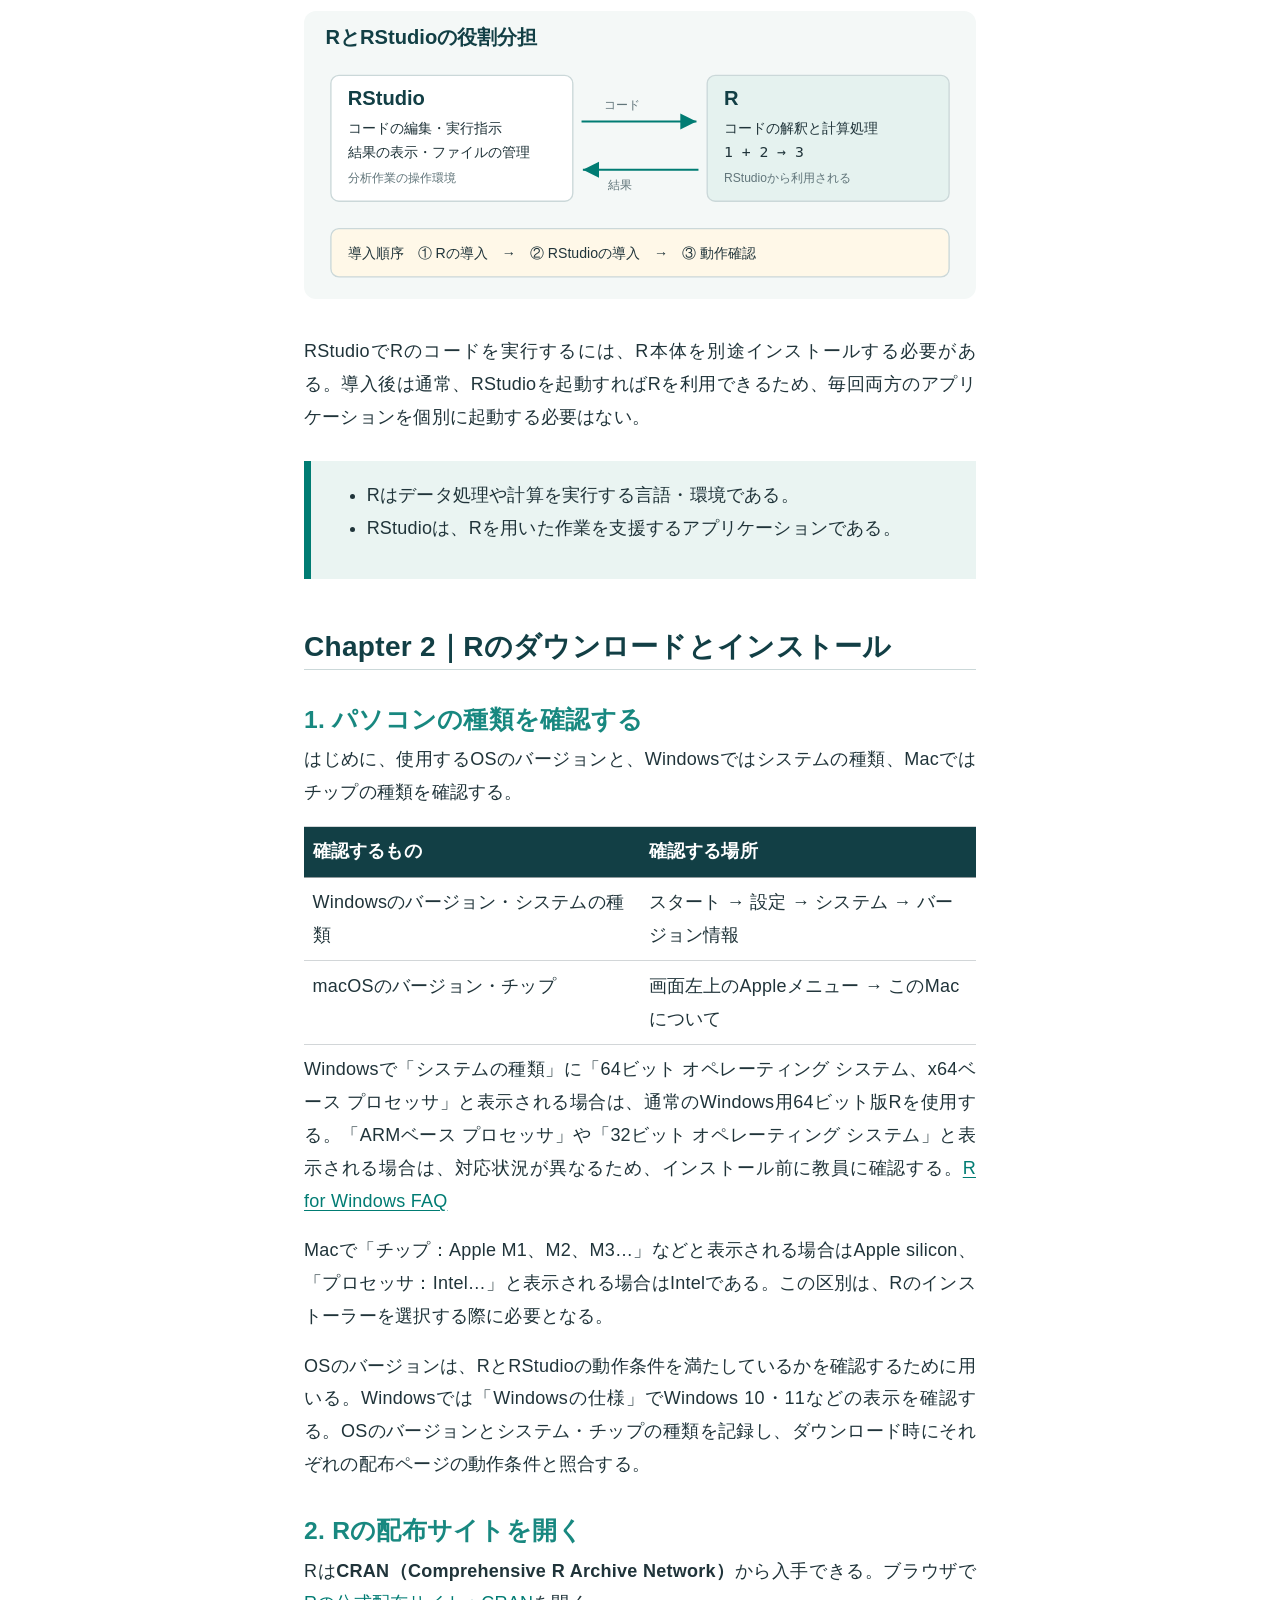
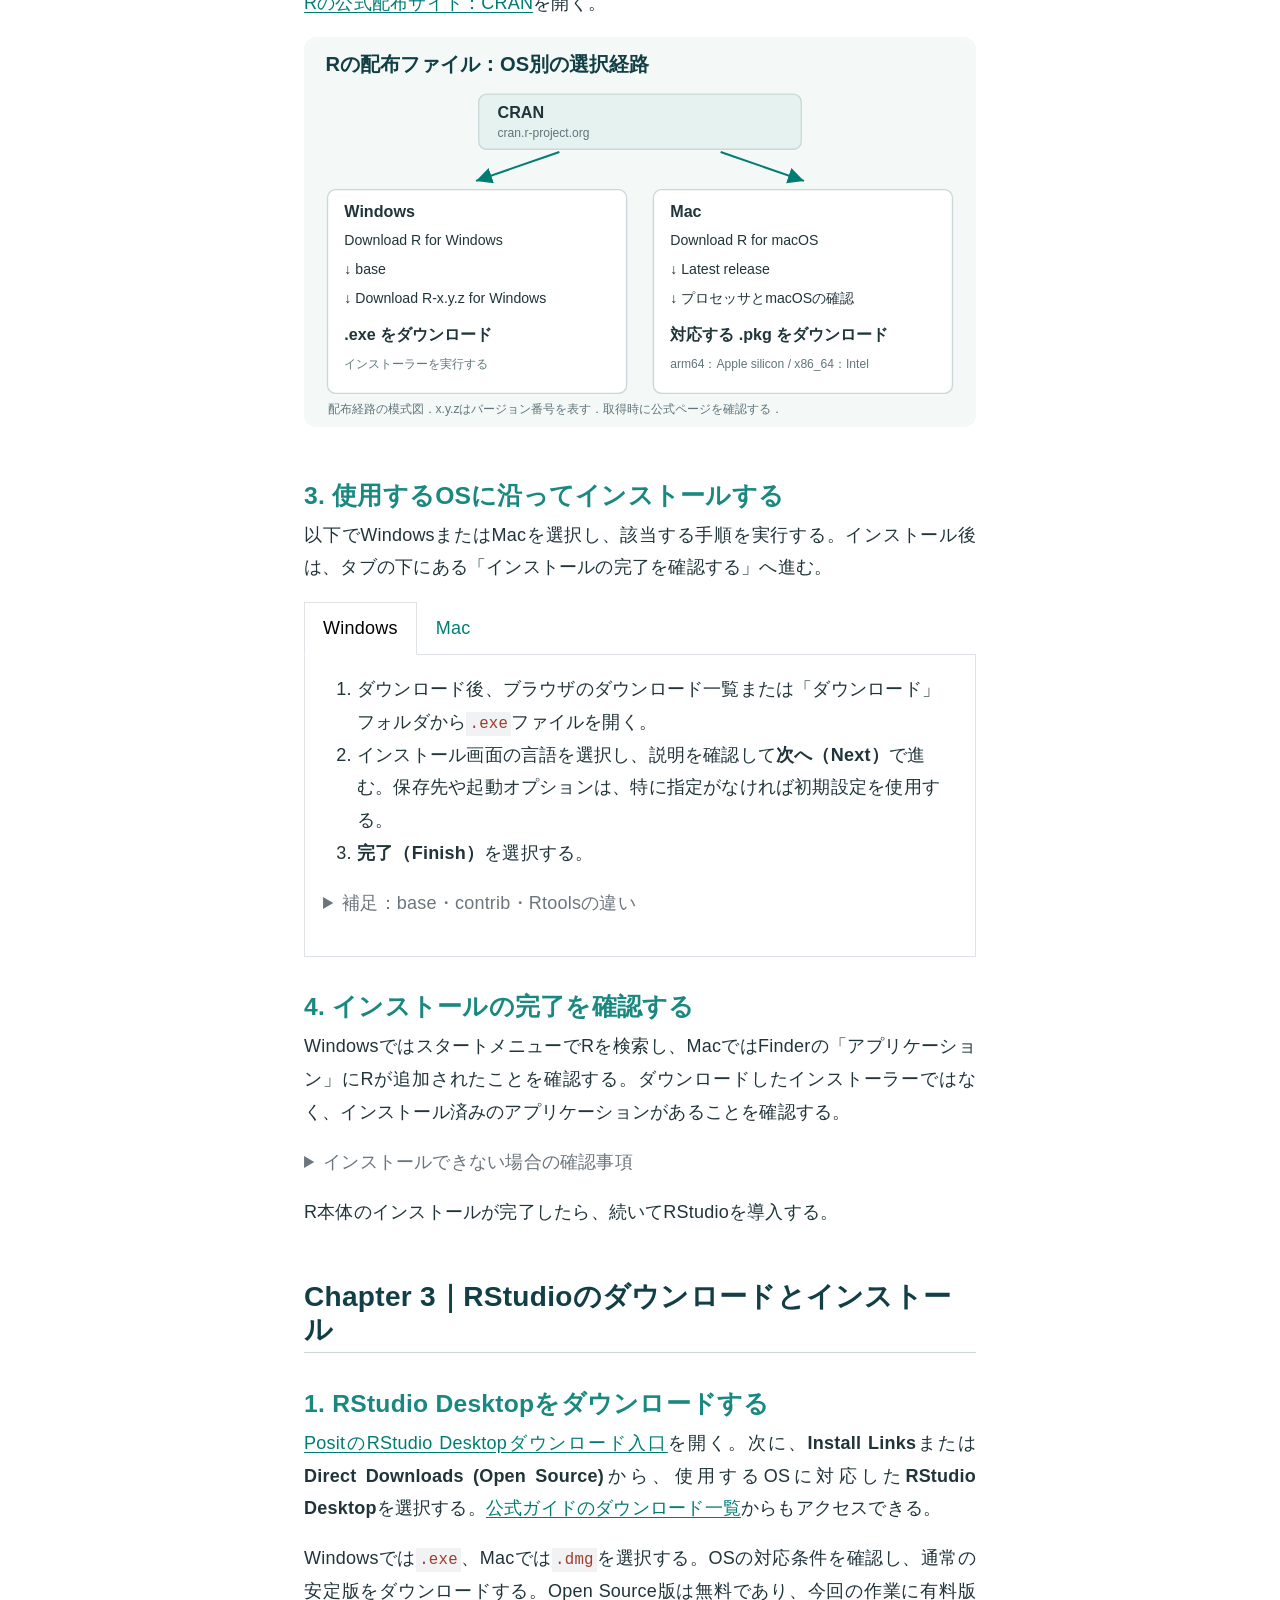
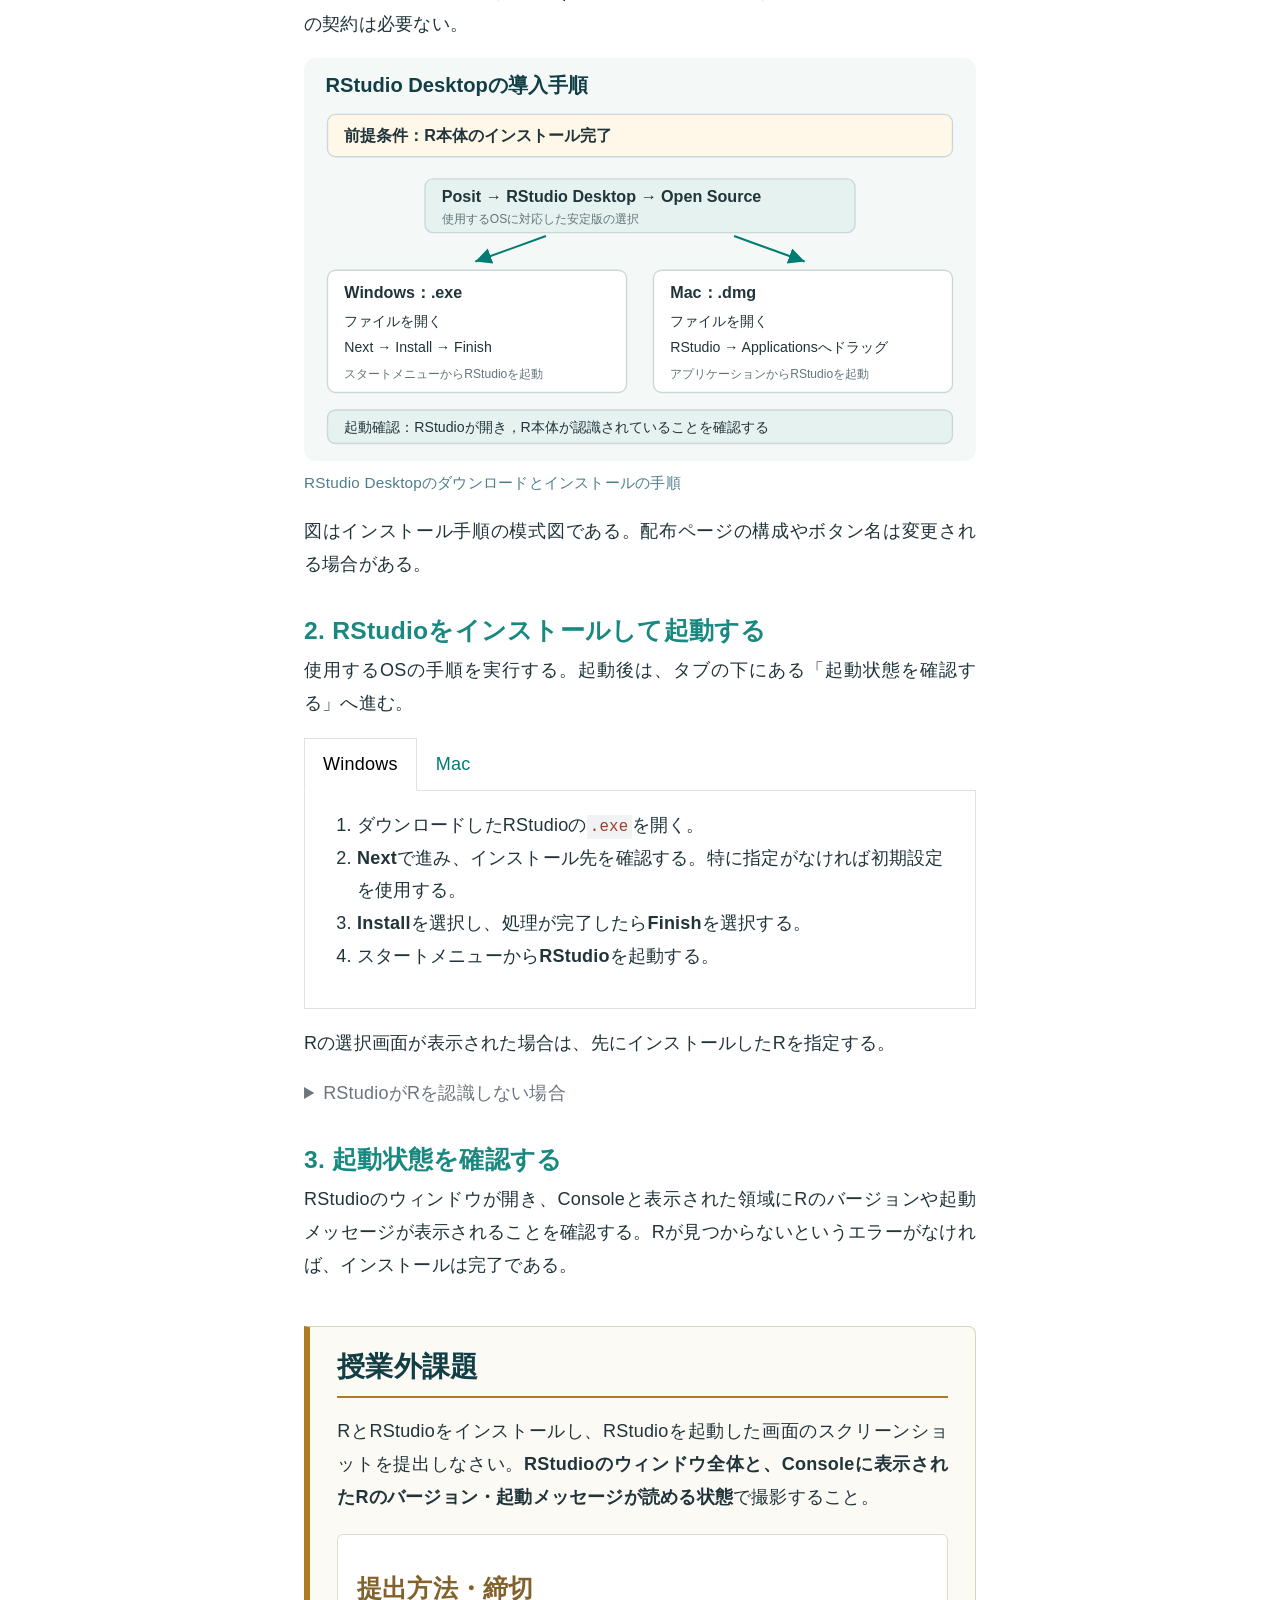
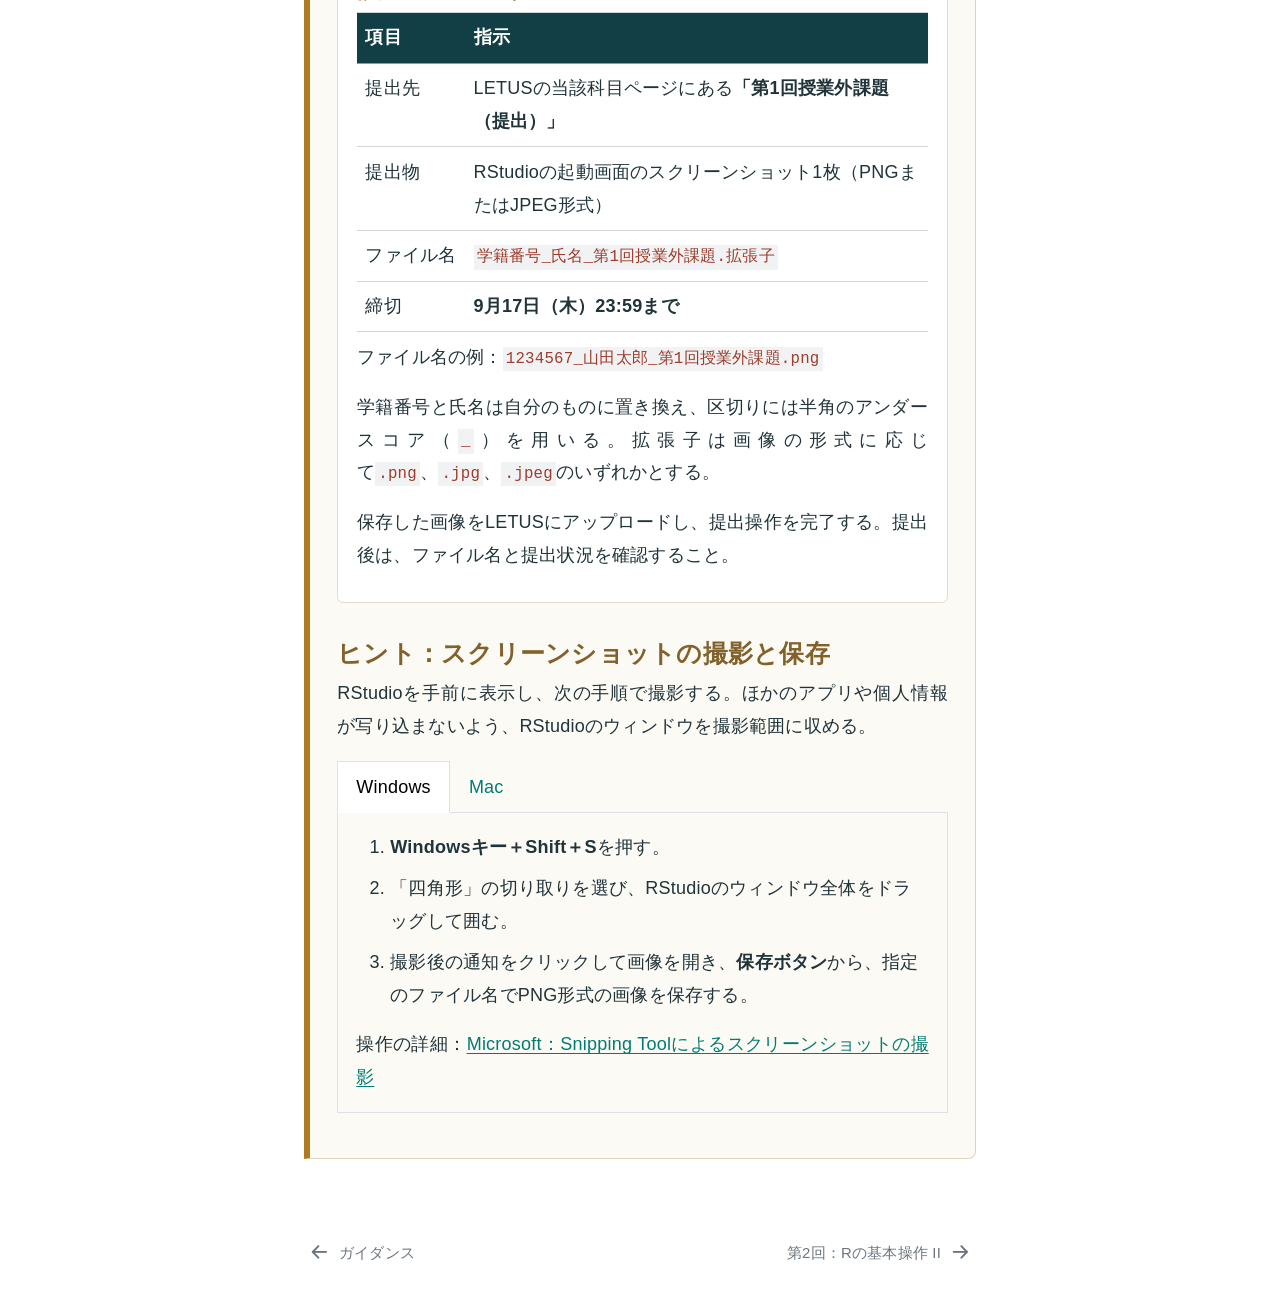
==== commit 7048f47a: "Publish lesson 7 financial data analysis and EDINET downloads" ====
--- a/lessons/01/index.html
+++ b/lessons/01/index.html
@@ -153,6 +153,12 @@
   <div class="sidebar-item-container"> 
   <a href="../../lessons/06/index.html" class="sidebar-item-text sidebar-link">
  <span class="menu-text">第6回：tidyverse流による財務・株式データ分析</span></a>
+  </div>
+</li>
+        <li class="sidebar-item">
+  <div class="sidebar-item-container"> 
+  <a href="../../lessons/07/index.html" class="sidebar-item-text sidebar-link">
+ <span class="menu-text">第7回：財務データ分析 I</span></a>
   </div>
 </li>
     </ul>
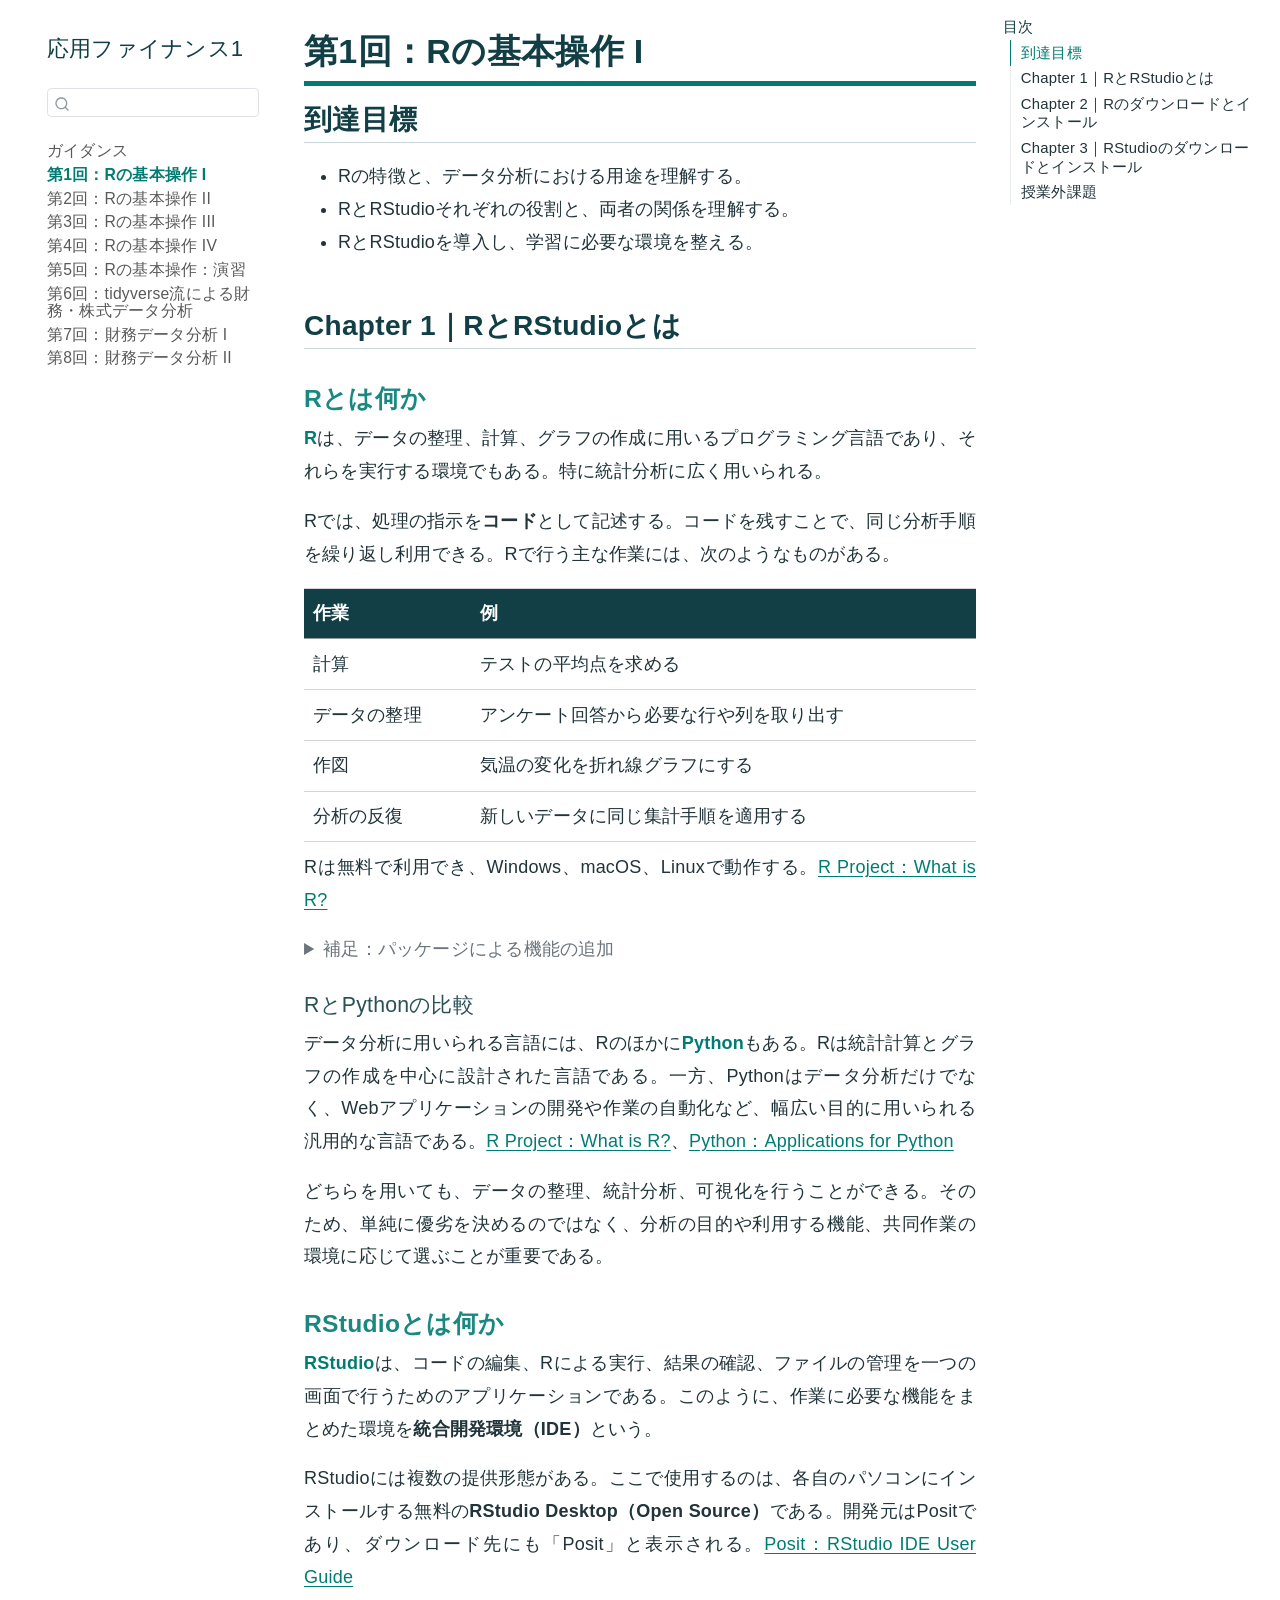
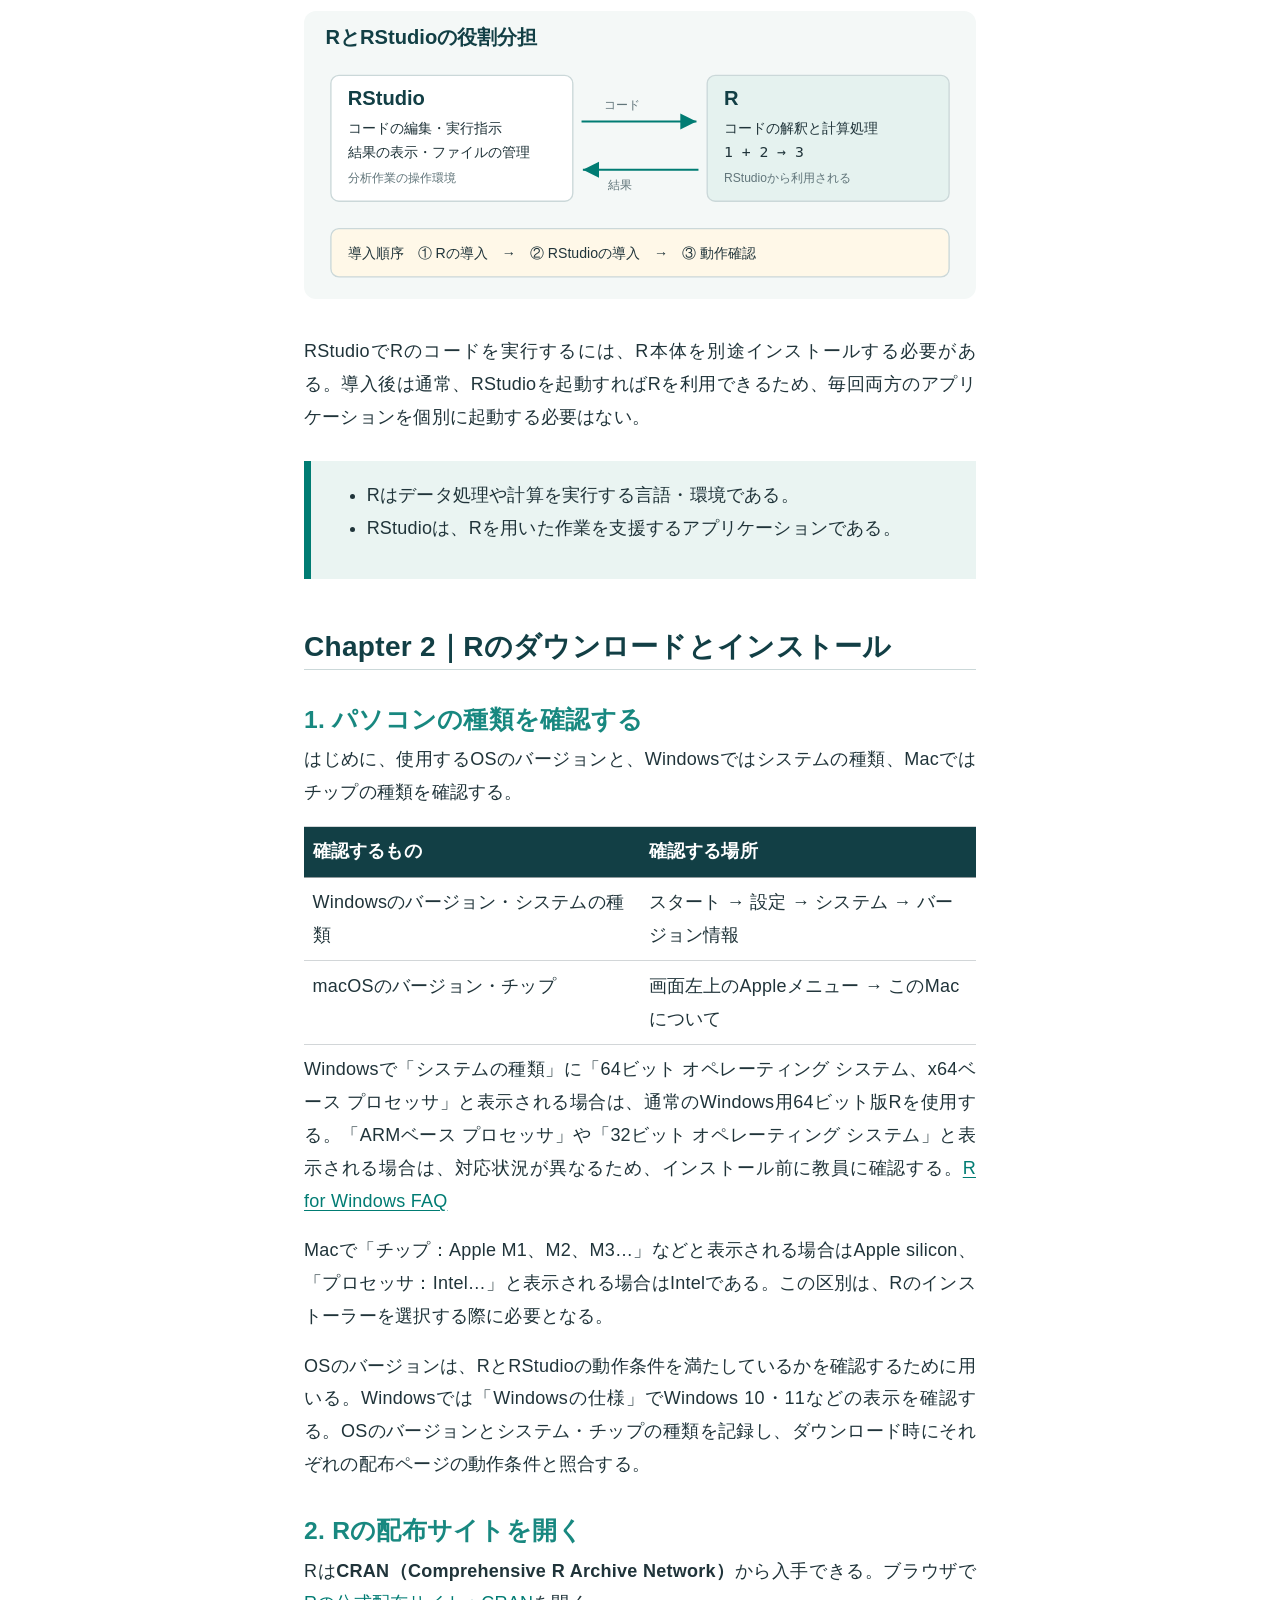
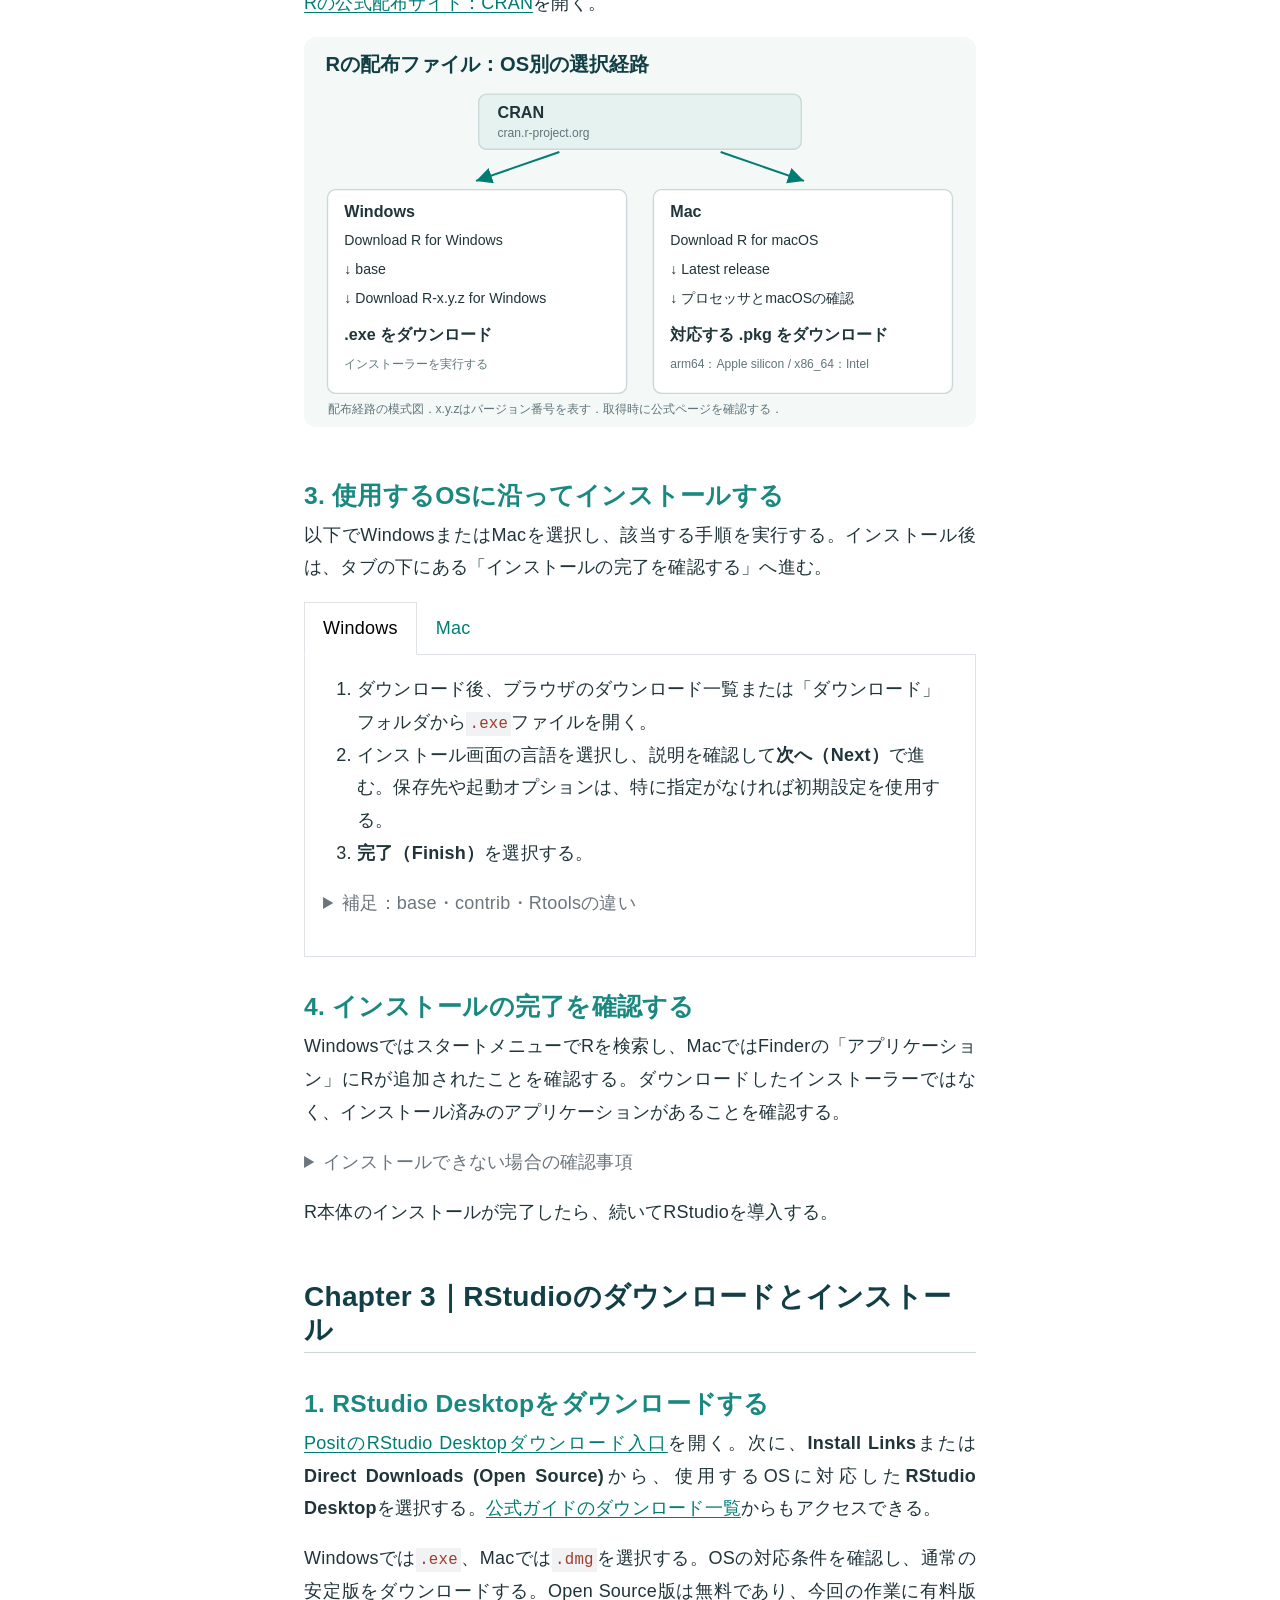
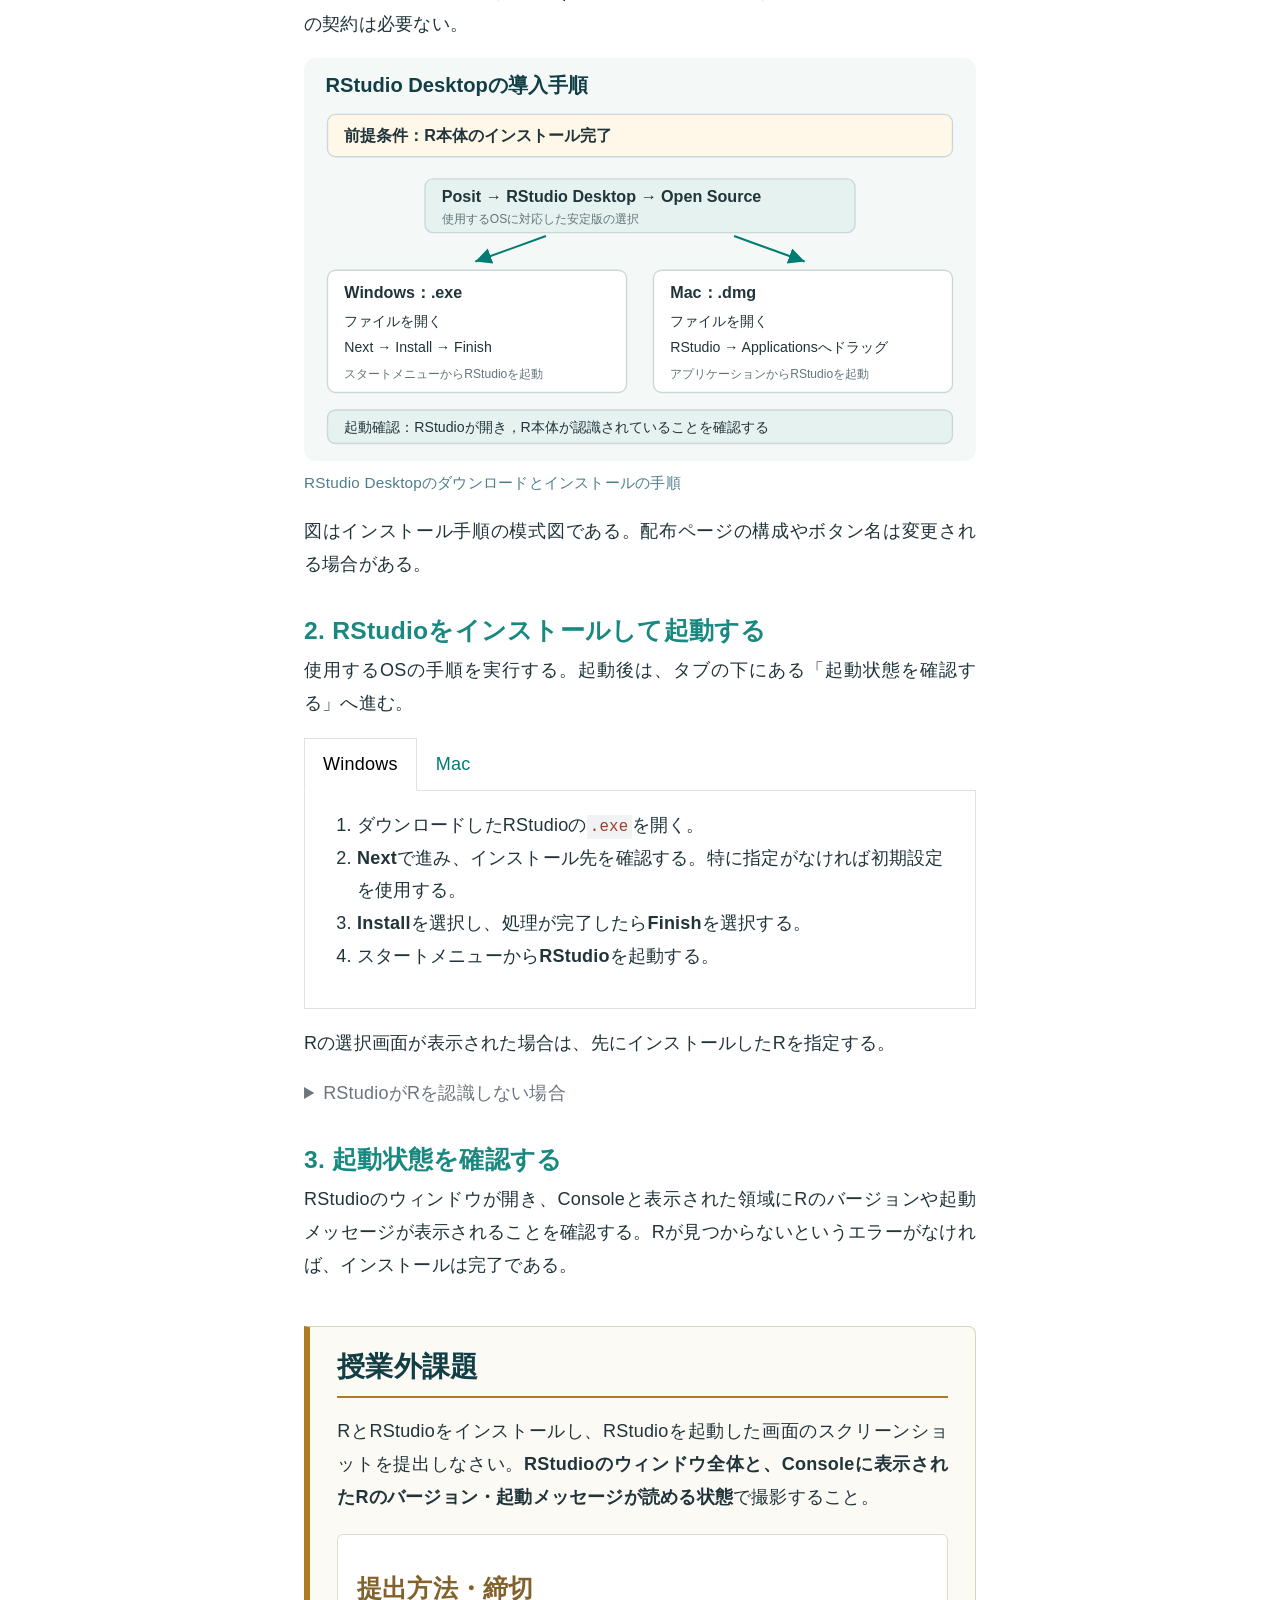
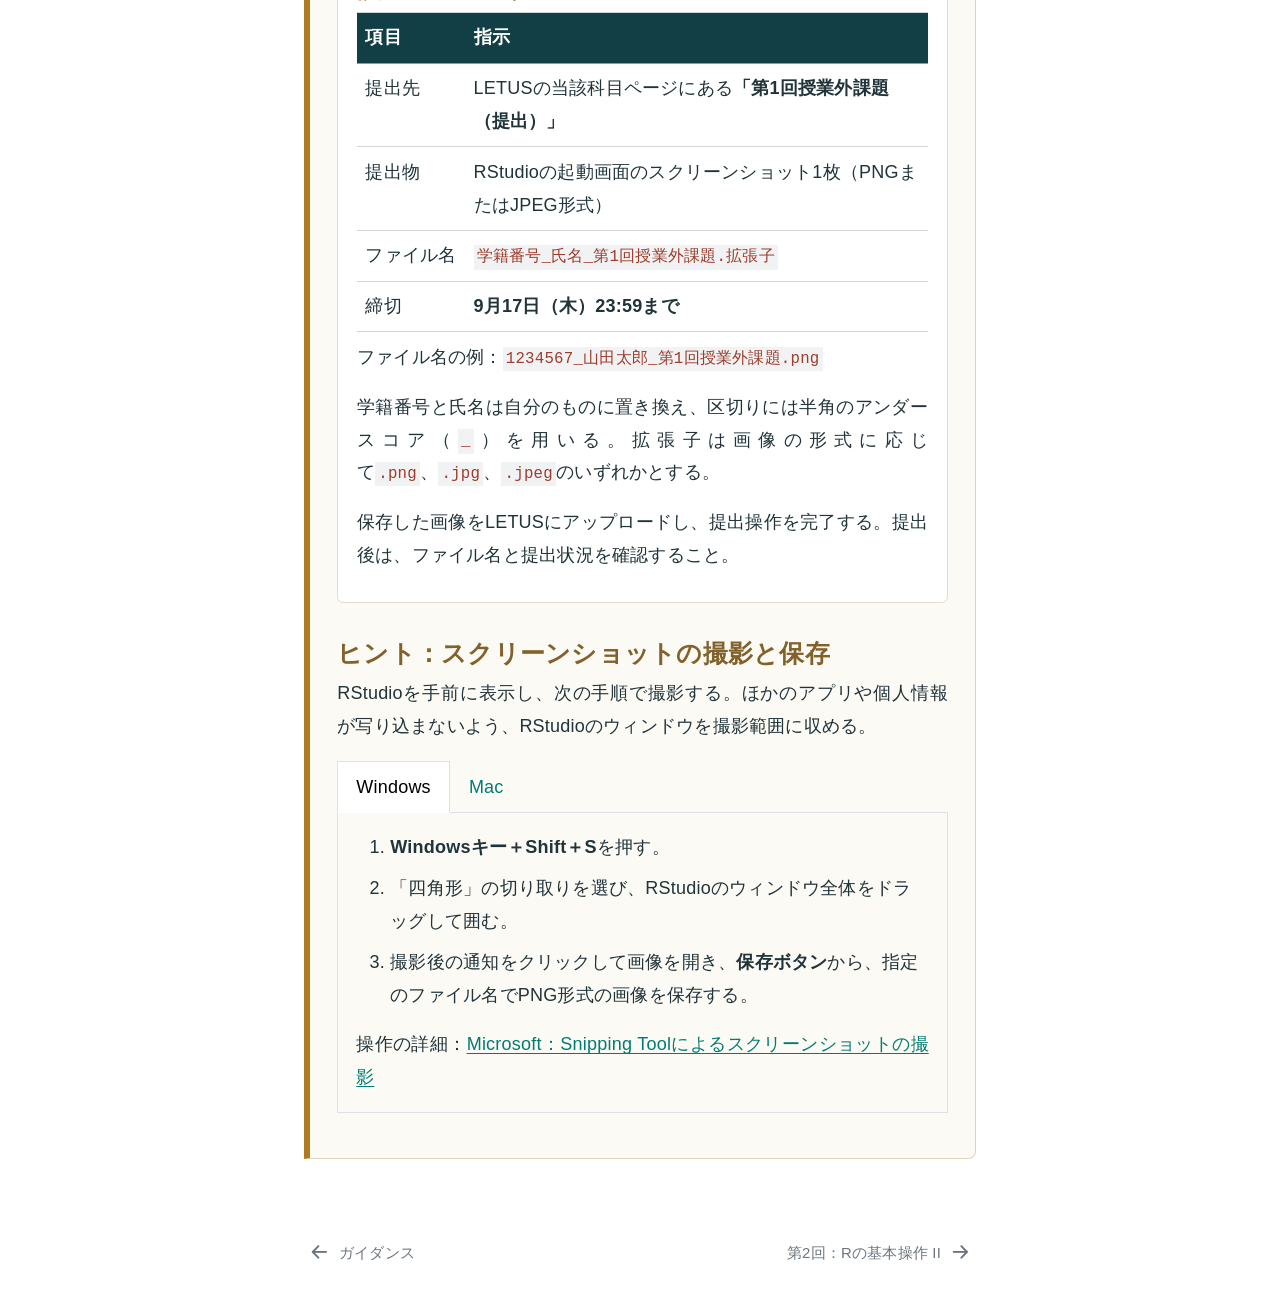
==== commit 525fc0a7: "Publish lesson 8 financial data analysis" ====
--- a/lessons/01/index.html
+++ b/lessons/01/index.html
@@ -159,6 +159,12 @@
   <div class="sidebar-item-container"> 
   <a href="../../lessons/07/index.html" class="sidebar-item-text sidebar-link">
  <span class="menu-text">第7回：財務データ分析 I</span></a>
+  </div>
+</li>
+        <li class="sidebar-item">
+  <div class="sidebar-item-container"> 
+  <a href="../../lessons/08/index.html" class="sidebar-item-text sidebar-link">
+ <span class="menu-text">第8回：財務データ分析 II</span></a>
   </div>
 </li>
     </ul>
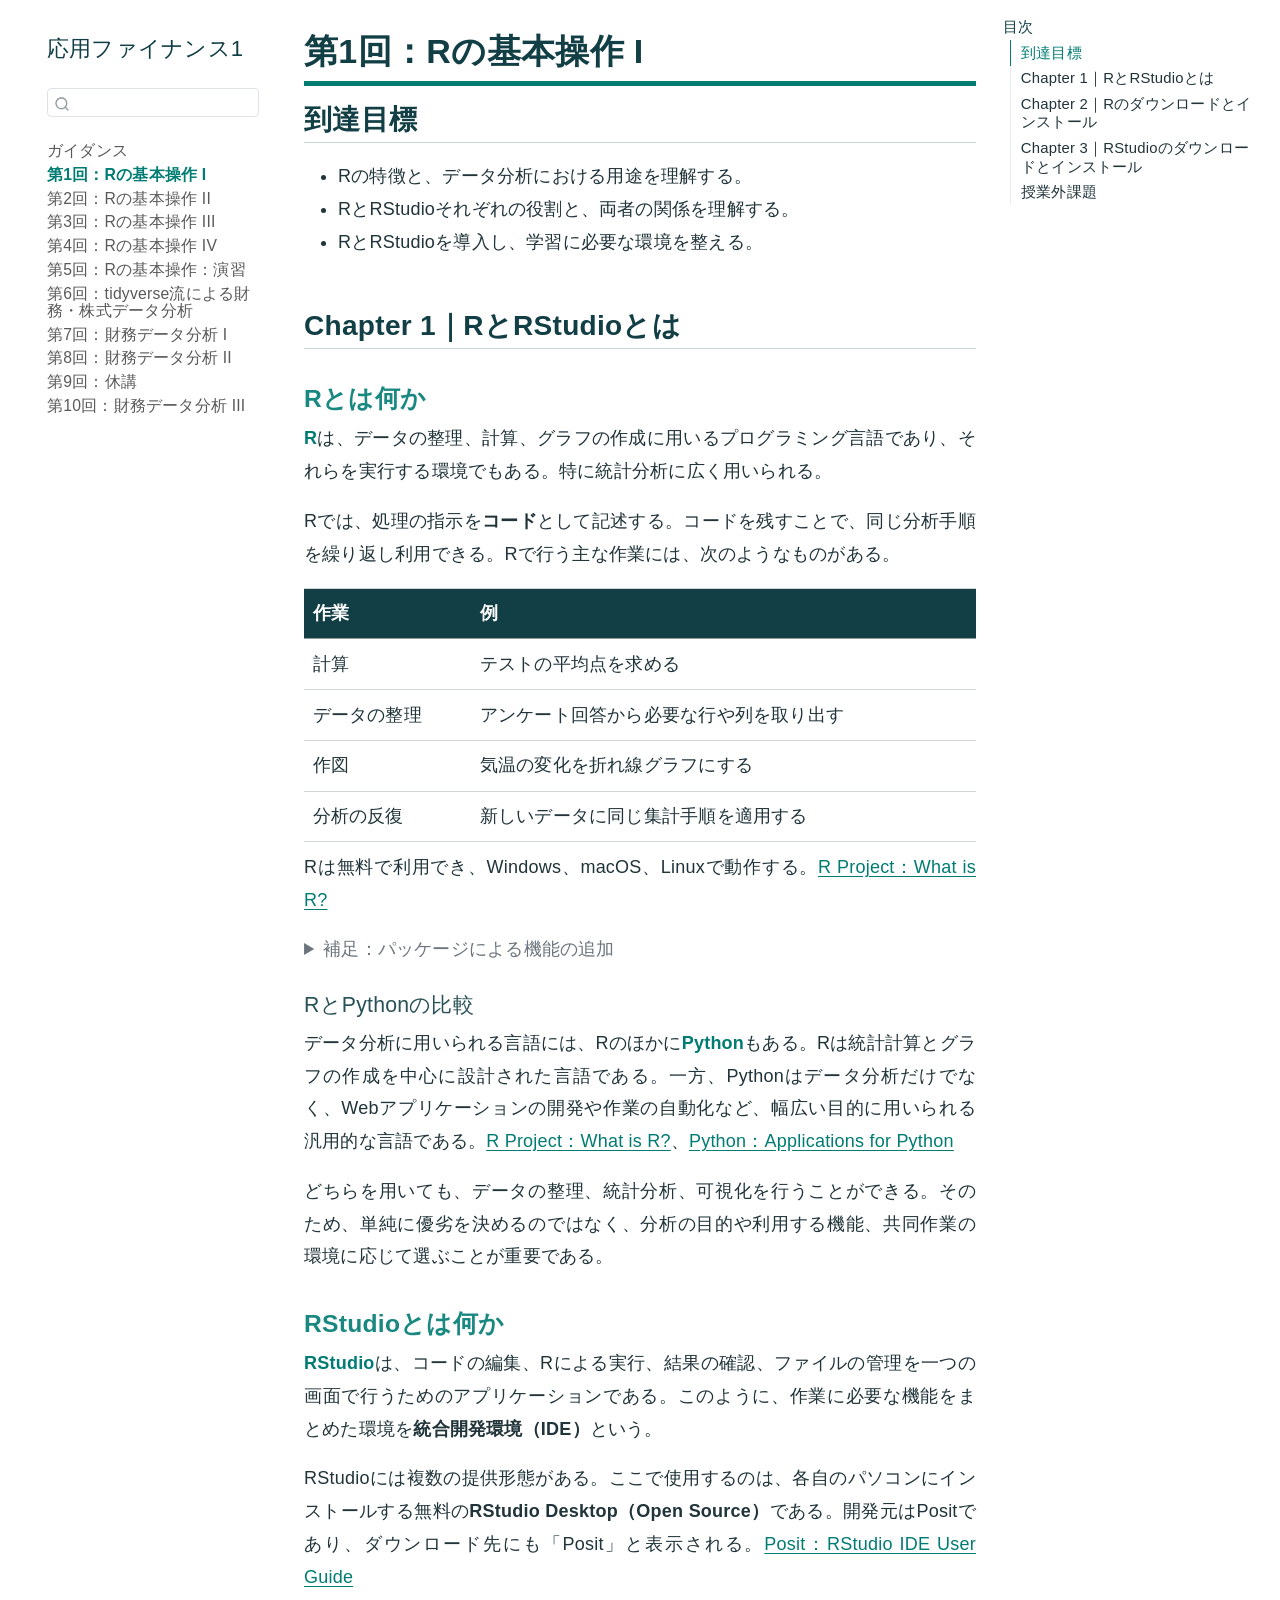
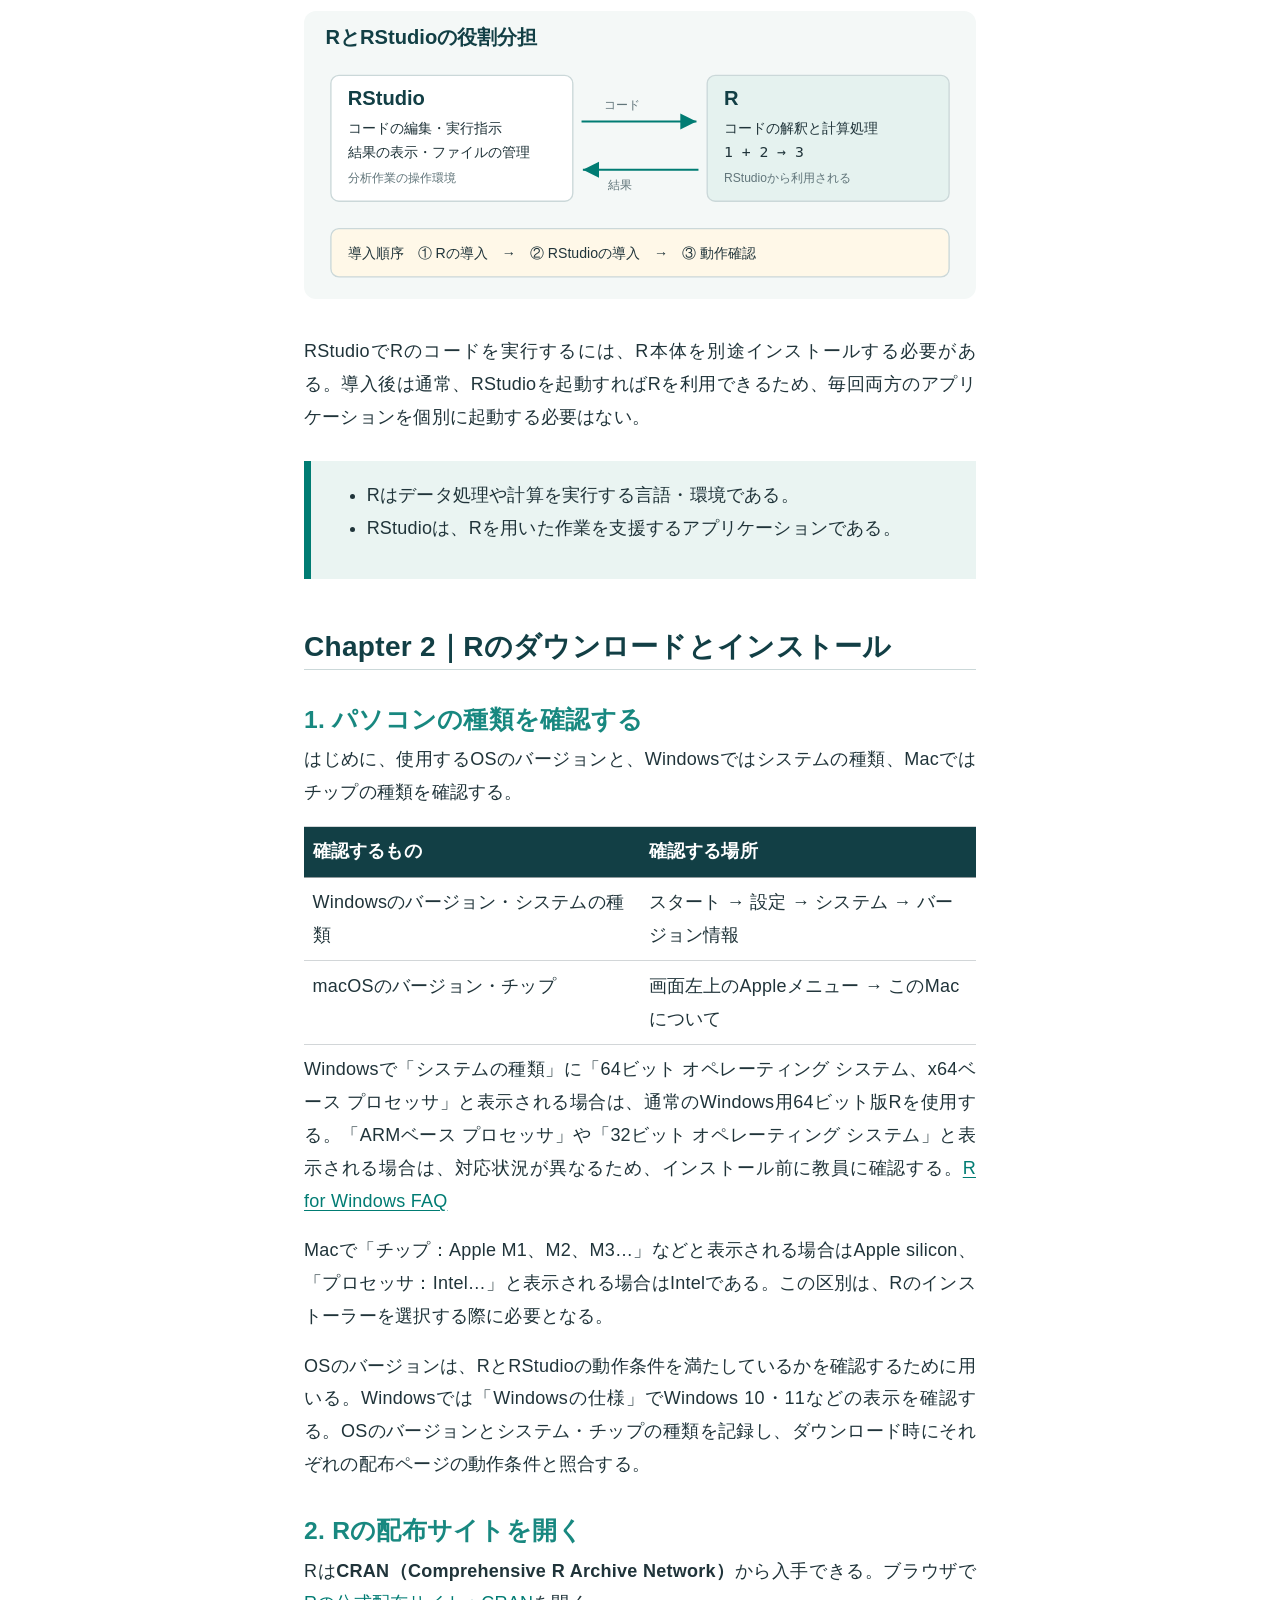
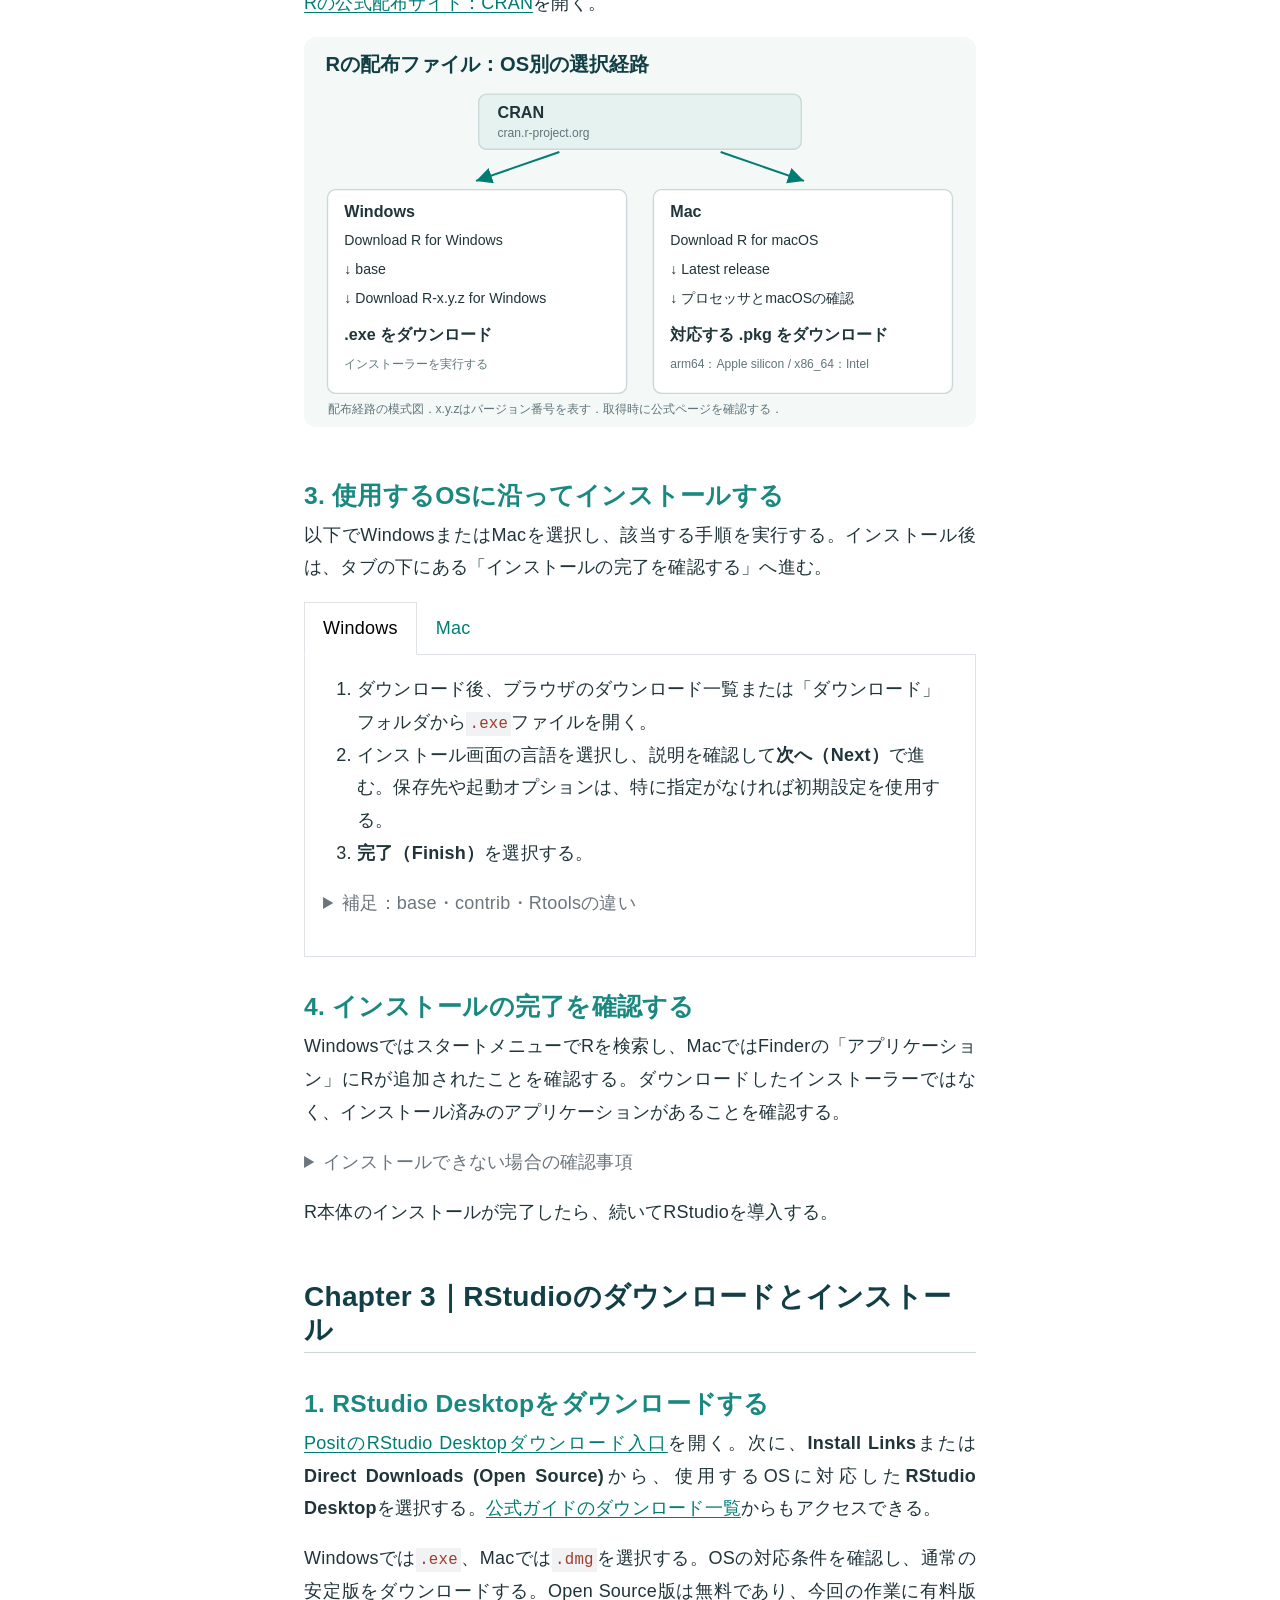
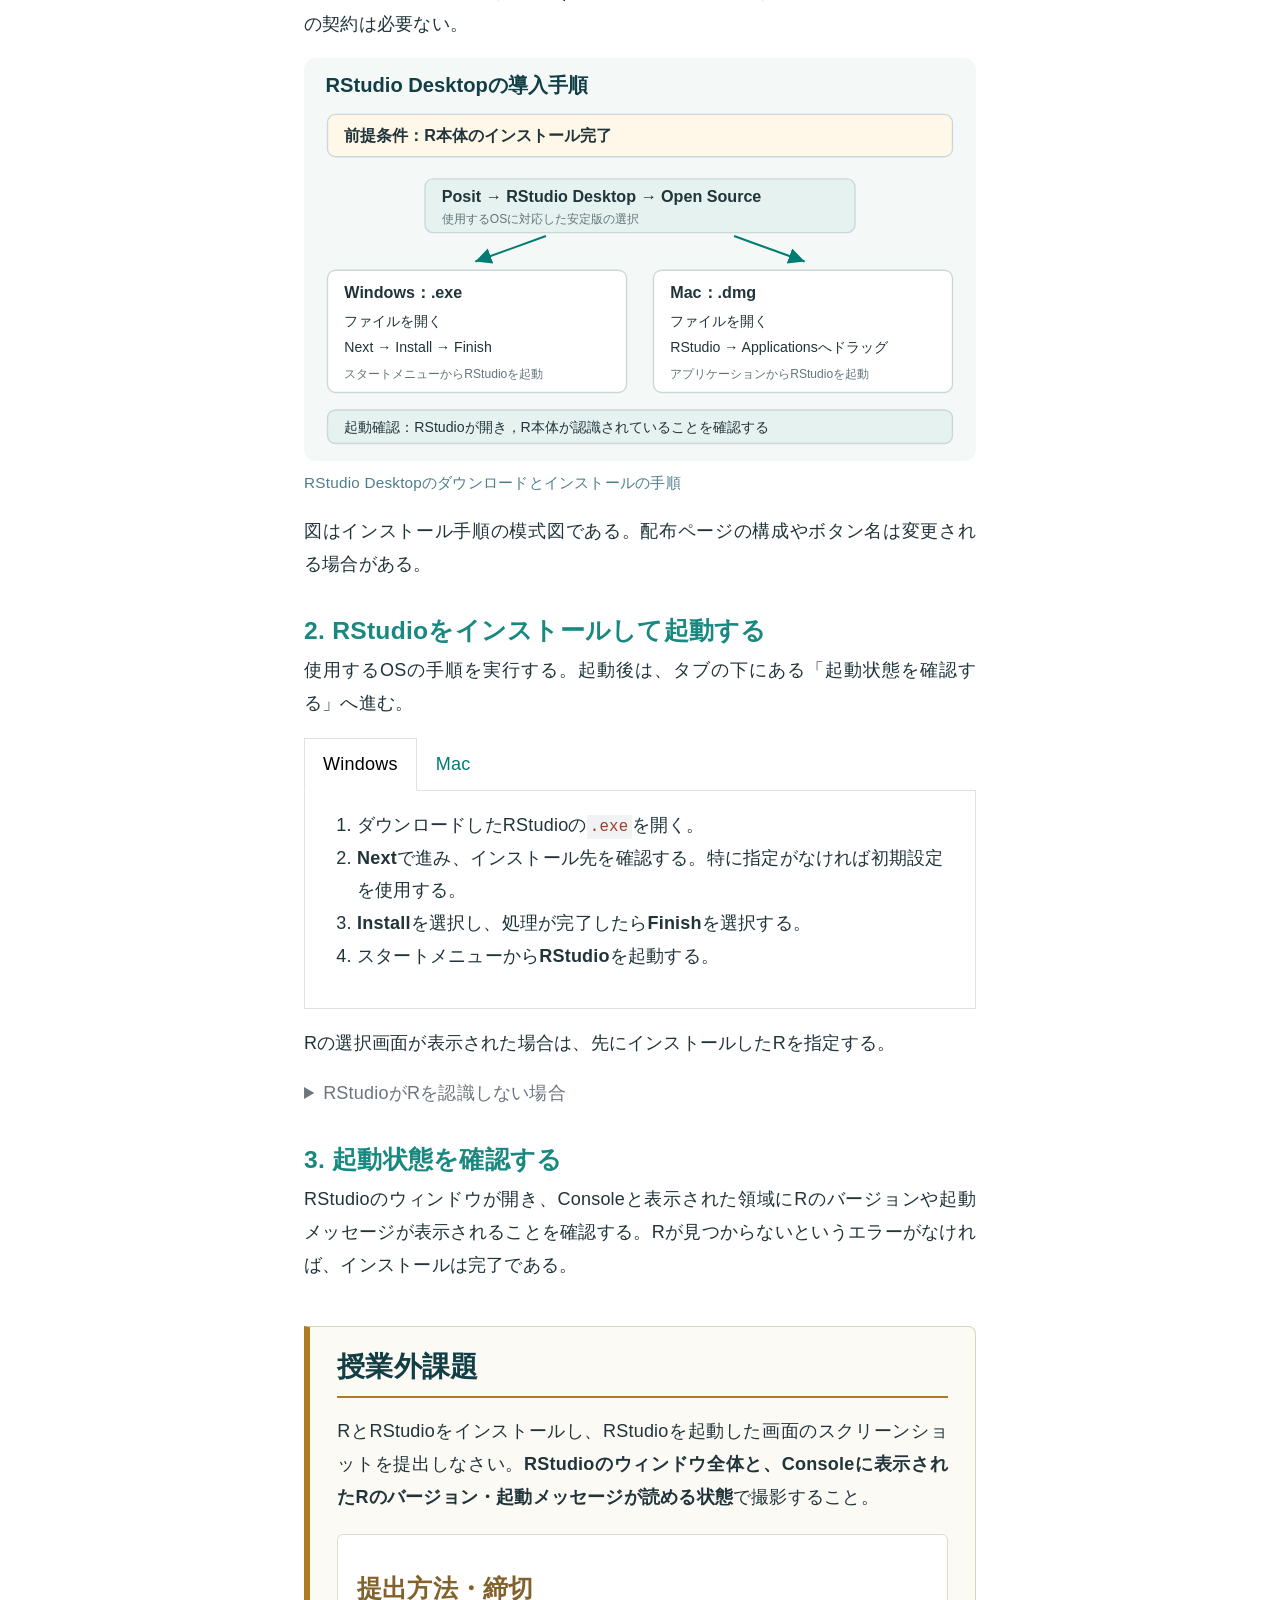
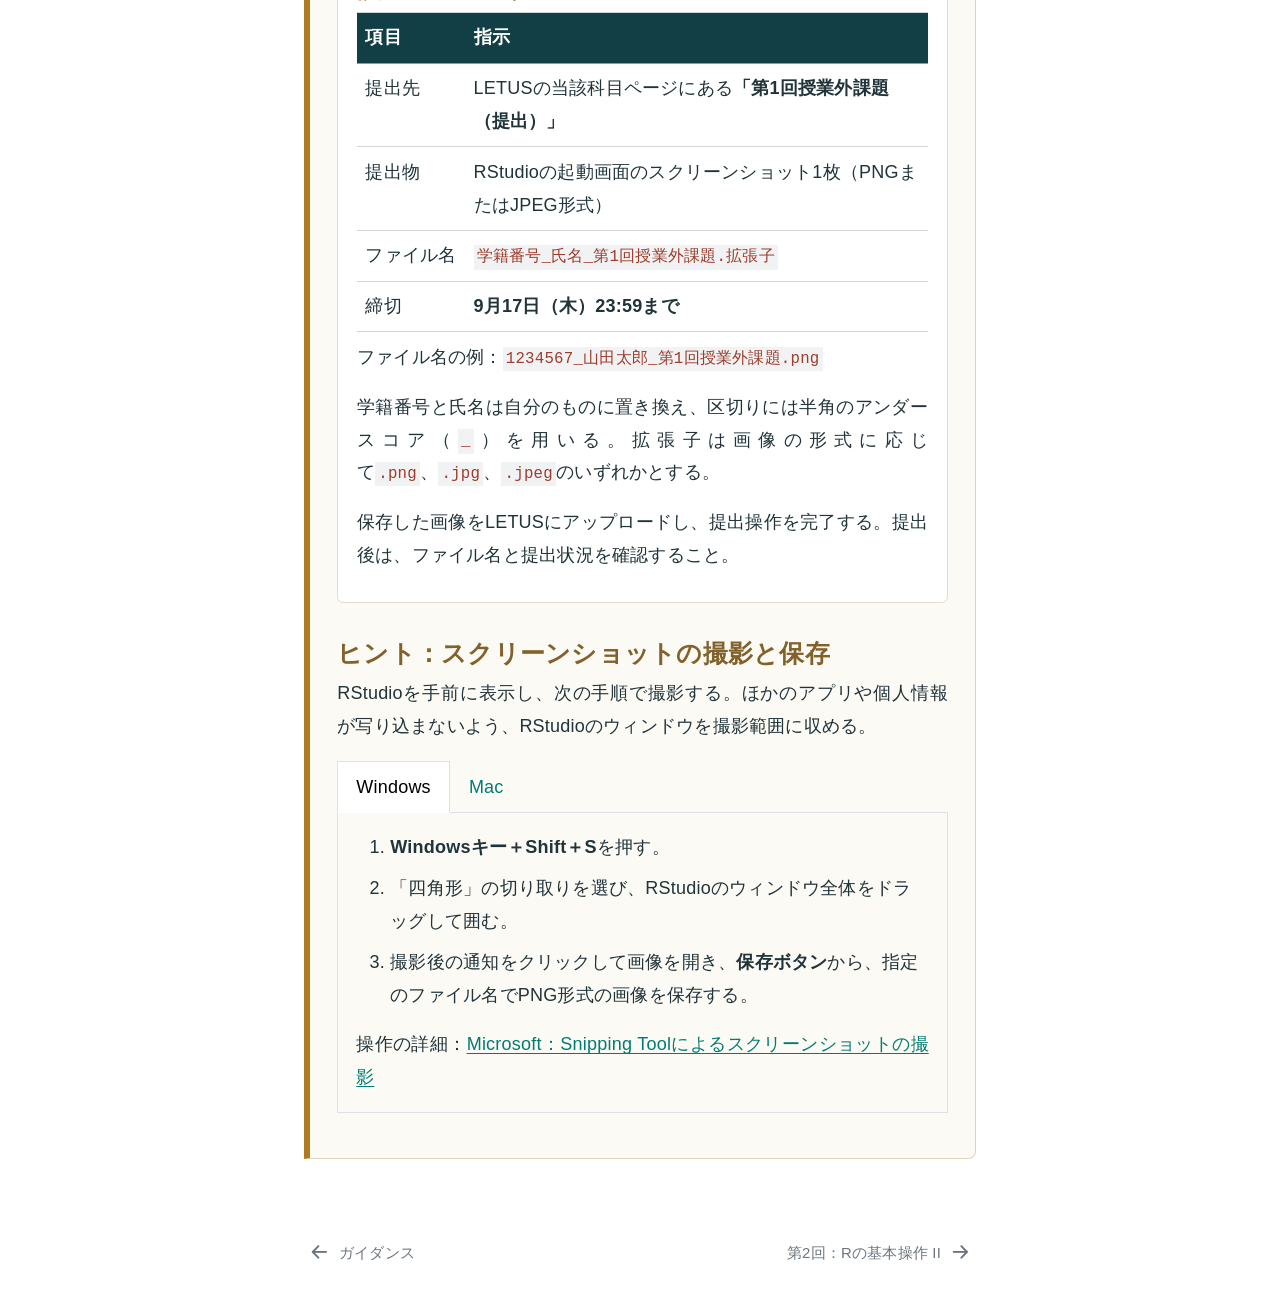
==== commit ac3b1138: "Publish course through lesson 10" ====
--- a/lessons/01/index.html
+++ b/lessons/01/index.html
@@ -47,7 +47,7 @@
 <link href="../../site_libs/quarto-html/quarto-syntax-highlighting-37294f0e61b532b0f7ebd5ccc0471b30.css" rel="stylesheet" id="quarto-text-highlighting-styles">
 <script src="../../site_libs/bootstrap/bootstrap.min.js"></script>
 <link href="../../site_libs/bootstrap/bootstrap-icons.css" rel="stylesheet">
-<link href="../../site_libs/bootstrap/bootstrap-c2e880a5cb14d7a116eba1e73095a7f8.min.css" rel="stylesheet" append-hash="true" id="quarto-bootstrap" data-mode="light">
+<link href="../../site_libs/bootstrap/bootstrap-2ca91016776c58decb83f80a962514dd.min.css" rel="stylesheet" append-hash="true" id="quarto-bootstrap" data-mode="light">
 <script id="quarto-search-options" type="application/json">{
   "location": "sidebar",
   "copy-button": false,
@@ -165,6 +165,18 @@
   <div class="sidebar-item-container"> 
   <a href="../../lessons/08/index.html" class="sidebar-item-text sidebar-link">
  <span class="menu-text">第8回：財務データ分析 II</span></a>
+  </div>
+</li>
+        <li class="sidebar-item">
+  <div class="sidebar-item-container"> 
+  <a href="../../lessons/09/index.html" class="sidebar-item-text sidebar-link">
+ <span class="menu-text">第9回：休講</span></a>
+  </div>
+</li>
+        <li class="sidebar-item">
+  <div class="sidebar-item-container"> 
+  <a href="../../lessons/10/index.html" class="sidebar-item-text sidebar-link">
+ <span class="menu-text">第10回：財務データ分析 III</span></a>
   </div>
 </li>
     </ul>
